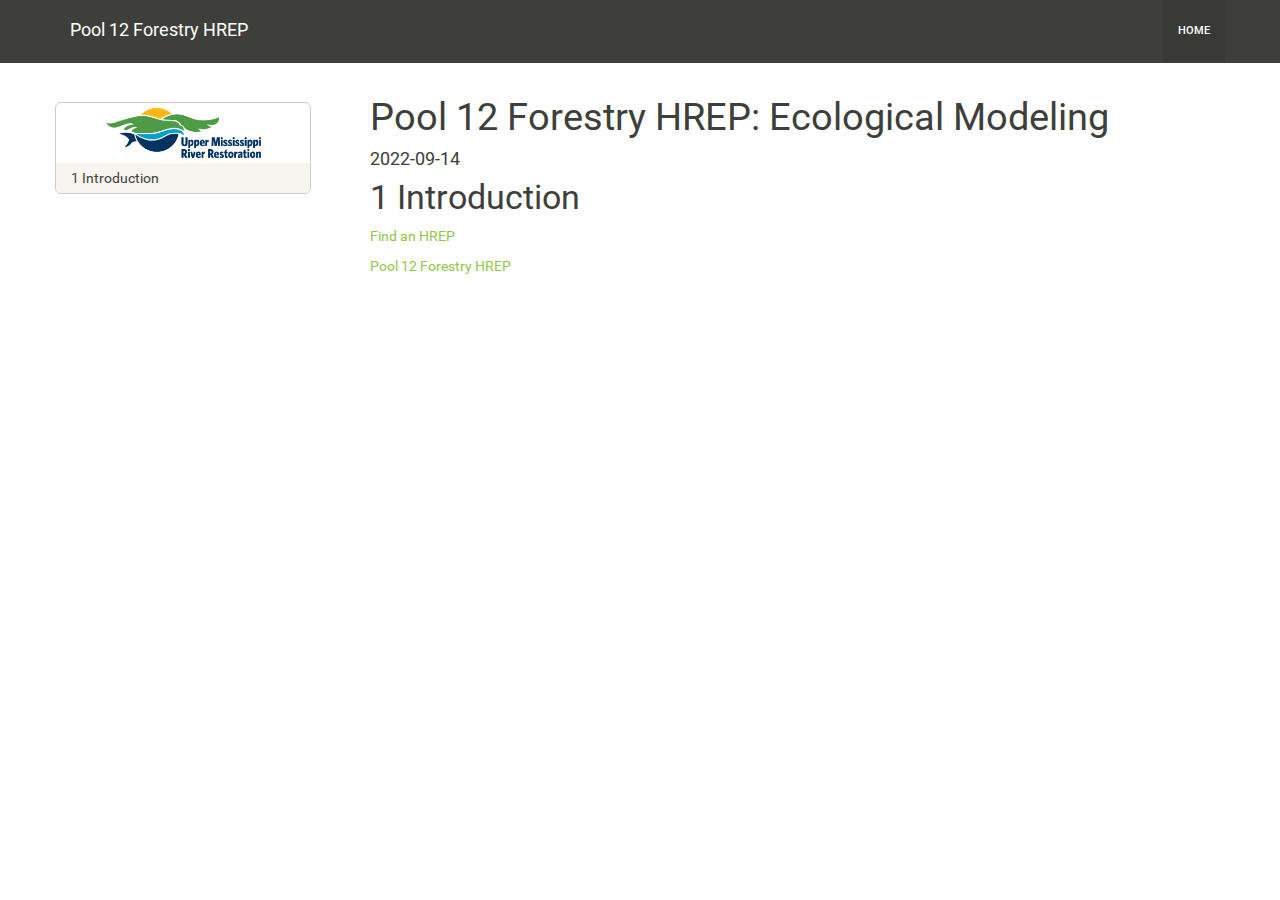
==== docs/index.html @ bda50df1 "configured website" ====
<!DOCTYPE html>

<html>

<head>

<meta charset="utf-8" />
<meta name="generator" content="pandoc" />
<meta http-equiv="X-UA-Compatible" content="IE=EDGE" />



<meta name="date" content="2022-09-14" />

<title>Pool 12 Forestry HREP: Ecological Modeling</title>

<script src="site_libs/header-attrs-2.16/header-attrs.js"></script>
<script src="site_libs/jquery-3.6.0/jquery-3.6.0.min.js"></script>
<meta name="viewport" content="width=device-width, initial-scale=1" />
<link href="site_libs/bootstrap-3.3.5/css/sandstone.min.css" rel="stylesheet" />
<script src="site_libs/bootstrap-3.3.5/js/bootstrap.min.js"></script>
<script src="site_libs/bootstrap-3.3.5/shim/html5shiv.min.js"></script>
<script src="site_libs/bootstrap-3.3.5/shim/respond.min.js"></script>
<style>h1 {font-size: 34px;}
       h1.title {font-size: 38px;}
       h2 {font-size: 30px;}
       h3 {font-size: 24px;}
       h4 {font-size: 18px;}
       h5 {font-size: 16px;}
       h6 {font-size: 12px;}
       code {color: inherit; background-color: rgba(0, 0, 0, 0.04);}
       pre:not([class]) { background-color: white }</style>
<script src="site_libs/jqueryui-1.11.4/jquery-ui.min.js"></script>
<link href="site_libs/tocify-1.9.1/jquery.tocify.css" rel="stylesheet" />
<script src="site_libs/tocify-1.9.1/jquery.tocify.js"></script>
<script src="site_libs/navigation-1.1/tabsets.js"></script>
<link href="site_libs/highlightjs-9.12.0/default.css" rel="stylesheet" />
<script src="site_libs/highlightjs-9.12.0/highlight.js"></script>

<style type="text/css">
  code{white-space: pre-wrap;}
  span.smallcaps{font-variant: small-caps;}
  span.underline{text-decoration: underline;}
  div.column{display: inline-block; vertical-align: top; width: 50%;}
  div.hanging-indent{margin-left: 1.5em; text-indent: -1.5em;}
  ul.task-list{list-style: none;}
    </style>

<style type="text/css">code{white-space: pre;}</style>
<script type="text/javascript">
if (window.hljs) {
  hljs.configure({languages: []});
  hljs.initHighlightingOnLoad();
  if (document.readyState && document.readyState === "complete") {
    window.setTimeout(function() { hljs.initHighlighting(); }, 0);
  }
}
</script>






<link rel="stylesheet" href="style.css" type="text/css" />



<style type = "text/css">
.main-container {
  max-width: 940px;
  margin-left: auto;
  margin-right: auto;
}
img {
  max-width:100%;
}
.tabbed-pane {
  padding-top: 12px;
}
.html-widget {
  margin-bottom: 20px;
}
button.code-folding-btn:focus {
  outline: none;
}
summary {
  display: list-item;
}
details > summary > p:only-child {
  display: inline;
}
pre code {
  padding: 0;
}
</style>


<style type="text/css">
.dropdown-submenu {
  position: relative;
}
.dropdown-submenu>.dropdown-menu {
  top: 0;
  left: 100%;
  margin-top: -6px;
  margin-left: -1px;
  border-radius: 0 6px 6px 6px;
}
.dropdown-submenu:hover>.dropdown-menu {
  display: block;
}
.dropdown-submenu>a:after {
  display: block;
  content: " ";
  float: right;
  width: 0;
  height: 0;
  border-color: transparent;
  border-style: solid;
  border-width: 5px 0 5px 5px;
  border-left-color: #cccccc;
  margin-top: 5px;
  margin-right: -10px;
}
.dropdown-submenu:hover>a:after {
  border-left-color: #adb5bd;
}
.dropdown-submenu.pull-left {
  float: none;
}
.dropdown-submenu.pull-left>.dropdown-menu {
  left: -100%;
  margin-left: 10px;
  border-radius: 6px 0 6px 6px;
}
</style>

<script type="text/javascript">
// manage active state of menu based on current page
$(document).ready(function () {
  // active menu anchor
  href = window.location.pathname
  href = href.substr(href.lastIndexOf('/') + 1)
  if (href === "")
    href = "index.html";
  var menuAnchor = $('a[href="' + href + '"]');

  // mark the anchor link active (and if it's in a dropdown, also mark that active)
  var dropdown = menuAnchor.closest('li.dropdown');
  if (window.bootstrap) { // Bootstrap 4+
    menuAnchor.addClass('active');
    dropdown.find('> .dropdown-toggle').addClass('active');
  } else { // Bootstrap 3
    menuAnchor.parent().addClass('active');
    dropdown.addClass('active');
  }

  // Navbar adjustments
  var navHeight = $(".navbar").first().height() + 15;
  var style = document.createElement('style');
  var pt = "padding-top: " + navHeight + "px; ";
  var mt = "margin-top: -" + navHeight + "px; ";
  var css = "";
  // offset scroll position for anchor links (for fixed navbar)
  for (var i = 1; i <= 6; i++) {
    css += ".section h" + i + "{ " + pt + mt + "}\n";
  }
  style.innerHTML = "body {" + pt + "padding-bottom: 40px; }\n" + css;
  document.head.appendChild(style);
});
</script>

<!-- tabsets -->

<style type="text/css">
.tabset-dropdown > .nav-tabs {
  display: inline-table;
  max-height: 500px;
  min-height: 44px;
  overflow-y: auto;
  border: 1px solid #ddd;
  border-radius: 4px;
}

.tabset-dropdown > .nav-tabs > li.active:before {
  content: "";
  font-family: 'Glyphicons Halflings';
  display: inline-block;
  padding: 10px;
  border-right: 1px solid #ddd;
}

.tabset-dropdown > .nav-tabs.nav-tabs-open > li.active:before {
  content: "&#xe258;";
  border: none;
}

.tabset-dropdown > .nav-tabs.nav-tabs-open:before {
  content: "";
  font-family: 'Glyphicons Halflings';
  display: inline-block;
  padding: 10px;
  border-right: 1px solid #ddd;
}

.tabset-dropdown > .nav-tabs > li.active {
  display: block;
}

.tabset-dropdown > .nav-tabs > li > a,
.tabset-dropdown > .nav-tabs > li > a:focus,
.tabset-dropdown > .nav-tabs > li > a:hover {
  border: none;
  display: inline-block;
  border-radius: 4px;
  background-color: transparent;
}

.tabset-dropdown > .nav-tabs.nav-tabs-open > li {
  display: block;
  float: none;
}

.tabset-dropdown > .nav-tabs > li {
  display: none;
}
</style>

<!-- code folding -->



<style type="text/css">

#TOC {
  margin: 25px 0px 20px 0px;
}
@media (max-width: 768px) {
#TOC {
  position: relative;
  width: 100%;
}
}

@media print {
.toc-content {
  /* see https://github.com/w3c/csswg-drafts/issues/4434 */
  float: right;
}
}

.toc-content {
  padding-left: 30px;
  padding-right: 40px;
}

div.main-container {
  max-width: 1200px;
}

div.tocify {
  width: 20%;
  max-width: 260px;
  max-height: 85%;
}

@media (min-width: 768px) and (max-width: 991px) {
  div.tocify {
    width: 25%;
  }
}

@media (max-width: 767px) {
  div.tocify {
    width: 100%;
    max-width: none;
  }
}

.tocify ul, .tocify li {
  line-height: 20px;
}

.tocify-subheader .tocify-item {
  font-size: 0.90em;
}

.tocify .list-group-item {
  border-radius: 0px;
}


</style>



</head>

<body>


<div class="container-fluid main-container">


<!-- setup 3col/9col grid for toc_float and main content  -->
<div class="row">
<div class="col-xs-12 col-sm-4 col-md-3">
<div id="TOC" class="tocify">
</div>
</div>

<div class="toc-content col-xs-12 col-sm-8 col-md-9">




<div class="navbar navbar-default  navbar-fixed-top" role="navigation">
  <div class="container">
    <div class="navbar-header">
      <button type="button" class="navbar-toggle collapsed" data-toggle="collapse" data-bs-toggle="collapse" data-target="#navbar" data-bs-target="#navbar">
        <span class="icon-bar"></span>
        <span class="icon-bar"></span>
        <span class="icon-bar"></span>
      </button>
      <a class="navbar-brand" href="index.html">Pool 12 Forestry HREP</a>
    </div>
    <div id="navbar" class="navbar-collapse collapse">
      <ul class="nav navbar-nav">
        
      </ul>
      <ul class="nav navbar-nav navbar-right">
        <li>
  <a href="index.html">Home</a>
</li>
      </ul>
    </div><!--/.nav-collapse -->
  </div><!--/.container -->
</div><!--/.navbar -->

<div id="header">



<h1 class="title toc-ignore">Pool 12 Forestry HREP: Ecological
Modeling</h1>
<h4 class="date">2022-09-14</h4>

</div>


<div id="introduction" class="section level1" number="1">
<h1><span class="header-section-number">1</span> Introduction</h1>
<p><a
href="https://www.mvr.usace.army.mil/Missions/Environmental-Stewardship/Upper-Mississippi-River-Restoration/Habitat-Restoration/Find-an-HREP-Project/">Find
an HREP</a></p>
<p><a
href="https://www.mvr.usace.army.mil/Missions/Environmental-Stewardship/Upper-Mississippi-River-Restoration/Habitat-Restoration/Rock-Island-District/Pool-12-Forestry/">Pool
12 Forestry HREP</a></p>
</div>



</div>
</div>

</div>

<script>

// add bootstrap table styles to pandoc tables
function bootstrapStylePandocTables() {
  $('tr.odd').parent('tbody').parent('table').addClass('table table-condensed');
}
$(document).ready(function () {
  bootstrapStylePandocTables();
});


</script>

<!-- tabsets -->

<script>
$(document).ready(function () {
  window.buildTabsets("TOC");
});

$(document).ready(function () {
  $('.tabset-dropdown > .nav-tabs > li').click(function () {
    $(this).parent().toggleClass('nav-tabs-open');
  });
});
</script>

<!-- code folding -->

<script>
$(document).ready(function ()  {

    // temporarily add toc-ignore selector to headers for the consistency with Pandoc
    $('.unlisted.unnumbered').addClass('toc-ignore')

    // move toc-ignore selectors from section div to header
    $('div.section.toc-ignore')
        .removeClass('toc-ignore')
        .children('h1,h2,h3,h4,h5').addClass('toc-ignore');

    // establish options
    var options = {
      selectors: "h1,h2,h3,h4",
      theme: "bootstrap3",
      context: '.toc-content',
      hashGenerator: function (text) {
        return text.replace(/[.\\/?&!#<>]/g, '').replace(/\s/g, '_');
      },
      ignoreSelector: ".toc-ignore",
      scrollTo: 0
    };
    options.showAndHide = true;
    options.smoothScroll = true;

    // tocify
    var toc = $("#TOC").tocify(options).data("toc-tocify");
});
</script>

<!-- dynamically load mathjax for compatibility with self-contained -->
<script>
  (function () {
    var script = document.createElement("script");
    script.type = "text/javascript";
    script.src  = "https://mathjax.rstudio.com/latest/MathJax.js?config=TeX-AMS-MML_HTMLorMML";
    document.getElementsByTagName("head")[0].appendChild(script);
  })();
</script>

</body>
</html>
---- docs/site_libs/bootstrap-3.3.5/css/sandstone.min.css ----
@font-face {
  font-family: 'Roboto';
  font-style: normal;
  font-weight: 400;
  src: url(fonts/Roboto.ttf) format('truetype');
}
@font-face {
  font-family: 'Roboto';
  font-style: normal;
  font-weight: 500;
  src: url(fonts/RobotoMedium.ttf) format('truetype');
}

/*!
 * bootswatch v3.3.6
 * Homepage: http://bootswatch.com
 * Copyright 2012-2015 Thomas Park
 * Licensed under MIT
 * Based on Bootstrap
*//*!
 * Bootstrap v3.3.6 (http://getbootstrap.com)
 * Copyright 2011-2015 Twitter, Inc.
 * Licensed under MIT (https://github.com/twbs/bootstrap/blob/master/LICENSE)
 *//*! normalize.css v3.0.3 | MIT License | github.com/necolas/normalize.css */html{font-family:sans-serif;-ms-text-size-adjust:100%;-webkit-text-size-adjust:100%}body{margin:0}article,aside,details,figcaption,figure,footer,header,hgroup,main,menu,nav,section,summary{display:block}audio,canvas,progress,video{display:inline-block;vertical-align:baseline}audio:not([controls]){display:none;height:0}[hidden],template{display:none}a{background-color:transparent}a:active,a:hover{outline:0}abbr[title]{border-bottom:1px dotted}b,strong{font-weight:bold}dfn{font-style:italic}h1{font-size:2em;margin:0.67em 0}mark{background:#ff0;color:#000}small{font-size:80%}sub,sup{font-size:75%;line-height:0;position:relative;vertical-align:baseline}sup{top:-0.5em}sub{bottom:-0.25em}img{border:0}svg:not(:root){overflow:hidden}figure{margin:1em 40px}hr{-webkit-box-sizing:content-box;-moz-box-sizing:content-box;box-sizing:content-box;height:0}pre{overflow:auto}code,kbd,pre,samp{font-family:monospace, monospace;font-size:1em}button,input,optgroup,select,textarea{color:inherit;font:inherit;margin:0}button{overflow:visible}button,select{text-transform:none}button,html input[type="button"],input[type="reset"],input[type="submit"]{-webkit-appearance:button;cursor:pointer}button[disabled],html input[disabled]{cursor:default}button::-moz-focus-inner,input::-moz-focus-inner{border:0;padding:0}input{line-height:normal}input[type="checkbox"],input[type="radio"]{-webkit-box-sizing:border-box;-moz-box-sizing:border-box;box-sizing:border-box;padding:0}input[type="number"]::-webkit-inner-spin-button,input[type="number"]::-webkit-outer-spin-button{height:auto}input[type="search"]{-webkit-appearance:textfield;-webkit-box-sizing:content-box;-moz-box-sizing:content-box;box-sizing:content-box}input[type="search"]::-webkit-search-cancel-button,input[type="search"]::-webkit-search-decoration{-webkit-appearance:none}fieldset{border:1px solid #c0c0c0;margin:0 2px;padding:0.35em 0.625em 0.75em}legend{border:0;padding:0}textarea{overflow:auto}optgroup{font-weight:bold}table{border-collapse:collapse;border-spacing:0}td,th{padding:0}/*! Source: https://github.com/h5bp/html5-boilerplate/blob/master/src/css/main.css */@media print{*,*:before,*:after{background:transparent !important;color:#000 !important;-webkit-box-shadow:none !important;box-shadow:none !important;text-shadow:none !important}a,a:visited{text-decoration:underline}a[href]:after{content:" (" attr(href) ")"}abbr[title]:after{content:" (" attr(title) ")"}a[href^="#"]:after,a[href^="javascript:"]:after{content:""}pre,blockquote{border:1px solid #999;page-break-inside:avoid}thead{display:table-header-group}tr,img{page-break-inside:avoid}img{max-width:100% !important}p,h2,h3{orphans:3;widows:3}h2,h3{page-break-after:avoid}.navbar{display:none}.btn>.caret,.dropup>.btn>.caret{border-top-color:#000 !important}.label{border:1px solid #000}.table{border-collapse:collapse !important}.table td,.table th{background-color:#fff !important}.table-bordered th,.table-bordered td{border:1px solid #ddd !important}}@font-face{font-family:'Glyphicons Halflings';src:url('../fonts/glyphicons-halflings-regular.eot');src:url('../fonts/glyphicons-halflings-regular.eot?#iefix') format('embedded-opentype'),url('../fonts/glyphicons-halflings-regular.woff') format('woff'),url('../fonts/glyphicons-halflings-regular.ttf') format('truetype'),url('../fonts/glyphicons-halflings-regular.svg#glyphicons_halflingsregular') format('svg')}.glyphicon{position:relative;top:1px;display:inline-block;font-family:'Glyphicons Halflings';font-style:normal;font-weight:normal;line-height:1;-webkit-font-smoothing:antialiased;-moz-osx-font-smoothing:grayscale}.glyphicon-asterisk:before{content:"\002a"}.glyphicon-plus:before{content:"\002b"}.glyphicon-euro:before,.glyphicon-eur:before{content:"\20ac"}.glyphicon-minus:before{content:"\2212"}.glyphicon-cloud:before{content:"\2601"}.glyphicon-envelope:before{content:"\2709"}.glyphicon-pencil:before{content:"\270f"}.glyphicon-glass:before{content:"\e001"}.glyphicon-music:before{content:"\e002"}.glyphicon-search:before{content:"\e003"}.glyphicon-heart:before{content:"\e005"}.glyphicon-star:before{content:"\e006"}.glyphicon-star-empty:before{content:"\e007"}.glyphicon-user:before{content:"\e008"}.glyphicon-film:before{content:"\e009"}.glyphicon-th-large:before{content:"\e010"}.glyphicon-th:before{content:"\e011"}.glyphicon-th-list:before{content:"\e012"}.glyphicon-ok:before{content:"\e013"}.glyphicon-remove:before{content:"\e014"}.glyphicon-zoom-in:before{content:"\e015"}.glyphicon-zoom-out:before{content:"\e016"}.glyphicon-off:before{content:"\e017"}.glyphicon-signal:before{content:"\e018"}.glyphicon-cog:before{content:"\e019"}.glyphicon-trash:before{content:"\e020"}.glyphicon-home:before{content:"\e021"}.glyphicon-file:before{content:"\e022"}.glyphicon-time:before{content:"\e023"}.glyphicon-road:before{content:"\e024"}.glyphicon-download-alt:before{content:"\e025"}.glyphicon-download:before{content:"\e026"}.glyphicon-upload:before{content:"\e027"}.glyphicon-inbox:before{content:"\e028"}.glyphicon-play-circle:before{content:"\e029"}.glyphicon-repeat:before{content:"\e030"}.glyphicon-refresh:before{content:"\e031"}.glyphicon-list-alt:before{content:"\e032"}.glyphicon-lock:before{content:"\e033"}.glyphicon-flag:before{content:"\e034"}.glyphicon-headphones:before{content:"\e035"}.glyphicon-volume-off:before{content:"\e036"}.glyphicon-volume-down:before{content:"\e037"}.glyphicon-volume-up:before{content:"\e038"}.glyphicon-qrcode:before{content:"\e039"}.glyphicon-barcode:before{content:"\e040"}.glyphicon-tag:before{content:"\e041"}.glyphicon-tags:before{content:"\e042"}.glyphicon-book:before{content:"\e043"}.glyphicon-bookmark:before{content:"\e044"}.glyphicon-print:before{content:"\e045"}.glyphicon-camera:before{content:"\e046"}.glyphicon-font:before{content:"\e047"}.glyphicon-bold:before{content:"\e048"}.glyphicon-italic:before{content:"\e049"}.glyphicon-text-height:before{content:"\e050"}.glyphicon-text-width:before{content:"\e051"}.glyphicon-align-left:before{content:"\e052"}.glyphicon-align-center:before{content:"\e053"}.glyphicon-align-right:before{content:"\e054"}.glyphicon-align-justify:before{content:"\e055"}.glyphicon-list:before{content:"\e056"}.glyphicon-indent-left:before{content:"\e057"}.glyphicon-indent-right:before{content:"\e058"}.glyphicon-facetime-video:before{content:"\e059"}.glyphicon-picture:before{content:"\e060"}.glyphicon-map-marker:before{content:"\e062"}.glyphicon-adjust:before{content:"\e063"}.glyphicon-tint:before{content:"\e064"}.glyphicon-edit:before{content:"\e065"}.glyphicon-share:before{content:"\e066"}.glyphicon-check:before{content:"\e067"}.glyphicon-move:before{content:"\e068"}.glyphicon-step-backward:before{content:"\e069"}.glyphicon-fast-backward:before{content:"\e070"}.glyphicon-backward:before{content:"\e071"}.glyphicon-play:before{content:"\e072"}.glyphicon-pause:before{content:"\e073"}.glyphicon-stop:before{content:"\e074"}.glyphicon-forward:before{content:"\e075"}.glyphicon-fast-forward:before{content:"\e076"}.glyphicon-step-forward:before{content:"\e077"}.glyphicon-eject:before{content:"\e078"}.glyphicon-chevron-left:before{content:"\e079"}.glyphicon-chevron-right:before{content:"\e080"}.glyphicon-plus-sign:before{content:"\e081"}.glyphicon-minus-sign:before{content:"\e082"}.glyphicon-remove-sign:before{content:"\e083"}.glyphicon-ok-sign:before{content:"\e084"}.glyphicon-question-sign:before{content:"\e085"}.glyphicon-info-sign:before{content:"\e086"}.glyphicon-screenshot:before{content:"\e087"}.glyphicon-remove-circle:before{content:"\e088"}.glyphicon-ok-circle:before{content:"\e089"}.glyphicon-ban-circle:before{content:"\e090"}.glyphicon-arrow-left:before{content:"\e091"}.glyphicon-arrow-right:before{content:"\e092"}.glyphicon-arrow-up:before{content:"\e093"}.glyphicon-arrow-down:before{content:"\e094"}.glyphicon-share-alt:before{content:"\e095"}.glyphicon-resize-full:before{content:"\e096"}.glyphicon-resize-small:before{content:"\e097"}.glyphicon-exclamation-sign:before{content:"\e101"}.glyphicon-gift:before{content:"\e102"}.glyphicon-leaf:before{content:"\e103"}.glyphicon-fire:before{content:"\e104"}.glyphicon-eye-open:before{content:"\e105"}.glyphicon-eye-close:before{content:"\e106"}.glyphicon-warning-sign:before{content:"\e107"}.glyphicon-plane:before{content:"\e108"}.glyphicon-calendar:before{content:"\e109"}.glyphicon-random:before{content:"\e110"}.glyphicon-comment:before{content:"\e111"}.glyphicon-magnet:before{content:"\e112"}.glyphicon-chevron-up:before{content:"\e113"}.glyphicon-chevron-down:before{content:"\e114"}.glyphicon-retweet:before{content:"\e115"}.glyphicon-shopping-cart:before{content:"\e116"}.glyphicon-folder-close:before{content:"\e117"}.glyphicon-folder-open:before{content:"\e118"}.glyphicon-resize-vertical:before{content:"\e119"}.glyphicon-resize-horizontal:before{content:"\e120"}.glyphicon-hdd:before{content:"\e121"}.glyphicon-bullhorn:before{content:"\e122"}.glyphicon-bell:before{content:"\e123"}.glyphicon-certificate:before{content:"\e124"}.glyphicon-thumbs-up:before{content:"\e125"}.glyphicon-thumbs-down:before{content:"\e126"}.glyphicon-hand-right:before{content:"\e127"}.glyphicon-hand-left:before{content:"\e128"}.glyphicon-hand-up:before{content:"\e129"}.glyphicon-hand-down:before{content:"\e130"}.glyphicon-circle-arrow-right:before{content:"\e131"}.glyphicon-circle-arrow-left:before{content:"\e132"}.glyphicon-circle-arrow-up:before{content:"\e133"}.glyphicon-circle-arrow-down:before{content:"\e134"}.glyphicon-globe:before{content:"\e135"}.glyphicon-wrench:before{content:"\e136"}.glyphicon-tasks:before{content:"\e137"}.glyphicon-filter:before{content:"\e138"}.glyphicon-briefcase:before{content:"\e139"}.glyphicon-fullscreen:before{content:"\e140"}.glyphicon-dashboard:before{content:"\e141"}.glyphicon-paperclip:before{content:"\e142"}.glyphicon-heart-empty:before{content:"\e143"}.glyphicon-link:before{content:"\e144"}.glyphicon-phone:before{content:"\e145"}.glyphicon-pushpin:before{content:"\e146"}.glyphicon-usd:before{content:"\e148"}.glyphicon-gbp:before{content:"\e149"}.glyphicon-sort:before{content:"\e150"}.glyphicon-sort-by-alphabet:before{content:"\e151"}.glyphicon-sort-by-alphabet-alt:before{content:"\e152"}.glyphicon-sort-by-order:before{content:"\e153"}.glyphicon-sort-by-order-alt:before{content:"\e154"}.glyphicon-sort-by-attributes:before{content:"\e155"}.glyphicon-sort-by-attributes-alt:before{content:"\e156"}.glyphicon-unchecked:before{content:"\e157"}.glyphicon-expand:before{content:"\e158"}.glyphicon-collapse-down:before{content:"\e159"}.glyphicon-collapse-up:before{content:"\e160"}.glyphicon-log-in:before{content:"\e161"}.glyphicon-flash:before{content:"\e162"}.glyphicon-log-out:before{content:"\e163"}.glyphicon-new-window:before{content:"\e164"}.glyphicon-record:before{content:"\e165"}.glyphicon-save:before{content:"\e166"}.glyphicon-open:before{content:"\e167"}.glyphicon-saved:before{content:"\e168"}.glyphicon-import:before{content:"\e169"}.glyphicon-export:before{content:"\e170"}.glyphicon-send:before{content:"\e171"}.glyphicon-floppy-disk:before{content:"\e172"}.glyphicon-floppy-saved:before{content:"\e173"}.glyphicon-floppy-remove:before{content:"\e174"}.glyphicon-floppy-save:before{content:"\e175"}.glyphicon-floppy-open:before{content:"\e176"}.glyphicon-credit-card:before{content:"\e177"}.glyphicon-transfer:before{content:"\e178"}.glyphicon-cutlery:before{content:"\e179"}.glyphicon-header:before{content:"\e180"}.glyphicon-compressed:before{content:"\e181"}.glyphicon-earphone:before{content:"\e182"}.glyphicon-phone-alt:before{content:"\e183"}.glyphicon-tower:before{content:"\e184"}.glyphicon-stats:before{content:"\e185"}.glyphicon-sd-video:before{content:"\e186"}.glyphicon-hd-video:before{content:"\e187"}.glyphicon-subtitles:before{content:"\e188"}.glyphicon-sound-stereo:before{content:"\e189"}.glyphicon-sound-dolby:before{content:"\e190"}.glyphicon-sound-5-1:before{content:"\e191"}.glyphicon-sound-6-1:before{content:"\e192"}.glyphicon-sound-7-1:before{content:"\e193"}.glyphicon-copyright-mark:before{content:"\e194"}.glyphicon-registration-mark:before{content:"\e195"}.glyphicon-cloud-download:before{content:"\e197"}.glyphicon-cloud-upload:before{content:"\e198"}.glyphicon-tree-conifer:before{content:"\e199"}.glyphicon-tree-deciduous:before{content:"\e200"}.glyphicon-cd:before{content:"\e201"}.glyphicon-save-file:before{content:"\e202"}.glyphicon-open-file:before{content:"\e203"}.glyphicon-level-up:before{content:"\e204"}.glyphicon-copy:before{content:"\e205"}.glyphicon-paste:before{content:"\e206"}.glyphicon-alert:before{content:"\e209"}.glyphicon-equalizer:before{content:"\e210"}.glyphicon-king:before{content:"\e211"}.glyphicon-queen:before{content:"\e212"}.glyphicon-pawn:before{content:"\e213"}.glyphicon-bishop:before{content:"\e214"}.glyphicon-knight:before{content:"\e215"}.glyphicon-baby-formula:before{content:"\e216"}.glyphicon-tent:before{content:"\26fa"}.glyphicon-blackboard:before{content:"\e218"}.glyphicon-bed:before{content:"\e219"}.glyphicon-apple:before{content:"\f8ff"}.glyphicon-erase:before{content:"\e221"}.glyphicon-hourglass:before{content:"\231b"}.glyphicon-lamp:before{content:"\e223"}.glyphicon-duplicate:before{content:"\e224"}.glyphicon-piggy-bank:before{content:"\e225"}.glyphicon-scissors:before{content:"\e226"}.glyphicon-bitcoin:before{content:"\e227"}.glyphicon-btc:before{content:"\e227"}.glyphicon-xbt:before{content:"\e227"}.glyphicon-yen:before{content:"\00a5"}.glyphicon-jpy:before{content:"\00a5"}.glyphicon-ruble:before{content:"\20bd"}.glyphicon-rub:before{content:"\20bd"}.glyphicon-scale:before{content:"\e230"}.glyphicon-ice-lolly:before{content:"\e231"}.glyphicon-ice-lolly-tasted:before{content:"\e232"}.glyphicon-education:before{content:"\e233"}.glyphicon-option-horizontal:before{content:"\e234"}.glyphicon-option-vertical:before{content:"\e235"}.glyphicon-menu-hamburger:before{content:"\e236"}.glyphicon-modal-window:before{content:"\e237"}.glyphicon-oil:before{content:"\e238"}.glyphicon-grain:before{content:"\e239"}.glyphicon-sunglasses:before{content:"\e240"}.glyphicon-text-size:before{content:"\e241"}.glyphicon-text-color:before{content:"\e242"}.glyphicon-text-background:before{content:"\e243"}.glyphicon-object-align-top:before{content:"\e244"}.glyphicon-object-align-bottom:before{content:"\e245"}.glyphicon-object-align-horizontal:before{content:"\e246"}.glyphicon-object-align-left:before{content:"\e247"}.glyphicon-object-align-vertical:before{content:"\e248"}.glyphicon-object-align-right:before{content:"\e249"}.glyphicon-triangle-right:before{content:"\e250"}.glyphicon-triangle-left:before{content:"\e251"}.glyphicon-triangle-bottom:before{content:"\e252"}.glyphicon-triangle-top:before{content:"\e253"}.glyphicon-console:before{content:"\e254"}.glyphicon-superscript:before{content:"\e255"}.glyphicon-subscript:before{content:"\e256"}.glyphicon-menu-left:before{content:"\e257"}.glyphicon-menu-right:before{content:"\e258"}.glyphicon-menu-down:before{content:"\e259"}.glyphicon-menu-up:before{content:"\e260"}*{-webkit-box-sizing:border-box;-moz-box-sizing:border-box;box-sizing:border-box}*:before,*:after{-webkit-box-sizing:border-box;-moz-box-sizing:border-box;box-sizing:border-box}html{font-size:10px;-webkit-tap-highlight-color:rgba(0,0,0,0)}body{font-family:"Roboto","Helvetica Neue",Helvetica,Arial,sans-serif;font-size:14px;line-height:1.42857143;color:#3e3f3a;background-color:#ffffff}input,button,select,textarea{font-family:inherit;font-size:inherit;line-height:inherit}a{color:#93c54b;text-decoration:none}a:hover,a:focus{color:#79a736;text-decoration:underline}a:focus{outline:thin dotted;outline:5px auto -webkit-focus-ring-color;outline-offset:-2px}figure{margin:0}img{vertical-align:middle}.img-responsive,.thumbnail>img,.thumbnail a>img,.carousel-inner>.item>img,.carousel-inner>.item>a>img{display:block;max-width:100%;height:auto}.img-rounded{border-radius:6px}.img-thumbnail{padding:4px;line-height:1.42857143;background-color:#f8f5f0;border:1px solid #dfd7ca;border-radius:4px;-webkit-transition:all .2s ease-in-out;-o-transition:all .2s ease-in-out;transition:all .2s ease-in-out;display:inline-block;max-width:100%;height:auto}.img-circle{border-radius:50%}hr{margin-top:20px;margin-bottom:20px;border:0;border-top:1px solid #f8f5f0}.sr-only{position:absolute;width:1px;height:1px;margin:-1px;padding:0;overflow:hidden;clip:rect(0, 0, 0, 0);border:0}.sr-only-focusable:active,.sr-only-focusable:focus{position:static;width:auto;height:auto;margin:0;overflow:visible;clip:auto}[role="button"]{cursor:pointer}h1,h2,h3,h4,h5,h6,.h1,.h2,.h3,.h4,.h5,.h6{font-family:inherit;font-weight:400;line-height:1.1;color:inherit}h1 small,h2 small,h3 small,h4 small,h5 small,h6 small,.h1 small,.h2 small,.h3 small,.h4 small,.h5 small,.h6 small,h1 .small,h2 .small,h3 .small,h4 .small,h5 .small,h6 .small,.h1 .small,.h2 .small,.h3 .small,.h4 .small,.h5 .small,.h6 .small{font-weight:normal;line-height:1;color:#98978b}h1,.h1,h2,.h2,h3,.h3{margin-top:20px;margin-bottom:10px}h1 small,.h1 small,h2 small,.h2 small,h3 small,.h3 small,h1 .small,.h1 .small,h2 .small,.h2 .small,h3 .small,.h3 .small{font-size:65%}h4,.h4,h5,.h5,h6,.h6{margin-top:10px;margin-bottom:10px}h4 small,.h4 small,h5 small,.h5 small,h6 small,.h6 small,h4 .small,.h4 .small,h5 .small,.h5 .small,h6 .small,.h6 .small{font-size:75%}h1,.h1{font-size:36px}h2,.h2{font-size:30px}h3,.h3{font-size:24px}h4,.h4{font-size:18px}h5,.h5{font-size:14px}h6,.h6{font-size:12px}p{margin:0 0 10px}.lead{margin-bottom:20px;font-size:16px;font-weight:300;line-height:1.4}@media (min-width:768px){.lead{font-size:21px}}small,.small{font-size:85%}mark,.mark{background-color:#fcf8e3;padding:.2em}.text-left{text-align:left}.text-right{text-align:right}.text-center{text-align:center}.text-justify{text-align:justify}.text-nowrap{white-space:nowrap}.text-lowercase{text-transform:lowercase}.text-uppercase{text-transform:uppercase}.text-capitalize{text-transform:capitalize}.text-muted{color:#98978b}.text-primary{color:#325d88}a.text-primary:hover,a.text-primary:focus{color:#244363}.text-success{color:#93c54b}a.text-success:hover,a.text-success:focus{color:#79a736}.text-info{color:#29abe0}a.text-info:hover,a.text-info:focus{color:#1b8dbb}.text-warning{color:#f47c3c}a.text-warning:hover,a.text-warning:focus{color:#ef5c0e}.text-danger{color:#d9534f}a.text-danger:hover,a.text-danger:focus{color:#c9302c}.bg-primary{color:#fff;background-color:#325d88}a.bg-primary:hover,a.bg-primary:focus{background-color:#244363}.bg-success{background-color:#dff0d8}a.bg-success:hover,a.bg-success:focus{background-color:#c1e2b3}.bg-info{background-color:#d9edf7}a.bg-info:hover,a.bg-info:focus{background-color:#afd9ee}.bg-warning{background-color:#fcf8e3}a.bg-warning:hover,a.bg-warning:focus{background-color:#f7ecb5}.bg-danger{background-color:#f2dede}a.bg-danger:hover,a.bg-danger:focus{background-color:#e4b9b9}.page-header{padding-bottom:9px;margin:40px 0 20px;border-bottom:1px solid #f8f5f0}ul,ol{margin-top:0;margin-bottom:10px}ul ul,ol ul,ul ol,ol ol{margin-bottom:0}.list-unstyled{padding-left:0;list-style:none}.list-inline{padding-left:0;list-style:none;margin-left:-5px}.list-inline>li{display:inline-block;padding-left:5px;padding-right:5px}dl{margin-top:0;margin-bottom:20px}dt,dd{line-height:1.42857143}dt{font-weight:bold}dd{margin-left:0}@media (min-width:768px){.dl-horizontal dt{float:left;width:160px;clear:left;text-align:right;overflow:hidden;text-overflow:ellipsis;white-space:nowrap}.dl-horizontal dd{margin-left:180px}}abbr[title],abbr[data-original-title]{cursor:help;border-bottom:1px dotted #98978b}.initialism{font-size:90%;text-transform:uppercase}blockquote{padding:10px 20px;margin:0 0 20px;font-size:17.5px;border-left:5px solid #dfd7ca}blockquote p:last-child,blockquote ul:last-child,blockquote ol:last-child{margin-bottom:0}blockquote footer,blockquote small,blockquote .small{display:block;font-size:80%;line-height:1.42857143;color:#3e3f3a}blockquote footer:before,blockquote small:before,blockquote .small:before{content:'\2014 \00A0'}.blockquote-reverse,blockquote.pull-right{padding-right:15px;padding-left:0;border-right:5px solid #dfd7ca;border-left:0;text-align:right}.blockquote-reverse footer:before,blockquote.pull-right footer:before,.blockquote-reverse small:before,blockquote.pull-right small:before,.blockquote-reverse .small:before,blockquote.pull-right .small:before{content:''}.blockquote-reverse footer:after,blockquote.pull-right footer:after,.blockquote-reverse small:after,blockquote.pull-right small:after,.blockquote-reverse .small:after,blockquote.pull-right .small:after{content:'\00A0 \2014'}address{margin-bottom:20px;font-style:normal;line-height:1.42857143}code,kbd,pre,samp{font-family:monospace}code{padding:2px 4px;font-size:90%;color:#c7254e;background-color:#f9f2f4;border-radius:4px}kbd{padding:2px 4px;font-size:90%;color:#ffffff;background-color:#333333;border-radius:3px;-webkit-box-shadow:inset 0 -1px 0 rgba(0,0,0,0.25);box-shadow:inset 0 -1px 0 rgba(0,0,0,0.25)}kbd kbd{padding:0;font-size:100%;font-weight:bold;-webkit-box-shadow:none;box-shadow:none}pre{display:block;padding:9.5px;margin:0 0 10px;font-size:13px;line-height:1.42857143;word-break:break-all;word-wrap:break-word;color:#8e8c84;background-color:#f5f5f5;border:1px solid #cccccc;border-radius:4px}pre code{padding:0;font-size:inherit;color:inherit;white-space:pre-wrap;background-color:transparent;border-radius:0}.pre-scrollable{max-height:340px;overflow-y:scroll}.container{margin-right:auto;margin-left:auto;padding-left:15px;padding-right:15px}@media (min-width:768px){.container{width:750px}}@media (min-width:992px){.container{width:970px}}@media (min-width:1200px){.container{width:1170px}}.container-fluid{margin-right:auto;margin-left:auto;padding-left:15px;padding-right:15px}.row{margin-left:-15px;margin-right:-15px}.col-xs-1,.col-sm-1,.col-md-1,.col-lg-1,.col-xs-2,.col-sm-2,.col-md-2,.col-lg-2,.col-xs-3,.col-sm-3,.col-md-3,.col-lg-3,.col-xs-4,.col-sm-4,.col-md-4,.col-lg-4,.col-xs-5,.col-sm-5,.col-md-5,.col-lg-5,.col-xs-6,.col-sm-6,.col-md-6,.col-lg-6,.col-xs-7,.col-sm-7,.col-md-7,.col-lg-7,.col-xs-8,.col-sm-8,.col-md-8,.col-lg-8,.col-xs-9,.col-sm-9,.col-md-9,.col-lg-9,.col-xs-10,.col-sm-10,.col-md-10,.col-lg-10,.col-xs-11,.col-sm-11,.col-md-11,.col-lg-11,.col-xs-12,.col-sm-12,.col-md-12,.col-lg-12{position:relative;min-height:1px;padding-left:15px;padding-right:15px}.col-xs-1,.col-xs-2,.col-xs-3,.col-xs-4,.col-xs-5,.col-xs-6,.col-xs-7,.col-xs-8,.col-xs-9,.col-xs-10,.col-xs-11,.col-xs-12{float:left}.col-xs-12{width:100%}.col-xs-11{width:91.66666667%}.col-xs-10{width:83.33333333%}.col-xs-9{width:75%}.col-xs-8{width:66.66666667%}.col-xs-7{width:58.33333333%}.col-xs-6{width:50%}.col-xs-5{width:41.66666667%}.col-xs-4{width:33.33333333%}.col-xs-3{width:25%}.col-xs-2{width:16.66666667%}.col-xs-1{width:8.33333333%}.col-xs-pull-12{right:100%}.col-xs-pull-11{right:91.66666667%}.col-xs-pull-10{right:83.33333333%}.col-xs-pull-9{right:75%}.col-xs-pull-8{right:66.66666667%}.col-xs-pull-7{right:58.33333333%}.col-xs-pull-6{right:50%}.col-xs-pull-5{right:41.66666667%}.col-xs-pull-4{right:33.33333333%}.col-xs-pull-3{right:25%}.col-xs-pull-2{right:16.66666667%}.col-xs-pull-1{right:8.33333333%}.col-xs-pull-0{right:auto}.col-xs-push-12{left:100%}.col-xs-push-11{left:91.66666667%}.col-xs-push-10{left:83.33333333%}.col-xs-push-9{left:75%}.col-xs-push-8{left:66.66666667%}.col-xs-push-7{left:58.33333333%}.col-xs-push-6{left:50%}.col-xs-push-5{left:41.66666667%}.col-xs-push-4{left:33.33333333%}.col-xs-push-3{left:25%}.col-xs-push-2{left:16.66666667%}.col-xs-push-1{left:8.33333333%}.col-xs-push-0{left:auto}.col-xs-offset-12{margin-left:100%}.col-xs-offset-11{margin-left:91.66666667%}.col-xs-offset-10{margin-left:83.33333333%}.col-xs-offset-9{margin-left:75%}.col-xs-offset-8{margin-left:66.66666667%}.col-xs-offset-7{margin-left:58.33333333%}.col-xs-offset-6{margin-left:50%}.col-xs-offset-5{margin-left:41.66666667%}.col-xs-offset-4{margin-left:33.33333333%}.col-xs-offset-3{margin-left:25%}.col-xs-offset-2{margin-left:16.66666667%}.col-xs-offset-1{margin-left:8.33333333%}.col-xs-offset-0{margin-left:0%}@media (min-width:768px){.col-sm-1,.col-sm-2,.col-sm-3,.col-sm-4,.col-sm-5,.col-sm-6,.col-sm-7,.col-sm-8,.col-sm-9,.col-sm-10,.col-sm-11,.col-sm-12{float:left}.col-sm-12{width:100%}.col-sm-11{width:91.66666667%}.col-sm-10{width:83.33333333%}.col-sm-9{width:75%}.col-sm-8{width:66.66666667%}.col-sm-7{width:58.33333333%}.col-sm-6{width:50%}.col-sm-5{width:41.66666667%}.col-sm-4{width:33.33333333%}.col-sm-3{width:25%}.col-sm-2{width:16.66666667%}.col-sm-1{width:8.33333333%}.col-sm-pull-12{right:100%}.col-sm-pull-11{right:91.66666667%}.col-sm-pull-10{right:83.33333333%}.col-sm-pull-9{right:75%}.col-sm-pull-8{right:66.66666667%}.col-sm-pull-7{right:58.33333333%}.col-sm-pull-6{right:50%}.col-sm-pull-5{right:41.66666667%}.col-sm-pull-4{right:33.33333333%}.col-sm-pull-3{right:25%}.col-sm-pull-2{right:16.66666667%}.col-sm-pull-1{right:8.33333333%}.col-sm-pull-0{right:auto}.col-sm-push-12{left:100%}.col-sm-push-11{left:91.66666667%}.col-sm-push-10{left:83.33333333%}.col-sm-push-9{left:75%}.col-sm-push-8{left:66.66666667%}.col-sm-push-7{left:58.33333333%}.col-sm-push-6{left:50%}.col-sm-push-5{left:41.66666667%}.col-sm-push-4{left:33.33333333%}.col-sm-push-3{left:25%}.col-sm-push-2{left:16.66666667%}.col-sm-push-1{left:8.33333333%}.col-sm-push-0{left:auto}.col-sm-offset-12{margin-left:100%}.col-sm-offset-11{margin-left:91.66666667%}.col-sm-offset-10{margin-left:83.33333333%}.col-sm-offset-9{margin-left:75%}.col-sm-offset-8{margin-left:66.66666667%}.col-sm-offset-7{margin-left:58.33333333%}.col-sm-offset-6{margin-left:50%}.col-sm-offset-5{margin-left:41.66666667%}.col-sm-offset-4{margin-left:33.33333333%}.col-sm-offset-3{margin-left:25%}.col-sm-offset-2{margin-left:16.66666667%}.col-sm-offset-1{margin-left:8.33333333%}.col-sm-offset-0{margin-left:0%}}@media (min-width:992px){.col-md-1,.col-md-2,.col-md-3,.col-md-4,.col-md-5,.col-md-6,.col-md-7,.col-md-8,.col-md-9,.col-md-10,.col-md-11,.col-md-12{float:left}.col-md-12{width:100%}.col-md-11{width:91.66666667%}.col-md-10{width:83.33333333%}.col-md-9{width:75%}.col-md-8{width:66.66666667%}.col-md-7{width:58.33333333%}.col-md-6{width:50%}.col-md-5{width:41.66666667%}.col-md-4{width:33.33333333%}.col-md-3{width:25%}.col-md-2{width:16.66666667%}.col-md-1{width:8.33333333%}.col-md-pull-12{right:100%}.col-md-pull-11{right:91.66666667%}.col-md-pull-10{right:83.33333333%}.col-md-pull-9{right:75%}.col-md-pull-8{right:66.66666667%}.col-md-pull-7{right:58.33333333%}.col-md-pull-6{right:50%}.col-md-pull-5{right:41.66666667%}.col-md-pull-4{right:33.33333333%}.col-md-pull-3{right:25%}.col-md-pull-2{right:16.66666667%}.col-md-pull-1{right:8.33333333%}.col-md-pull-0{right:auto}.col-md-push-12{left:100%}.col-md-push-11{left:91.66666667%}.col-md-push-10{left:83.33333333%}.col-md-push-9{left:75%}.col-md-push-8{left:66.66666667%}.col-md-push-7{left:58.33333333%}.col-md-push-6{left:50%}.col-md-push-5{left:41.66666667%}.col-md-push-4{left:33.33333333%}.col-md-push-3{left:25%}.col-md-push-2{left:16.66666667%}.col-md-push-1{left:8.33333333%}.col-md-push-0{left:auto}.col-md-offset-12{margin-left:100%}.col-md-offset-11{margin-left:91.66666667%}.col-md-offset-10{margin-left:83.33333333%}.col-md-offset-9{margin-left:75%}.col-md-offset-8{margin-left:66.66666667%}.col-md-offset-7{margin-left:58.33333333%}.col-md-offset-6{margin-left:50%}.col-md-offset-5{margin-left:41.66666667%}.col-md-offset-4{margin-left:33.33333333%}.col-md-offset-3{margin-left:25%}.col-md-offset-2{margin-left:16.66666667%}.col-md-offset-1{margin-left:8.33333333%}.col-md-offset-0{margin-left:0%}}@media (min-width:1200px){.col-lg-1,.col-lg-2,.col-lg-3,.col-lg-4,.col-lg-5,.col-lg-6,.col-lg-7,.col-lg-8,.col-lg-9,.col-lg-10,.col-lg-11,.col-lg-12{float:left}.col-lg-12{width:100%}.col-lg-11{width:91.66666667%}.col-lg-10{width:83.33333333%}.col-lg-9{width:75%}.col-lg-8{width:66.66666667%}.col-lg-7{width:58.33333333%}.col-lg-6{width:50%}.col-lg-5{width:41.66666667%}.col-lg-4{width:33.33333333%}.col-lg-3{width:25%}.col-lg-2{width:16.66666667%}.col-lg-1{width:8.33333333%}.col-lg-pull-12{right:100%}.col-lg-pull-11{right:91.66666667%}.col-lg-pull-10{right:83.33333333%}.col-lg-pull-9{right:75%}.col-lg-pull-8{right:66.66666667%}.col-lg-pull-7{right:58.33333333%}.col-lg-pull-6{right:50%}.col-lg-pull-5{right:41.66666667%}.col-lg-pull-4{right:33.33333333%}.col-lg-pull-3{right:25%}.col-lg-pull-2{right:16.66666667%}.col-lg-pull-1{right:8.33333333%}.col-lg-pull-0{right:auto}.col-lg-push-12{left:100%}.col-lg-push-11{left:91.66666667%}.col-lg-push-10{left:83.33333333%}.col-lg-push-9{left:75%}.col-lg-push-8{left:66.66666667%}.col-lg-push-7{left:58.33333333%}.col-lg-push-6{left:50%}.col-lg-push-5{left:41.66666667%}.col-lg-push-4{left:33.33333333%}.col-lg-push-3{left:25%}.col-lg-push-2{left:16.66666667%}.col-lg-push-1{left:8.33333333%}.col-lg-push-0{left:auto}.col-lg-offset-12{margin-left:100%}.col-lg-offset-11{margin-left:91.66666667%}.col-lg-offset-10{margin-left:83.33333333%}.col-lg-offset-9{margin-left:75%}.col-lg-offset-8{margin-left:66.66666667%}.col-lg-offset-7{margin-left:58.33333333%}.col-lg-offset-6{margin-left:50%}.col-lg-offset-5{margin-left:41.66666667%}.col-lg-offset-4{margin-left:33.33333333%}.col-lg-offset-3{margin-left:25%}.col-lg-offset-2{margin-left:16.66666667%}.col-lg-offset-1{margin-left:8.33333333%}.col-lg-offset-0{margin-left:0%}}table{background-color:transparent}caption{padding-top:8px;padding-bottom:8px;color:#98978b;text-align:left}th{}.table{width:100%;max-width:100%;margin-bottom:20px}.table>thead>tr>th,.table>tbody>tr>th,.table>tfoot>tr>th,.table>thead>tr>td,.table>tbody>tr>td,.table>tfoot>tr>td{padding:8px;line-height:1.42857143;vertical-align:top;border-top:1px solid #dfd7ca}.table>thead>tr>th{vertical-align:bottom;border-bottom:2px solid #dfd7ca}.table>caption+thead>tr:first-child>th,.table>colgroup+thead>tr:first-child>th,.table>thead:first-child>tr:first-child>th,.table>caption+thead>tr:first-child>td,.table>colgroup+thead>tr:first-child>td,.table>thead:first-child>tr:first-child>td{border-top:0}.table>tbody+tbody{border-top:2px solid #dfd7ca}.table .table{background-color:#ffffff}.table-condensed>thead>tr>th,.table-condensed>tbody>tr>th,.table-condensed>tfoot>tr>th,.table-condensed>thead>tr>td,.table-condensed>tbody>tr>td,.table-condensed>tfoot>tr>td{padding:5px}.table-bordered{border:1px solid #dfd7ca}.table-bordered>thead>tr>th,.table-bordered>tbody>tr>th,.table-bordered>tfoot>tr>th,.table-bordered>thead>tr>td,.table-bordered>tbody>tr>td,.table-bordered>tfoot>tr>td{border:1px solid #dfd7ca}.table-bordered>thead>tr>th,.table-bordered>thead>tr>td{border-bottom-width:2px}.table-striped>tbody>tr:nth-of-type(odd){background-color:#f8f5f0}.table-hover>tbody>tr:hover{background-color:#f8f5f0}table col[class*="col-"]{position:static;float:none;display:table-column}table td[class*="col-"],table th[class*="col-"]{position:static;float:none;display:table-cell}.table>thead>tr>td.active,.table>tbody>tr>td.active,.table>tfoot>tr>td.active,.table>thead>tr>th.active,.table>tbody>tr>th.active,.table>tfoot>tr>th.active,.table>thead>tr.active>td,.table>tbody>tr.active>td,.table>tfoot>tr.active>td,.table>thead>tr.active>th,.table>tbody>tr.active>th,.table>tfoot>tr.active>th{background-color:#f8f5f0}.table-hover>tbody>tr>td.active:hover,.table-hover>tbody>tr>th.active:hover,.table-hover>tbody>tr.active:hover>td,.table-hover>tbody>tr:hover>.active,.table-hover>tbody>tr.active:hover>th{background-color:#f0e9df}.table>thead>tr>td.success,.table>tbody>tr>td.success,.table>tfoot>tr>td.success,.table>thead>tr>th.success,.table>tbody>tr>th.success,.table>tfoot>tr>th.success,.table>thead>tr.success>td,.table>tbody>tr.success>td,.table>tfoot>tr.success>td,.table>thead>tr.success>th,.table>tbody>tr.success>th,.table>tfoot>tr.success>th{background-color:#dff0d8}.table-hover>tbody>tr>td.success:hover,.table-hover>tbody>tr>th.success:hover,.table-hover>tbody>tr.success:hover>td,.table-hover>tbody>tr:hover>.success,.table-hover>tbody>tr.success:hover>th{background-color:#d0e9c6}.table>thead>tr>td.info,.table>tbody>tr>td.info,.table>tfoot>tr>td.info,.table>thead>tr>th.info,.table>tbody>tr>th.info,.table>tfoot>tr>th.info,.table>thead>tr.info>td,.table>tbody>tr.info>td,.table>tfoot>tr.info>td,.table>thead>tr.info>th,.table>tbody>tr.info>th,.table>tfoot>tr.info>th{background-color:#d9edf7}.table-hover>tbody>tr>td.info:hover,.table-hover>tbody>tr>th.info:hover,.table-hover>tbody>tr.info:hover>td,.table-hover>tbody>tr:hover>.info,.table-hover>tbody>tr.info:hover>th{background-color:#c4e3f3}.table>thead>tr>td.warning,.table>tbody>tr>td.warning,.table>tfoot>tr>td.warning,.table>thead>tr>th.warning,.table>tbody>tr>th.warning,.table>tfoot>tr>th.warning,.table>thead>tr.warning>td,.table>tbody>tr.warning>td,.table>tfoot>tr.warning>td,.table>thead>tr.warning>th,.table>tbody>tr.warning>th,.table>tfoot>tr.warning>th{background-color:#fcf8e3}.table-hover>tbody>tr>td.warning:hover,.table-hover>tbody>tr>th.warning:hover,.table-hover>tbody>tr.warning:hover>td,.table-hover>tbody>tr:hover>.warning,.table-hover>tbody>tr.warning:hover>th{background-color:#faf2cc}.table>thead>tr>td.danger,.table>tbody>tr>td.danger,.table>tfoot>tr>td.danger,.table>thead>tr>th.danger,.table>tbody>tr>th.danger,.table>tfoot>tr>th.danger,.table>thead>tr.danger>td,.table>tbody>tr.danger>td,.table>tfoot>tr.danger>td,.table>thead>tr.danger>th,.table>tbody>tr.danger>th,.table>tfoot>tr.danger>th{background-color:#f2dede}.table-hover>tbody>tr>td.danger:hover,.table-hover>tbody>tr>th.danger:hover,.table-hover>tbody>tr.danger:hover>td,.table-hover>tbody>tr:hover>.danger,.table-hover>tbody>tr.danger:hover>th{background-color:#ebcccc}.table-responsive{overflow-x:auto;min-height:0.01%}@media screen and (max-width:767px){.table-responsive{width:100%;margin-bottom:15px;overflow-y:hidden;-ms-overflow-style:-ms-autohiding-scrollbar;border:1px solid #dfd7ca}.table-responsive>.table{margin-bottom:0}.table-responsive>.table>thead>tr>th,.table-responsive>.table>tbody>tr>th,.table-responsive>.table>tfoot>tr>th,.table-responsive>.table>thead>tr>td,.table-responsive>.table>tbody>tr>td,.table-responsive>.table>tfoot>tr>td{white-space:nowrap}.table-responsive>.table-bordered{border:0}.table-responsive>.table-bordered>thead>tr>th:first-child,.table-responsive>.table-bordered>tbody>tr>th:first-child,.table-responsive>.table-bordered>tfoot>tr>th:first-child,.table-responsive>.table-bordered>thead>tr>td:first-child,.table-responsive>.table-bordered>tbody>tr>td:first-child,.table-responsive>.table-bordered>tfoot>tr>td:first-child{border-left:0}.table-responsive>.table-bordered>thead>tr>th:last-child,.table-responsive>.table-bordered>tbody>tr>th:last-child,.table-responsive>.table-bordered>tfoot>tr>th:last-child,.table-responsive>.table-bordered>thead>tr>td:last-child,.table-responsive>.table-bordered>tbody>tr>td:last-child,.table-responsive>.table-bordered>tfoot>tr>td:last-child{border-right:0}.table-responsive>.table-bordered>tbody>tr:last-child>th,.table-responsive>.table-bordered>tfoot>tr:last-child>th,.table-responsive>.table-bordered>tbody>tr:last-child>td,.table-responsive>.table-bordered>tfoot>tr:last-child>td{border-bottom:0}}fieldset{padding:0;margin:0;border:0;min-width:0}legend{display:block;width:100%;padding:0;margin-bottom:20px;font-size:21px;line-height:inherit;color:inherit;border:0;border-bottom:1px solid transparent}label{display:inline-block;max-width:100%;margin-bottom:5px;font-weight:bold}input[type="search"]{-webkit-box-sizing:border-box;-moz-box-sizing:border-box;box-sizing:border-box}input[type="radio"],input[type="checkbox"]{margin:4px 0 0;margin-top:1px \9;line-height:normal}input[type="file"]{display:block}input[type="range"]{display:block;width:100%}select[multiple],select[size]{height:auto}input[type="file"]:focus,input[type="radio"]:focus,input[type="checkbox"]:focus{outline:thin dotted;outline:5px auto -webkit-focus-ring-color;outline-offset:-2px}output{display:block;padding-top:13px;font-size:14px;line-height:1.42857143;color:#3e3f3a}.form-control{display:block;width:100%;height:46px;padding:12px 16px;font-size:14px;line-height:1.42857143;color:#3e3f3a;background-color:#ffffff;background-image:none;border:1px solid #dfd7ca;border-radius:4px;-webkit-box-shadow:inset 0 1px 1px rgba(0,0,0,0.075);box-shadow:inset 0 1px 1px rgba(0,0,0,0.075);-webkit-transition:border-color ease-in-out .15s,-webkit-box-shadow ease-in-out .15s;-o-transition:border-color ease-in-out .15s,box-shadow ease-in-out .15s;transition:border-color ease-in-out .15s,box-shadow ease-in-out .15s}.form-control:focus{border-color:transparent;outline:0;-webkit-box-shadow:inset 0 1px 1px rgba(0,0,0,0.075),0 0 8px rgba(0,0,0,0.6);box-shadow:inset 0 1px 1px rgba(0,0,0,0.075),0 0 8px rgba(0,0,0,0.6)}.form-control::-moz-placeholder{color:#dfd7ca;opacity:1}.form-control:-ms-input-placeholder{color:#dfd7ca}.form-control::-webkit-input-placeholder{color:#dfd7ca}.form-control::-ms-expand{border:0;background-color:transparent}.form-control[disabled],.form-control[readonly],fieldset[disabled] .form-control{background-color:#f8f5f0;opacity:1}.form-control[disabled],fieldset[disabled] .form-control{cursor:not-allowed}textarea.form-control{height:auto}input[type="search"]{-webkit-appearance:none}@media screen and (-webkit-min-device-pixel-ratio:0){input[type="date"].form-control,input[type="time"].form-control,input[type="datetime-local"].form-control,input[type="month"].form-control{line-height:46px}input[type="date"].input-sm,input[type="time"].input-sm,input[type="datetime-local"].input-sm,input[type="month"].input-sm,.input-group-sm input[type="date"],.input-group-sm input[type="time"],.input-group-sm input[type="datetime-local"],.input-group-sm input[type="month"]{line-height:30px}input[type="date"].input-lg,input[type="time"].input-lg,input[type="datetime-local"].input-lg,input[type="month"].input-lg,.input-group-lg input[type="date"],.input-group-lg input[type="time"],.input-group-lg input[type="datetime-local"],.input-group-lg input[type="month"]{line-height:66px}}.form-group{margin-bottom:15px}.radio,.checkbox{position:relative;display:block;margin-top:10px;margin-bottom:10px}.radio label,.checkbox label{min-height:20px;padding-left:20px;margin-bottom:0;font-weight:normal;cursor:pointer}.radio input[type="radio"],.radio-inline input[type="radio"],.checkbox input[type="checkbox"],.checkbox-inline input[type="checkbox"]{position:absolute;margin-left:-20px;margin-top:4px \9}.radio+.radio,.checkbox+.checkbox{margin-top:-5px}.radio-inline,.checkbox-inline{position:relative;display:inline-block;padding-left:20px;margin-bottom:0;vertical-align:middle;font-weight:normal;cursor:pointer}.radio-inline+.radio-inline,.checkbox-inline+.checkbox-inline{margin-top:0;margin-left:10px}input[type="radio"][disabled],input[type="checkbox"][disabled],input[type="radio"].disabled,input[type="checkbox"].disabled,fieldset[disabled] input[type="radio"],fieldset[disabled] input[type="checkbox"]{cursor:not-allowed}.radio-inline.disabled,.checkbox-inline.disabled,fieldset[disabled] .radio-inline,fieldset[disabled] .checkbox-inline{cursor:not-allowed}.radio.disabled label,.checkbox.disabled label,fieldset[disabled] .radio label,fieldset[disabled] .checkbox label{cursor:not-allowed}.form-control-static{padding-top:13px;padding-bottom:13px;margin-bottom:0;min-height:34px}.form-control-static.input-lg,.form-control-static.input-sm{padding-left:0;padding-right:0}.input-sm{height:30px;padding:5px 10px;font-size:12px;line-height:1.5;border-radius:3px}select.input-sm{height:30px;line-height:30px}textarea.input-sm,select[multiple].input-sm{height:auto}.form-group-sm .form-control{height:30px;padding:5px 10px;font-size:12px;line-height:1.5;border-radius:3px}.form-group-sm select.form-control{height:30px;line-height:30px}.form-group-sm textarea.form-control,.form-group-sm select[multiple].form-control{height:auto}.form-group-sm .form-control-static{height:30px;min-height:32px;padding:6px 10px;font-size:12px;line-height:1.5}.input-lg{height:66px;padding:20px 30px;font-size:18px;line-height:1.3333333;border-radius:6px}select.input-lg{height:66px;line-height:66px}textarea.input-lg,select[multiple].input-lg{height:auto}.form-group-lg .form-control{height:66px;padding:20px 30px;font-size:18px;line-height:1.3333333;border-radius:6px}.form-group-lg select.form-control{height:66px;line-height:66px}.form-group-lg textarea.form-control,.form-group-lg select[multiple].form-control{height:auto}.form-group-lg .form-control-static{height:66px;min-height:38px;padding:21px 30px;font-size:18px;line-height:1.3333333}.has-feedback{position:relative}.has-feedback .form-control{padding-right:57.5px}.form-control-feedback{position:absolute;top:0;right:0;z-index:2;display:block;width:46px;height:46px;line-height:46px;text-align:center;pointer-events:none}.input-lg+.form-control-feedback,.input-group-lg+.form-control-feedback,.form-group-lg .form-control+.form-control-feedback{width:66px;height:66px;line-height:66px}.input-sm+.form-control-feedback,.input-group-sm+.form-control-feedback,.form-group-sm .form-control+.form-control-feedback{width:30px;height:30px;line-height:30px}.has-success .help-block,.has-success .control-label,.has-success .radio,.has-success .checkbox,.has-success .radio-inline,.has-success .checkbox-inline,.has-success.radio label,.has-success.checkbox label,.has-success.radio-inline label,.has-success.checkbox-inline label{color:#93c54b}.has-success .form-control{border-color:#93c54b;-webkit-box-shadow:inset 0 1px 1px rgba(0,0,0,0.075);box-shadow:inset 0 1px 1px rgba(0,0,0,0.075)}.has-success .form-control:focus{border-color:#79a736;-webkit-box-shadow:inset 0 1px 1px rgba(0,0,0,0.075),0 0 6px #c1de98;box-shadow:inset 0 1px 1px rgba(0,0,0,0.075),0 0 6px #c1de98}.has-success .input-group-addon{color:#93c54b;border-color:#93c54b;background-color:#dff0d8}.has-success .form-control-feedback{color:#93c54b}.has-warning .help-block,.has-warning .control-label,.has-warning .radio,.has-warning .checkbox,.has-warning .radio-inline,.has-warning .checkbox-inline,.has-warning.radio label,.has-warning.checkbox label,.has-warning.radio-inline label,.has-warning.checkbox-inline label{color:#f47c3c}.has-warning .form-control{border-color:#f47c3c;-webkit-box-shadow:inset 0 1px 1px rgba(0,0,0,0.075);box-shadow:inset 0 1px 1px rgba(0,0,0,0.075)}.has-warning .form-control:focus{border-color:#ef5c0e;-webkit-box-shadow:inset 0 1px 1px rgba(0,0,0,0.075),0 0 6px #f9bd9d;box-shadow:inset 0 1px 1px rgba(0,0,0,0.075),0 0 6px #f9bd9d}.has-warning .input-group-addon{color:#f47c3c;border-color:#f47c3c;background-color:#fcf8e3}.has-warning .form-control-feedback{color:#f47c3c}.has-error .help-block,.has-error .control-label,.has-error .radio,.has-error .checkbox,.has-error .radio-inline,.has-error .checkbox-inline,.has-error.radio label,.has-error.checkbox label,.has-error.radio-inline label,.has-error.checkbox-inline label{color:#d9534f}.has-error .form-control{border-color:#d9534f;-webkit-box-shadow:inset 0 1px 1px rgba(0,0,0,0.075);box-shadow:inset 0 1px 1px rgba(0,0,0,0.075)}.has-error .form-control:focus{border-color:#c9302c;-webkit-box-shadow:inset 0 1px 1px rgba(0,0,0,0.075),0 0 6px #eba5a3;box-shadow:inset 0 1px 1px rgba(0,0,0,0.075),0 0 6px #eba5a3}.has-error .input-group-addon{color:#d9534f;border-color:#d9534f;background-color:#f2dede}.has-error .form-control-feedback{color:#d9534f}.has-feedback label~.form-control-feedback{top:25px}.has-feedback label.sr-only~.form-control-feedback{top:0}.help-block{display:block;margin-top:5px;margin-bottom:10px;color:#7f8177}@media (min-width:768px){.form-inline .form-group{display:inline-block;margin-bottom:0;vertical-align:middle}.form-inline .form-control{display:inline-block;width:auto;vertical-align:middle}.form-inline .form-control-static{display:inline-block}.form-inline .input-group{display:inline-table;vertical-align:middle}.form-inline .input-group .input-group-addon,.form-inline .input-group .input-group-btn,.form-inline .input-group .form-control{width:auto}.form-inline .input-group>.form-control{width:100%}.form-inline .control-label{margin-bottom:0;vertical-align:middle}.form-inline .radio,.form-inline .checkbox{display:inline-block;margin-top:0;margin-bottom:0;vertical-align:middle}.form-inline .radio label,.form-inline .checkbox label{padding-left:0}.form-inline .radio input[type="radio"],.form-inline .checkbox input[type="checkbox"]{position:relative;margin-left:0}.form-inline .has-feedback .form-control-feedback{top:0}}.form-horizontal .radio,.form-horizontal .checkbox,.form-horizontal .radio-inline,.form-horizontal .checkbox-inline{margin-top:0;margin-bottom:0;padding-top:13px}.form-horizontal .radio,.form-horizontal .checkbox{min-height:33px}.form-horizontal .form-group{margin-left:-15px;margin-right:-15px}@media (min-width:768px){.form-horizontal .control-label{text-align:right;margin-bottom:0;padding-top:13px}}.form-horizontal .has-feedback .form-control-feedback{right:15px}@media (min-width:768px){.form-horizontal .form-group-lg .control-label{padding-top:21px;font-size:18px}}@media (min-width:768px){.form-horizontal .form-group-sm .control-label{padding-top:6px;font-size:12px}}.btn{display:inline-block;margin-bottom:0;font-weight:normal;text-align:center;vertical-align:middle;-ms-touch-action:manipulation;touch-action:manipulation;cursor:pointer;background-image:none;border:1px solid transparent;white-space:nowrap;padding:12px 16px;font-size:14px;line-height:1.42857143;border-radius:4px;-webkit-user-select:none;-moz-user-select:none;-ms-user-select:none;user-select:none}.btn:focus,.btn:active:focus,.btn.active:focus,.btn.focus,.btn:active.focus,.btn.active.focus{outline:thin dotted;outline:5px auto -webkit-focus-ring-color;outline-offset:-2px}.btn:hover,.btn:focus,.btn.focus{color:#ffffff;text-decoration:none}.btn:active,.btn.active{outline:0;background-image:none;-webkit-box-shadow:inset 0 3px 5px rgba(0,0,0,0.125);box-shadow:inset 0 3px 5px rgba(0,0,0,0.125)}.btn.disabled,.btn[disabled],fieldset[disabled] .btn{cursor:not-allowed;opacity:0.65;filter:alpha(opacity=65);-webkit-box-shadow:none;box-shadow:none}a.btn.disabled,fieldset[disabled] a.btn{pointer-events:none}.btn-default{color:#ffffff;background-color:#3e3f3a;border-color:transparent}.btn-default:focus,.btn-default.focus{color:#ffffff;background-color:#242422;border-color:rgba(0,0,0,0)}.btn-default:hover{color:#ffffff;background-color:#242422;border-color:rgba(0,0,0,0)}.btn-default:active,.btn-default.active,.open>.dropdown-toggle.btn-default{color:#ffffff;background-color:#242422;border-color:rgba(0,0,0,0)}.btn-default:active:hover,.btn-default.active:hover,.open>.dropdown-toggle.btn-default:hover,.btn-default:active:focus,.btn-default.active:focus,.open>.dropdown-toggle.btn-default:focus,.btn-default:active.focus,.btn-default.active.focus,.open>.dropdown-toggle.btn-default.focus{color:#ffffff;background-color:#121210;border-color:rgba(0,0,0,0)}.btn-default:active,.btn-default.active,.open>.dropdown-toggle.btn-default{background-image:none}.btn-default.disabled:hover,.btn-default[disabled]:hover,fieldset[disabled] .btn-default:hover,.btn-default.disabled:focus,.btn-default[disabled]:focus,fieldset[disabled] .btn-default:focus,.btn-default.disabled.focus,.btn-default[disabled].focus,fieldset[disabled] .btn-default.focus{background-color:#3e3f3a;border-color:transparent}.btn-default .badge{color:#3e3f3a;background-color:#ffffff}.btn-primary{color:#ffffff;background-color:#325d88;border-color:transparent}.btn-primary:focus,.btn-primary.focus{color:#ffffff;background-color:#244363;border-color:rgba(0,0,0,0)}.btn-primary:hover{color:#ffffff;background-color:#244363;border-color:rgba(0,0,0,0)}.btn-primary:active,.btn-primary.active,.open>.dropdown-toggle.btn-primary{color:#ffffff;background-color:#244363;border-color:rgba(0,0,0,0)}.btn-primary:active:hover,.btn-primary.active:hover,.open>.dropdown-toggle.btn-primary:hover,.btn-primary:active:focus,.btn-primary.active:focus,.open>.dropdown-toggle.btn-primary:focus,.btn-primary:active.focus,.btn-primary.active.focus,.open>.dropdown-toggle.btn-primary.focus{color:#ffffff;background-color:#1b3249;border-color:rgba(0,0,0,0)}.btn-primary:active,.btn-primary.active,.open>.dropdown-toggle.btn-primary{background-image:none}.btn-primary.disabled:hover,.btn-primary[disabled]:hover,fieldset[disabled] .btn-primary:hover,.btn-primary.disabled:focus,.btn-primary[disabled]:focus,fieldset[disabled] .btn-primary:focus,.btn-primary.disabled.focus,.btn-primary[disabled].focus,fieldset[disabled] .btn-primary.focus{background-color:#325d88;border-color:transparent}.btn-primary .badge{color:#325d88;background-color:#ffffff}.btn-success{color:#ffffff;background-color:#93c54b;border-color:transparent}.btn-success:focus,.btn-success.focus{color:#ffffff;background-color:#79a736;border-color:rgba(0,0,0,0)}.btn-success:hover{color:#ffffff;background-color:#79a736;border-color:rgba(0,0,0,0)}.btn-success:active,.btn-success.active,.open>.dropdown-toggle.btn-success{color:#ffffff;background-color:#79a736;border-color:rgba(0,0,0,0)}.btn-success:active:hover,.btn-success.active:hover,.open>.dropdown-toggle.btn-success:hover,.btn-success:active:focus,.btn-success.active:focus,.open>.dropdown-toggle.btn-success:focus,.btn-success:active.focus,.btn-success.active.focus,.open>.dropdown-toggle.btn-success.focus{color:#ffffff;background-color:#658c2d;border-color:rgba(0,0,0,0)}.btn-success:active,.btn-success.active,.open>.dropdown-toggle.btn-success{background-image:none}.btn-success.disabled:hover,.btn-success[disabled]:hover,fieldset[disabled] .btn-success:hover,.btn-success.disabled:focus,.btn-success[disabled]:focus,fieldset[disabled] .btn-success:focus,.btn-success.disabled.focus,.btn-success[disabled].focus,fieldset[disabled] .btn-success.focus{background-color:#93c54b;border-color:transparent}.btn-success .badge{color:#93c54b;background-color:#ffffff}.btn-info{color:#ffffff;background-color:#29abe0;border-color:transparent}.btn-info:focus,.btn-info.focus{color:#ffffff;background-color:#1b8dbb;border-color:rgba(0,0,0,0)}.btn-info:hover{color:#ffffff;background-color:#1b8dbb;border-color:rgba(0,0,0,0)}.btn-info:active,.btn-info.active,.open>.dropdown-toggle.btn-info{color:#ffffff;background-color:#1b8dbb;border-color:rgba(0,0,0,0)}.btn-info:active:hover,.btn-info.active:hover,.open>.dropdown-toggle.btn-info:hover,.btn-info:active:focus,.btn-info.active:focus,.open>.dropdown-toggle.btn-info:focus,.btn-info:active.focus,.btn-info.active.focus,.open>.dropdown-toggle.btn-info.focus{color:#ffffff;background-color:#17759c;border-color:rgba(0,0,0,0)}.btn-info:active,.btn-info.active,.open>.dropdown-toggle.btn-info{background-image:none}.btn-info.disabled:hover,.btn-info[disabled]:hover,fieldset[disabled] .btn-info:hover,.btn-info.disabled:focus,.btn-info[disabled]:focus,fieldset[disabled] .btn-info:focus,.btn-info.disabled.focus,.btn-info[disabled].focus,fieldset[disabled] .btn-info.focus{background-color:#29abe0;border-color:transparent}.btn-info .badge{color:#29abe0;background-color:#ffffff}.btn-warning{color:#ffffff;background-color:#f47c3c;border-color:transparent}.btn-warning:focus,.btn-warning.focus{color:#ffffff;background-color:#ef5c0e;border-color:rgba(0,0,0,0)}.btn-warning:hover{color:#ffffff;background-color:#ef5c0e;border-color:rgba(0,0,0,0)}.btn-warning:active,.btn-warning.active,.open>.dropdown-toggle.btn-warning{color:#ffffff;background-color:#ef5c0e;border-color:rgba(0,0,0,0)}.btn-warning:active:hover,.btn-warning.active:hover,.open>.dropdown-toggle.btn-warning:hover,.btn-warning:active:focus,.btn-warning.active:focus,.open>.dropdown-toggle.btn-warning:focus,.btn-warning:active.focus,.btn-warning.active.focus,.open>.dropdown-toggle.btn-warning.focus{color:#ffffff;background-color:#ce4f0c;border-color:rgba(0,0,0,0)}.btn-warning:active,.btn-warning.active,.open>.dropdown-toggle.btn-warning{background-image:none}.btn-warning.disabled:hover,.btn-warning[disabled]:hover,fieldset[disabled] .btn-warning:hover,.btn-warning.disabled:focus,.btn-warning[disabled]:focus,fieldset[disabled] .btn-warning:focus,.btn-warning.disabled.focus,.btn-warning[disabled].focus,fieldset[disabled] .btn-warning.focus{background-color:#f47c3c;border-color:transparent}.btn-warning .badge{color:#f47c3c;background-color:#ffffff}.btn-danger{color:#ffffff;background-color:#d9534f;border-color:transparent}.btn-danger:focus,.btn-danger.focus{color:#ffffff;background-color:#c9302c;border-color:rgba(0,0,0,0)}.btn-danger:hover{color:#ffffff;background-color:#c9302c;border-color:rgba(0,0,0,0)}.btn-danger:active,.btn-danger.active,.open>.dropdown-toggle.btn-danger{color:#ffffff;background-color:#c9302c;border-color:rgba(0,0,0,0)}.btn-danger:active:hover,.btn-danger.active:hover,.open>.dropdown-toggle.btn-danger:hover,.btn-danger:active:focus,.btn-danger.active:focus,.open>.dropdown-toggle.btn-danger:focus,.btn-danger:active.focus,.btn-danger.active.focus,.open>.dropdown-toggle.btn-danger.focus{color:#ffffff;background-color:#ac2925;border-color:rgba(0,0,0,0)}.btn-danger:active,.btn-danger.active,.open>.dropdown-toggle.btn-danger{background-image:none}.btn-danger.disabled:hover,.btn-danger[disabled]:hover,fieldset[disabled] .btn-danger:hover,.btn-danger.disabled:focus,.btn-danger[disabled]:focus,fieldset[disabled] .btn-danger:focus,.btn-danger.disabled.focus,.btn-danger[disabled].focus,fieldset[disabled] .btn-danger.focus{background-color:#d9534f;border-color:transparent}.btn-danger .badge{color:#d9534f;background-color:#ffffff}.btn-link{color:#93c54b;font-weight:normal;border-radius:0}.btn-link,.btn-link:active,.btn-link.active,.btn-link[disabled],fieldset[disabled] .btn-link{background-color:transparent;-webkit-box-shadow:none;box-shadow:none}.btn-link,.btn-link:hover,.btn-link:focus,.btn-link:active{border-color:transparent}.btn-link:hover,.btn-link:focus{color:#79a736;text-decoration:underline;background-color:transparent}.btn-link[disabled]:hover,fieldset[disabled] .btn-link:hover,.btn-link[disabled]:focus,fieldset[disabled] .btn-link:focus{color:#dfd7ca;text-decoration:none}.btn-lg,.btn-group-lg>.btn{padding:20px 30px;font-size:18px;line-height:1.3333333;border-radius:6px}.btn-sm,.btn-group-sm>.btn{padding:5px 10px;font-size:12px;line-height:1.5;border-radius:3px}.btn-xs,.btn-group-xs>.btn{padding:1px 5px;font-size:12px;line-height:1.5;border-radius:3px}.btn-block{display:block;width:100%}.btn-block+.btn-block{margin-top:5px}input[type="submit"].btn-block,input[type="reset"].btn-block,input[type="button"].btn-block{width:100%}.fade{opacity:0;-webkit-transition:opacity 0.15s linear;-o-transition:opacity 0.15s linear;transition:opacity 0.15s linear}.fade.in{opacity:1}.collapse{display:none}.collapse.in{display:block}tr.collapse.in{display:table-row}tbody.collapse.in{display:table-row-group}.collapsing{position:relative;height:0;overflow:hidden;-webkit-transition-property:height, visibility;-o-transition-property:height, visibility;transition-property:height, visibility;-webkit-transition-duration:0.35s;-o-transition-duration:0.35s;transition-duration:0.35s;-webkit-transition-timing-function:ease;-o-transition-timing-function:ease;transition-timing-function:ease}.caret{display:inline-block;width:0;height:0;margin-left:2px;vertical-align:middle;border-top:4px dashed;border-top:4px solid \9;border-right:4px solid transparent;border-left:4px solid transparent}.dropup,.dropdown{position:relative}.dropdown-toggle:focus{outline:0}.dropdown-menu{position:absolute;top:100%;left:0;z-index:1000;display:none;float:left;min-width:160px;padding:5px 0;margin:2px 0 0;list-style:none;font-size:14px;text-align:left;background-color:#ffffff;border:1px solid #dfd7ca;border-radius:4px;-webkit-box-shadow:0 6px 12px rgba(0,0,0,0.175);box-shadow:0 6px 12px rgba(0,0,0,0.175);-webkit-background-clip:padding-box;background-clip:padding-box}.dropdown-menu.pull-right{right:0;left:auto}.dropdown-menu .divider{height:1px;margin:9px 0;overflow:hidden;background-color:#f8f5f0}.dropdown-menu>li>a{display:block;padding:3px 20px;clear:both;font-weight:normal;line-height:1.42857143;color:#98978b;white-space:nowrap}.dropdown-menu>li>a:hover,.dropdown-menu>li>a:focus{text-decoration:none;color:#98978b;background-color:#f8f5f0}.dropdown-menu>.active>a,.dropdown-menu>.active>a:hover,.dropdown-menu>.active>a:focus{color:#98978b;text-decoration:none;outline:0;background-color:#f8f5f0}.dropdown-menu>.disabled>a,.dropdown-menu>.disabled>a:hover,.dropdown-menu>.disabled>a:focus{color:#dfd7ca}.dropdown-menu>.disabled>a:hover,.dropdown-menu>.disabled>a:focus{text-decoration:none;background-color:transparent;background-image:none;filter:progid:DXImageTransform.Microsoft.gradient(enabled=false);cursor:not-allowed}.open>.dropdown-menu{display:block}.open>a{outline:0}.dropdown-menu-right{left:auto;right:0}.dropdown-menu-left{left:0;right:auto}.dropdown-header{display:block;padding:3px 20px;font-size:12px;line-height:1.42857143;color:#dfd7ca;white-space:nowrap}.dropdown-backdrop{position:fixed;left:0;right:0;bottom:0;top:0;z-index:990}.pull-right>.dropdown-menu{right:0;left:auto}.dropup .caret,.navbar-fixed-bottom .dropdown .caret{border-top:0;border-bottom:4px dashed;border-bottom:4px solid \9;content:""}.dropup .dropdown-menu,.navbar-fixed-bottom .dropdown .dropdown-menu{top:auto;bottom:100%;margin-bottom:2px}@media (min-width:768px){.navbar-right .dropdown-menu{left:auto;right:0}.navbar-right .dropdown-menu-left{left:0;right:auto}}.btn-group,.btn-group-vertical{position:relative;display:inline-block;vertical-align:middle}.btn-group>.btn,.btn-group-vertical>.btn{position:relative;float:left}.btn-group>.btn:hover,.btn-group-vertical>.btn:hover,.btn-group>.btn:focus,.btn-group-vertical>.btn:focus,.btn-group>.btn:active,.btn-group-vertical>.btn:active,.btn-group>.btn.active,.btn-group-vertical>.btn.active{z-index:2}.btn-group .btn+.btn,.btn-group .btn+.btn-group,.btn-group .btn-group+.btn,.btn-group .btn-group+.btn-group{margin-left:-1px}.btn-toolbar{margin-left:-5px}.btn-toolbar .btn,.btn-toolbar .btn-group,.btn-toolbar .input-group{float:left}.btn-toolbar>.btn,.btn-toolbar>.btn-group,.btn-toolbar>.input-group{margin-left:5px}.btn-group>.btn:not(:first-child):not(:last-child):not(.dropdown-toggle){border-radius:0}.btn-group>.btn:first-child{margin-left:0}.btn-group>.btn:first-child:not(:last-child):not(.dropdown-toggle){border-bottom-right-radius:0;border-top-right-radius:0}.btn-group>.btn:last-child:not(:first-child),.btn-group>.dropdown-toggle:not(:first-child){border-bottom-left-radius:0;border-top-left-radius:0}.btn-group>.btn-group{float:left}.btn-group>.btn-group:not(:first-child):not(:last-child)>.btn{border-radius:0}.btn-group>.btn-group:first-child:not(:last-child)>.btn:last-child,.btn-group>.btn-group:first-child:not(:last-child)>.dropdown-toggle{border-bottom-right-radius:0;border-top-right-radius:0}.btn-group>.btn-group:last-child:not(:first-child)>.btn:first-child{border-bottom-left-radius:0;border-top-left-radius:0}.btn-group .dropdown-toggle:active,.btn-group.open .dropdown-toggle{outline:0}.btn-group>.btn+.dropdown-toggle{padding-left:8px;padding-right:8px}.btn-group>.btn-lg+.dropdown-toggle{padding-left:12px;padding-right:12px}.btn-group.open .dropdown-toggle{-webkit-box-shadow:inset 0 3px 5px rgba(0,0,0,0.125);box-shadow:inset 0 3px 5px rgba(0,0,0,0.125)}.btn-group.open .dropdown-toggle.btn-link{-webkit-box-shadow:none;box-shadow:none}.btn .caret{margin-left:0}.btn-lg .caret{border-width:5px 5px 0;border-bottom-width:0}.dropup .btn-lg .caret{border-width:0 5px 5px}.btn-group-vertical>.btn,.btn-group-vertical>.btn-group,.btn-group-vertical>.btn-group>.btn{display:block;float:none;width:100%;max-width:100%}.btn-group-vertical>.btn-group>.btn{float:none}.btn-group-vertical>.btn+.btn,.btn-group-vertical>.btn+.btn-group,.btn-group-vertical>.btn-group+.btn,.btn-group-vertical>.btn-group+.btn-group{margin-top:-1px;margin-left:0}.btn-group-vertical>.btn:not(:first-child):not(:last-child){border-radius:0}.btn-group-vertical>.btn:first-child:not(:last-child){border-top-right-radius:4px;border-top-left-radius:4px;border-bottom-right-radius:0;border-bottom-left-radius:0}.btn-group-vertical>.btn:last-child:not(:first-child){border-top-right-radius:0;border-top-left-radius:0;border-bottom-right-radius:4px;border-bottom-left-radius:4px}.btn-group-vertical>.btn-group:not(:first-child):not(:last-child)>.btn{border-radius:0}.btn-group-vertical>.btn-group:first-child:not(:last-child)>.btn:last-child,.btn-group-vertical>.btn-group:first-child:not(:last-child)>.dropdown-toggle{border-bottom-right-radius:0;border-bottom-left-radius:0}.btn-group-vertical>.btn-group:last-child:not(:first-child)>.btn:first-child{border-top-right-radius:0;border-top-left-radius:0}.btn-group-justified{display:table;width:100%;table-layout:fixed;border-collapse:separate}.btn-group-justified>.btn,.btn-group-justified>.btn-group{float:none;display:table-cell;width:1%}.btn-group-justified>.btn-group .btn{width:100%}.btn-group-justified>.btn-group .dropdown-menu{left:auto}[data-toggle="buttons"]>.btn input[type="radio"],[data-toggle="buttons"]>.btn-group>.btn input[type="radio"],[data-toggle="buttons"]>.btn input[type="checkbox"],[data-toggle="buttons"]>.btn-group>.btn input[type="checkbox"]{position:absolute;clip:rect(0, 0, 0, 0);pointer-events:none}.input-group{position:relative;display:table;border-collapse:separate}.input-group[class*="col-"]{float:none;padding-left:0;padding-right:0}.input-group .form-control{position:relative;z-index:2;float:left;width:100%;margin-bottom:0}.input-group .form-control:focus{z-index:3}.input-group-lg>.form-control,.input-group-lg>.input-group-addon,.input-group-lg>.input-group-btn>.btn{height:66px;padding:20px 30px;font-size:18px;line-height:1.3333333;border-radius:6px}select.input-group-lg>.form-control,select.input-group-lg>.input-group-addon,select.input-group-lg>.input-group-btn>.btn{height:66px;line-height:66px}textarea.input-group-lg>.form-control,textarea.input-group-lg>.input-group-addon,textarea.input-group-lg>.input-group-btn>.btn,select[multiple].input-group-lg>.form-control,select[multiple].input-group-lg>.input-group-addon,select[multiple].input-group-lg>.input-group-btn>.btn{height:auto}.input-group-sm>.form-control,.input-group-sm>.input-group-addon,.input-group-sm>.input-group-btn>.btn{height:30px;padding:5px 10px;font-size:12px;line-height:1.5;border-radius:3px}select.input-group-sm>.form-control,select.input-group-sm>.input-group-addon,select.input-group-sm>.input-group-btn>.btn{height:30px;line-height:30px}textarea.input-group-sm>.form-control,textarea.input-group-sm>.input-group-addon,textarea.input-group-sm>.input-group-btn>.btn,select[multiple].input-group-sm>.form-control,select[multiple].input-group-sm>.input-group-addon,select[multiple].input-group-sm>.input-group-btn>.btn{height:auto}.input-group-addon,.input-group-btn,.input-group .form-control{display:table-cell}.input-group-addon:not(:first-child):not(:last-child),.input-group-btn:not(:first-child):not(:last-child),.input-group .form-control:not(:first-child):not(:last-child){border-radius:0}.input-group-addon,.input-group-btn{width:1%;white-space:nowrap;vertical-align:middle}.input-group-addon{padding:12px 16px;font-size:14px;font-weight:normal;line-height:1;color:#3e3f3a;text-align:center;background-color:#f8f5f0;border:1px solid #dfd7ca;border-radius:4px}.input-group-addon.input-sm{padding:5px 10px;font-size:12px;border-radius:3px}.input-group-addon.input-lg{padding:20px 30px;font-size:18px;border-radius:6px}.input-group-addon input[type="radio"],.input-group-addon input[type="checkbox"]{margin-top:0}.input-group .form-control:first-child,.input-group-addon:first-child,.input-group-btn:first-child>.btn,.input-group-btn:first-child>.btn-group>.btn,.input-group-btn:first-child>.dropdown-toggle,.input-group-btn:last-child>.btn:not(:last-child):not(.dropdown-toggle),.input-group-btn:last-child>.btn-group:not(:last-child)>.btn{border-bottom-right-radius:0;border-top-right-radius:0}.input-group-addon:first-child{border-right:0}.input-group .form-control:last-child,.input-group-addon:last-child,.input-group-btn:last-child>.btn,.input-group-btn:last-child>.btn-group>.btn,.input-group-btn:last-child>.dropdown-toggle,.input-group-btn:first-child>.btn:not(:first-child),.input-group-btn:first-child>.btn-group:not(:first-child)>.btn{border-bottom-left-radius:0;border-top-left-radius:0}.input-group-addon:last-child{border-left:0}.input-group-btn{position:relative;font-size:0;white-space:nowrap}.input-group-btn>.btn{position:relative}.input-group-btn>.btn+.btn{margin-left:-1px}.input-group-btn>.btn:hover,.input-group-btn>.btn:focus,.input-group-btn>.btn:active{z-index:2}.input-group-btn:first-child>.btn,.input-group-btn:first-child>.btn-group{margin-right:-1px}.input-group-btn:last-child>.btn,.input-group-btn:last-child>.btn-group{z-index:2;margin-left:-1px}.nav{margin-bottom:0;padding-left:0;list-style:none}.nav>li{position:relative;display:block}.nav>li>a{position:relative;display:block;padding:10px 15px}.nav>li>a:hover,.nav>li>a:focus{text-decoration:none;background-color:#f8f5f0}.nav>li.disabled>a{color:#dfd7ca}.nav>li.disabled>a:hover,.nav>li.disabled>a:focus{color:#dfd7ca;text-decoration:none;background-color:transparent;cursor:not-allowed}.nav .open>a,.nav .open>a:hover,.nav .open>a:focus{background-color:#f8f5f0;border-color:#93c54b}.nav .nav-divider{height:1px;margin:9px 0;overflow:hidden;background-color:#e5e5e5}.nav>li>a>img{max-width:none}.nav-tabs{border-bottom:1px solid #dfd7ca}.nav-tabs>li{float:left;margin-bottom:-1px}.nav-tabs>li>a{margin-right:2px;line-height:1.42857143;border:1px solid transparent;border-radius:4px 4px 0 0}.nav-tabs>li>a:hover{border-color:#dfd7ca #dfd7ca #dfd7ca}.nav-tabs>li.active>a,.nav-tabs>li.active>a:hover,.nav-tabs>li.active>a:focus{color:#98978b;background-color:#ffffff;border:1px solid #dfd7ca;border-bottom-color:transparent;cursor:default}.nav-tabs.nav-justified{width:100%;border-bottom:0}.nav-tabs.nav-justified>li{float:none}.nav-tabs.nav-justified>li>a{text-align:center;margin-bottom:5px}.nav-tabs.nav-justified>.dropdown .dropdown-menu{top:auto;left:auto}@media (min-width:768px){.nav-tabs.nav-justified>li{display:table-cell;width:1%}.nav-tabs.nav-justified>li>a{margin-bottom:0}}.nav-tabs.nav-justified>li>a{margin-right:0;border-radius:4px}.nav-tabs.nav-justified>.active>a,.nav-tabs.nav-justified>.active>a:hover,.nav-tabs.nav-justified>.active>a:focus{border:1px solid #dfd7ca}@media (min-width:768px){.nav-tabs.nav-justified>li>a{border-bottom:1px solid #dfd7ca;border-radius:4px 4px 0 0}.nav-tabs.nav-justified>.active>a,.nav-tabs.nav-justified>.active>a:hover,.nav-tabs.nav-justified>.active>a:focus{border-bottom-color:#ffffff}}.nav-pills>li{float:left}.nav-pills>li>a{border-radius:4px}.nav-pills>li+li{margin-left:2px}.nav-pills>li.active>a,.nav-pills>li.active>a:hover,.nav-pills>li.active>a:focus{color:#98978b;background-color:#f8f5f0}.nav-stacked>li{float:none}.nav-stacked>li+li{margin-top:2px;margin-left:0}.nav-justified{width:100%}.nav-justified>li{float:none}.nav-justified>li>a{text-align:center;margin-bottom:5px}.nav-justified>.dropdown .dropdown-menu{top:auto;left:auto}@media (min-width:768px){.nav-justified>li{display:table-cell;width:1%}.nav-justified>li>a{margin-bottom:0}}.nav-tabs-justified{border-bottom:0}.nav-tabs-justified>li>a{margin-right:0;border-radius:4px}.nav-tabs-justified>.active>a,.nav-tabs-justified>.active>a:hover,.nav-tabs-justified>.active>a:focus{border:1px solid #dfd7ca}@media (min-width:768px){.nav-tabs-justified>li>a{border-bottom:1px solid #dfd7ca;border-radius:4px 4px 0 0}.nav-tabs-justified>.active>a,.nav-tabs-justified>.active>a:hover,.nav-tabs-justified>.active>a:focus{border-bottom-color:#ffffff}}.tab-content>.tab-pane{display:none}.tab-content>.active{display:block}.nav-tabs .dropdown-menu{margin-top:-1px;border-top-right-radius:0;border-top-left-radius:0}.navbar{position:relative;min-height:60px;margin-bottom:20px;border:1px solid transparent}@media (min-width:768px){.navbar{border-radius:4px}}@media (min-width:768px){.navbar-header{float:left}}.navbar-collapse{overflow-x:visible;padding-right:15px;padding-left:15px;border-top:1px solid transparent;-webkit-box-shadow:inset 0 1px 0 rgba(255,255,255,0.1);box-shadow:inset 0 1px 0 rgba(255,255,255,0.1);-webkit-overflow-scrolling:touch}.navbar-collapse.in{overflow-y:auto}@media (min-width:768px){.navbar-collapse{width:auto;border-top:0;-webkit-box-shadow:none;box-shadow:none}.navbar-collapse.collapse{display:block !important;height:auto !important;padding-bottom:0;overflow:visible !important}.navbar-collapse.in{overflow-y:visible}.navbar-fixed-top .navbar-collapse,.navbar-static-top .navbar-collapse,.navbar-fixed-bottom .navbar-collapse{padding-left:0;padding-right:0}}.navbar-fixed-top .navbar-collapse,.navbar-fixed-bottom .navbar-collapse{max-height:340px}@media (max-device-width:480px) and (orientation:landscape){.navbar-fixed-top .navbar-collapse,.navbar-fixed-bottom .navbar-collapse{max-height:200px}}.container>.navbar-header,.container-fluid>.navbar-header,.container>.navbar-collapse,.container-fluid>.navbar-collapse{margin-right:-15px;margin-left:-15px}@media (min-width:768px){.container>.navbar-header,.container-fluid>.navbar-header,.container>.navbar-collapse,.container-fluid>.navbar-collapse{margin-right:0;margin-left:0}}.navbar-static-top{z-index:1000;border-width:0 0 1px}@media (min-width:768px){.navbar-static-top{border-radius:0}}.navbar-fixed-top,.navbar-fixed-bottom{position:fixed;right:0;left:0;z-index:1030}@media (min-width:768px){.navbar-fixed-top,.navbar-fixed-bottom{border-radius:0}}.navbar-fixed-top{top:0;border-width:0 0 1px}.navbar-fixed-bottom{bottom:0;margin-bottom:0;border-width:1px 0 0}.navbar-brand{float:left;padding:20px 15px;font-size:18px;line-height:20px;height:60px}.navbar-brand:hover,.navbar-brand:focus{text-decoration:none}.navbar-brand>img{display:block}@media (min-width:768px){.navbar>.container .navbar-brand,.navbar>.container-fluid .navbar-brand{margin-left:-15px}}.navbar-toggle{position:relative;float:right;margin-right:15px;padding:9px 10px;margin-top:13px;margin-bottom:13px;background-color:transparent;background-image:none;border:1px solid transparent;border-radius:4px}.navbar-toggle:focus{outline:0}.navbar-toggle .icon-bar{display:block;width:22px;height:2px;border-radius:1px}.navbar-toggle .icon-bar+.icon-bar{margin-top:4px}@media (min-width:768px){.navbar-toggle{display:none}}.navbar-nav{margin:10px -15px}.navbar-nav>li>a{padding-top:10px;padding-bottom:10px;line-height:20px}@media (max-width:767px){.navbar-nav .open .dropdown-menu{position:static;float:none;width:auto;margin-top:0;background-color:transparent;border:0;-webkit-box-shadow:none;box-shadow:none}.navbar-nav .open .dropdown-menu>li>a,.navbar-nav .open .dropdown-menu .dropdown-header{padding:5px 15px 5px 25px}.navbar-nav .open .dropdown-menu>li>a{line-height:20px}.navbar-nav .open .dropdown-menu>li>a:hover,.navbar-nav .open .dropdown-menu>li>a:focus{background-image:none}}@media (min-width:768px){.navbar-nav{float:left;margin:0}.navbar-nav>li{float:left}.navbar-nav>li>a{padding-top:20px;padding-bottom:20px}}.navbar-form{margin-left:-15px;margin-right:-15px;padding:10px 15px;border-top:1px solid transparent;border-bottom:1px solid transparent;-webkit-box-shadow:inset 0 1px 0 rgba(255,255,255,0.1),0 1px 0 rgba(255,255,255,0.1);box-shadow:inset 0 1px 0 rgba(255,255,255,0.1),0 1px 0 rgba(255,255,255,0.1);margin-top:7px;margin-bottom:7px}@media (min-width:768px){.navbar-form .form-group{display:inline-block;margin-bottom:0;vertical-align:middle}.navbar-form .form-control{display:inline-block;width:auto;vertical-align:middle}.navbar-form .form-control-static{display:inline-block}.navbar-form .input-group{display:inline-table;vertical-align:middle}.navbar-form .input-group .input-group-addon,.navbar-form .input-group .input-group-btn,.navbar-form .input-group .form-control{width:auto}.navbar-form .input-group>.form-control{width:100%}.navbar-form .control-label{margin-bottom:0;vertical-align:middle}.navbar-form .radio,.navbar-form .checkbox{display:inline-block;margin-top:0;margin-bottom:0;vertical-align:middle}.navbar-form .radio label,.navbar-form .checkbox label{padding-left:0}.navbar-form .radio input[type="radio"],.navbar-form .checkbox input[type="checkbox"]{position:relative;margin-left:0}.navbar-form .has-feedback .form-control-feedback{top:0}}@media (max-width:767px){.navbar-form .form-group{margin-bottom:5px}.navbar-form .form-group:last-child{margin-bottom:0}}@media (min-width:768px){.navbar-form{width:auto;border:0;margin-left:0;margin-right:0;padding-top:0;padding-bottom:0;-webkit-box-shadow:none;box-shadow:none}}.navbar-nav>li>.dropdown-menu{margin-top:0;border-top-right-radius:0;border-top-left-radius:0}.navbar-fixed-bottom .navbar-nav>li>.dropdown-menu{margin-bottom:0;border-top-right-radius:4px;border-top-left-radius:4px;border-bottom-right-radius:0;border-bottom-left-radius:0}.navbar-btn{margin-top:7px;margin-bottom:7px}.navbar-btn.btn-sm{margin-top:15px;margin-bottom:15px}.navbar-btn.btn-xs{margin-top:19px;margin-bottom:19px}.navbar-text{margin-top:20px;margin-bottom:20px}@media (min-width:768px){.navbar-text{float:left;margin-left:15px;margin-right:15px}}@media (min-width:768px){.navbar-left{float:left !important}.navbar-right{float:right !important;margin-right:-15px}.navbar-right~.navbar-right{margin-right:0}}.navbar-default{background-color:#3e3f3a;border-color:#3e3f3a}.navbar-default .navbar-brand{color:#ffffff}.navbar-default .navbar-brand:hover,.navbar-default .navbar-brand:focus{color:#ffffff;background-color:transparent}.navbar-default .navbar-text{color:#8e8c84}.navbar-default .navbar-nav>li>a{color:#98978b}.navbar-default .navbar-nav>li>a:hover,.navbar-default .navbar-nav>li>a:focus{color:#ffffff;background-color:transparent}.navbar-default .navbar-nav>.active>a,.navbar-default .navbar-nav>.active>a:hover,.navbar-default .navbar-nav>.active>a:focus{color:#ffffff;background-color:#393a35}.navbar-default .navbar-nav>.disabled>a,.navbar-default .navbar-nav>.disabled>a:hover,.navbar-default .navbar-nav>.disabled>a:focus{color:#cccccc;background-color:transparent}.navbar-default .navbar-toggle{border-color:transparent}.navbar-default .navbar-toggle:hover,.navbar-default .navbar-toggle:focus{background-color:#393a35}.navbar-default .navbar-toggle .icon-bar{background-color:#98978b}.navbar-default .navbar-collapse,.navbar-default .navbar-form{border-color:#3e3f3a}.navbar-default .navbar-nav>.open>a,.navbar-default .navbar-nav>.open>a:hover,.navbar-default .navbar-nav>.open>a:focus{background-color:#393a35;color:#ffffff}@media (max-width:767px){.navbar-default .navbar-nav .open .dropdown-menu>li>a{color:#98978b}.navbar-default .navbar-nav .open .dropdown-menu>li>a:hover,.navbar-default .navbar-nav .open .dropdown-menu>li>a:focus{color:#ffffff;background-color:transparent}.navbar-default .navbar-nav .open .dropdown-menu>.active>a,.navbar-default .navbar-nav .open .dropdown-menu>.active>a:hover,.navbar-default .navbar-nav .open .dropdown-menu>.active>a:focus{color:#ffffff;background-color:#393a35}.navbar-default .navbar-nav .open .dropdown-menu>.disabled>a,.navbar-default .navbar-nav .open .dropdown-menu>.disabled>a:hover,.navbar-default .navbar-nav .open .dropdown-menu>.disabled>a:focus{color:#cccccc;background-color:transparent}}.navbar-default .navbar-link{color:#98978b}.navbar-default .navbar-link:hover{color:#ffffff}.navbar-default .btn-link{color:#98978b}.navbar-default .btn-link:hover,.navbar-default .btn-link:focus{color:#ffffff}.navbar-default .btn-link[disabled]:hover,fieldset[disabled] .navbar-default .btn-link:hover,.navbar-default .btn-link[disabled]:focus,fieldset[disabled] .navbar-default .btn-link:focus{color:#cccccc}.navbar-inverse{background-color:#93c54b;border-color:#93c54b}.navbar-inverse .navbar-brand{color:#ffffff}.navbar-inverse .navbar-brand:hover,.navbar-inverse .navbar-brand:focus{color:#ffffff;background-color:transparent}.navbar-inverse .navbar-text{color:#dfd7ca}.navbar-inverse .navbar-nav>li>a{color:#6b9430}.navbar-inverse .navbar-nav>li>a:hover,.navbar-inverse .navbar-nav>li>a:focus{color:#ffffff;background-color:transparent}.navbar-inverse .navbar-nav>.active>a,.navbar-inverse .navbar-nav>.active>a:hover,.navbar-inverse .navbar-nav>.active>a:focus{color:#ffffff;background-color:#89be3d}.navbar-inverse .navbar-nav>.disabled>a,.navbar-inverse .navbar-nav>.disabled>a:hover,.navbar-inverse .navbar-nav>.disabled>a:focus{color:#444444;background-color:transparent}.navbar-inverse .navbar-toggle{border-color:transparent}.navbar-inverse .navbar-toggle:hover,.navbar-inverse .navbar-toggle:focus{background-color:#89be3d}.navbar-inverse .navbar-toggle .icon-bar{background-color:#6b9430}.navbar-inverse .navbar-collapse,.navbar-inverse .navbar-form{border-color:#81b33a}.navbar-inverse .navbar-nav>.open>a,.navbar-inverse .navbar-nav>.open>a:hover,.navbar-inverse .navbar-nav>.open>a:focus{background-color:#89be3d;color:#ffffff}@media (max-width:767px){.navbar-inverse .navbar-nav .open .dropdown-menu>.dropdown-header{border-color:#93c54b}.navbar-inverse .navbar-nav .open .dropdown-menu .divider{background-color:#93c54b}.navbar-inverse .navbar-nav .open .dropdown-menu>li>a{color:#6b9430}.navbar-inverse .navbar-nav .open .dropdown-menu>li>a:hover,.navbar-inverse .navbar-nav .open .dropdown-menu>li>a:focus{color:#ffffff;background-color:transparent}.navbar-inverse .navbar-nav .open .dropdown-menu>.active>a,.navbar-inverse .navbar-nav .open .dropdown-menu>.active>a:hover,.navbar-inverse .navbar-nav .open .dropdown-menu>.active>a:focus{color:#ffffff;background-color:#89be3d}.navbar-inverse .navbar-nav .open .dropdown-menu>.disabled>a,.navbar-inverse .navbar-nav .open .dropdown-menu>.disabled>a:hover,.navbar-inverse .navbar-nav .open .dropdown-menu>.disabled>a:focus{color:#444444;background-color:transparent}}.navbar-inverse .navbar-link{color:#6b9430}.navbar-inverse .navbar-link:hover{color:#ffffff}.navbar-inverse .btn-link{color:#6b9430}.navbar-inverse .btn-link:hover,.navbar-inverse .btn-link:focus{color:#ffffff}.navbar-inverse .btn-link[disabled]:hover,fieldset[disabled] .navbar-inverse .btn-link:hover,.navbar-inverse .btn-link[disabled]:focus,fieldset[disabled] .navbar-inverse .btn-link:focus{color:#444444}.breadcrumb{padding:8px 15px;margin-bottom:20px;list-style:none;background-color:#f8f5f0;border-radius:4px}.breadcrumb>li{display:inline-block}.breadcrumb>li+li:before{content:"/\00a0";padding:0 5px;color:#dfd7ca}.breadcrumb>.active{color:#98978b}.pagination{display:inline-block;padding-left:0;margin:20px 0;border-radius:4px}.pagination>li{display:inline}.pagination>li>a,.pagination>li>span{position:relative;float:left;padding:12px 16px;line-height:1.42857143;text-decoration:none;color:#98978b;background-color:#f8f5f0;border:1px solid #dfd7ca;margin-left:-1px}.pagination>li:first-child>a,.pagination>li:first-child>span{margin-left:0;border-bottom-left-radius:4px;border-top-left-radius:4px}.pagination>li:last-child>a,.pagination>li:last-child>span{border-bottom-right-radius:4px;border-top-right-radius:4px}.pagination>li>a:hover,.pagination>li>span:hover,.pagination>li>a:focus,.pagination>li>span:focus{z-index:2;color:#8e8c84;background-color:#dfd7ca;border-color:#dfd7ca}.pagination>.active>a,.pagination>.active>span,.pagination>.active>a:hover,.pagination>.active>span:hover,.pagination>.active>a:focus,.pagination>.active>span:focus{z-index:3;color:#8e8c84;background-color:#dfd7ca;border-color:#dfd7ca;cursor:default}.pagination>.disabled>span,.pagination>.disabled>span:hover,.pagination>.disabled>span:focus,.pagination>.disabled>a,.pagination>.disabled>a:hover,.pagination>.disabled>a:focus{color:#dfd7ca;background-color:#f8f5f0;border-color:#dfd7ca;cursor:not-allowed}.pagination-lg>li>a,.pagination-lg>li>span{padding:20px 30px;font-size:18px;line-height:1.3333333}.pagination-lg>li:first-child>a,.pagination-lg>li:first-child>span{border-bottom-left-radius:6px;border-top-left-radius:6px}.pagination-lg>li:last-child>a,.pagination-lg>li:last-child>span{border-bottom-right-radius:6px;border-top-right-radius:6px}.pagination-sm>li>a,.pagination-sm>li>span{padding:5px 10px;font-size:12px;line-height:1.5}.pagination-sm>li:first-child>a,.pagination-sm>li:first-child>span{border-bottom-left-radius:3px;border-top-left-radius:3px}.pagination-sm>li:last-child>a,.pagination-sm>li:last-child>span{border-bottom-right-radius:3px;border-top-right-radius:3px}.pager{padding-left:0;margin:20px 0;list-style:none;text-align:center}.pager li{display:inline}.pager li>a,.pager li>span{display:inline-block;padding:5px 14px;background-color:#f8f5f0;border:1px solid #dfd7ca;border-radius:15px}.pager li>a:hover,.pager li>a:focus{text-decoration:none;background-color:#dfd7ca}.pager .next>a,.pager .next>span{float:right}.pager .previous>a,.pager .previous>span{float:left}.pager .disabled>a,.pager .disabled>a:hover,.pager .disabled>a:focus,.pager .disabled>span{color:#dfd7ca;background-color:#f8f5f0;cursor:not-allowed}.label{display:inline;padding:.2em .6em .3em;font-size:75%;font-weight:bold;line-height:1;color:#ffffff;text-align:center;white-space:nowrap;vertical-align:baseline;border-radius:.25em}a.label:hover,a.label:focus{color:#ffffff;text-decoration:none;cursor:pointer}.label:empty{display:none}.btn .label{position:relative;top:-1px}.label-default{background-color:#3e3f3a}.label-default[href]:hover,.label-default[href]:focus{background-color:#242422}.label-primary{background-color:#325d88}.label-primary[href]:hover,.label-primary[href]:focus{background-color:#244363}.label-success{background-color:#93c54b}.label-success[href]:hover,.label-success[href]:focus{background-color:#79a736}.label-info{background-color:#29abe0}.label-info[href]:hover,.label-info[href]:focus{background-color:#1b8dbb}.label-warning{background-color:#f47c3c}.label-warning[href]:hover,.label-warning[href]:focus{background-color:#ef5c0e}.label-danger{background-color:#d9534f}.label-danger[href]:hover,.label-danger[href]:focus{background-color:#c9302c}.badge{display:inline-block;min-width:10px;padding:3px 7px;font-size:12px;font-weight:normal;color:#ffffff;line-height:1;vertical-align:middle;white-space:nowrap;text-align:center;background-color:#93c54b;border-radius:10px}.badge:empty{display:none}.btn .badge{position:relative;top:-1px}.btn-xs .badge,.btn-group-xs>.btn .badge{top:0;padding:1px 5px}a.badge:hover,a.badge:focus{color:#ffffff;text-decoration:none;cursor:pointer}.list-group-item.active>.badge,.nav-pills>.active>a>.badge{color:#ffffff;background-color:#93c54b}.list-group-item>.badge{float:right}.list-group-item>.badge+.badge{margin-right:5px}.nav-pills>li>a>.badge{margin-left:3px}.jumbotron{padding-top:30px;padding-bottom:30px;margin-bottom:30px;color:inherit;background-color:#f8f5f0}.jumbotron h1,.jumbotron .h1{color:inherit}.jumbotron p{margin-bottom:15px;font-size:21px;font-weight:200}.jumbotron>hr{border-top-color:#e8decd}.container .jumbotron,.container-fluid .jumbotron{border-radius:6px;padding-left:15px;padding-right:15px}.jumbotron .container{max-width:100%}@media screen and (min-width:768px){.jumbotron{padding-top:48px;padding-bottom:48px}.container .jumbotron,.container-fluid .jumbotron{padding-left:60px;padding-right:60px}.jumbotron h1,.jumbotron .h1{font-size:63px}}.thumbnail{display:block;padding:4px;margin-bottom:20px;line-height:1.42857143;background-color:#f8f5f0;border:1px solid #dfd7ca;border-radius:4px;-webkit-transition:border .2s ease-in-out;-o-transition:border .2s ease-in-out;transition:border .2s ease-in-out}.thumbnail>img,.thumbnail a>img{margin-left:auto;margin-right:auto}a.thumbnail:hover,a.thumbnail:focus,a.thumbnail.active{border-color:#93c54b}.thumbnail .caption{padding:9px;color:#3e3f3a}.alert{padding:15px;margin-bottom:20px;border:1px solid transparent;border-radius:4px}.alert h4{margin-top:0;color:inherit}.alert .alert-link{font-weight:bold}.alert>p,.alert>ul{margin-bottom:0}.alert>p+p{margin-top:5px}.alert-dismissable,.alert-dismissible{padding-right:35px}.alert-dismissable .close,.alert-dismissible .close{position:relative;top:-2px;right:-21px;color:inherit}.alert-success{background-color:#93c54b;border-color:transparent;color:#ffffff}.alert-success hr{border-top-color:rgba(0,0,0,0)}.alert-success .alert-link{color:#e6e6e6}.alert-info{background-color:#29abe0;border-color:transparent;color:#ffffff}.alert-info hr{border-top-color:rgba(0,0,0,0)}.alert-info .alert-link{color:#e6e6e6}.alert-warning{background-color:#f47c3c;border-color:transparent;color:#ffffff}.alert-warning hr{border-top-color:rgba(0,0,0,0)}.alert-warning .alert-link{color:#e6e6e6}.alert-danger{background-color:#d9534f;border-color:transparent;color:#ffffff}.alert-danger hr{border-top-color:rgba(0,0,0,0)}.alert-danger .alert-link{color:#e6e6e6}@-webkit-keyframes progress-bar-stripes{from{background-position:40px 0}to{background-position:0 0}}@-o-keyframes progress-bar-stripes{from{background-position:40px 0}to{background-position:0 0}}@keyframes progress-bar-stripes{from{background-position:40px 0}to{background-position:0 0}}.progress{overflow:hidden;height:20px;margin-bottom:20px;background-color:#f5f5f5;border-radius:4px;-webkit-box-shadow:inset 0 1px 2px rgba(0,0,0,0.1);box-shadow:inset 0 1px 2px rgba(0,0,0,0.1)}.progress-bar{float:left;width:0%;height:100%;font-size:12px;line-height:20px;color:#ffffff;text-align:center;background-color:#325d88;-webkit-box-shadow:inset 0 -1px 0 rgba(0,0,0,0.15);box-shadow:inset 0 -1px 0 rgba(0,0,0,0.15);-webkit-transition:width 0.6s ease;-o-transition:width 0.6s ease;transition:width 0.6s ease}.progress-striped .progress-bar,.progress-bar-striped{background-image:-webkit-linear-gradient(45deg, rgba(255,255,255,0.15) 25%, transparent 25%, transparent 50%, rgba(255,255,255,0.15) 50%, rgba(255,255,255,0.15) 75%, transparent 75%, transparent);background-image:-o-linear-gradient(45deg, rgba(255,255,255,0.15) 25%, transparent 25%, transparent 50%, rgba(255,255,255,0.15) 50%, rgba(255,255,255,0.15) 75%, transparent 75%, transparent);background-image:linear-gradient(45deg, rgba(255,255,255,0.15) 25%, transparent 25%, transparent 50%, rgba(255,255,255,0.15) 50%, rgba(255,255,255,0.15) 75%, transparent 75%, transparent);-webkit-background-size:40px 40px;background-size:40px 40px}.progress.active .progress-bar,.progress-bar.active{-webkit-animation:progress-bar-stripes 2s linear infinite;-o-animation:progress-bar-stripes 2s linear infinite;animation:progress-bar-stripes 2s linear infinite}.progress-bar-success{background-color:#93c54b}.progress-striped .progress-bar-success{background-image:-webkit-linear-gradient(45deg, rgba(255,255,255,0.15) 25%, transparent 25%, transparent 50%, rgba(255,255,255,0.15) 50%, rgba(255,255,255,0.15) 75%, transparent 75%, transparent);background-image:-o-linear-gradient(45deg, rgba(255,255,255,0.15) 25%, transparent 25%, transparent 50%, rgba(255,255,255,0.15) 50%, rgba(255,255,255,0.15) 75%, transparent 75%, transparent);background-image:linear-gradient(45deg, rgba(255,255,255,0.15) 25%, transparent 25%, transparent 50%, rgba(255,255,255,0.15) 50%, rgba(255,255,255,0.15) 75%, transparent 75%, transparent)}.progress-bar-info{background-color:#29abe0}.progress-striped .progress-bar-info{background-image:-webkit-linear-gradient(45deg, rgba(255,255,255,0.15) 25%, transparent 25%, transparent 50%, rgba(255,255,255,0.15) 50%, rgba(255,255,255,0.15) 75%, transparent 75%, transparent);background-image:-o-linear-gradient(45deg, rgba(255,255,255,0.15) 25%, transparent 25%, transparent 50%, rgba(255,255,255,0.15) 50%, rgba(255,255,255,0.15) 75%, transparent 75%, transparent);background-image:linear-gradient(45deg, rgba(255,255,255,0.15) 25%, transparent 25%, transparent 50%, rgba(255,255,255,0.15) 50%, rgba(255,255,255,0.15) 75%, transparent 75%, transparent)}.progress-bar-warning{background-color:#f47c3c}.progress-striped .progress-bar-warning{background-image:-webkit-linear-gradient(45deg, rgba(255,255,255,0.15) 25%, transparent 25%, transparent 50%, rgba(255,255,255,0.15) 50%, rgba(255,255,255,0.15) 75%, transparent 75%, transparent);background-image:-o-linear-gradient(45deg, rgba(255,255,255,0.15) 25%, transparent 25%, transparent 50%, rgba(255,255,255,0.15) 50%, rgba(255,255,255,0.15) 75%, transparent 75%, transparent);background-image:linear-gradient(45deg, rgba(255,255,255,0.15) 25%, transparent 25%, transparent 50%, rgba(255,255,255,0.15) 50%, rgba(255,255,255,0.15) 75%, transparent 75%, transparent)}.progress-bar-danger{background-color:#d9534f}.progress-striped .progress-bar-danger{background-image:-webkit-linear-gradient(45deg, rgba(255,255,255,0.15) 25%, transparent 25%, transparent 50%, rgba(255,255,255,0.15) 50%, rgba(255,255,255,0.15) 75%, transparent 75%, transparent);background-image:-o-linear-gradient(45deg, rgba(255,255,255,0.15) 25%, transparent 25%, transparent 50%, rgba(255,255,255,0.15) 50%, rgba(255,255,255,0.15) 75%, transparent 75%, transparent);background-image:linear-gradient(45deg, rgba(255,255,255,0.15) 25%, transparent 25%, transparent 50%, rgba(255,255,255,0.15) 50%, rgba(255,255,255,0.15) 75%, transparent 75%, transparent)}.media{margin-top:15px}.media:first-child{margin-top:0}.media,.media-body{zoom:1;overflow:hidden}.media-body{width:10000px}.media-object{display:block}.media-object.img-thumbnail{max-width:none}.media-right,.media>.pull-right{padding-left:10px}.media-left,.media>.pull-left{padding-right:10px}.media-left,.media-right,.media-body{display:table-cell;vertical-align:top}.media-middle{vertical-align:middle}.media-bottom{vertical-align:bottom}.media-heading{margin-top:0;margin-bottom:5px}.media-list{padding-left:0;list-style:none}.list-group{margin-bottom:20px;padding-left:0}.list-group-item{position:relative;display:block;padding:10px 15px;margin-bottom:-1px;background-color:#ffffff;border:1px solid #dfd7ca}.list-group-item:first-child{border-top-right-radius:4px;border-top-left-radius:4px}.list-group-item:last-child{margin-bottom:0;border-bottom-right-radius:4px;border-bottom-left-radius:4px}a.list-group-item,button.list-group-item{color:#3e3f3a}a.list-group-item .list-group-item-heading,button.list-group-item .list-group-item-heading{color:inherit}a.list-group-item:hover,button.list-group-item:hover,a.list-group-item:focus,button.list-group-item:focus{text-decoration:none;color:#3e3f3a;background-color:#f8f5f0}button.list-group-item{width:100%;text-align:left}.list-group-item.disabled,.list-group-item.disabled:hover,.list-group-item.disabled:focus{background-color:#f8f5f0;color:#dfd7ca;cursor:not-allowed}.list-group-item.disabled .list-group-item-heading,.list-group-item.disabled:hover .list-group-item-heading,.list-group-item.disabled:focus .list-group-item-heading{color:inherit}.list-group-item.disabled .list-group-item-text,.list-group-item.disabled:hover .list-group-item-text,.list-group-item.disabled:focus .list-group-item-text{color:#dfd7ca}.list-group-item.active,.list-group-item.active:hover,.list-group-item.active:focus{z-index:2;color:#3e3f3a;background-color:#f8f5f0;border-color:#dfd7ca}.list-group-item.active .list-group-item-heading,.list-group-item.active:hover .list-group-item-heading,.list-group-item.active:focus .list-group-item-heading,.list-group-item.active .list-group-item-heading>small,.list-group-item.active:hover .list-group-item-heading>small,.list-group-item.active:focus .list-group-item-heading>small,.list-group-item.active .list-group-item-heading>.small,.list-group-item.active:hover .list-group-item-heading>.small,.list-group-item.active:focus .list-group-item-heading>.small{color:inherit}.list-group-item.active .list-group-item-text,.list-group-item.active:hover .list-group-item-text,.list-group-item.active:focus .list-group-item-text{color:#3e3f3a}.list-group-item-success{color:#93c54b;background-color:#dff0d8}a.list-group-item-success,button.list-group-item-success{color:#93c54b}a.list-group-item-success .list-group-item-heading,button.list-group-item-success .list-group-item-heading{color:inherit}a.list-group-item-success:hover,button.list-group-item-success:hover,a.list-group-item-success:focus,button.list-group-item-success:focus{color:#93c54b;background-color:#d0e9c6}a.list-group-item-success.active,button.list-group-item-success.active,a.list-group-item-success.active:hover,button.list-group-item-success.active:hover,a.list-group-item-success.active:focus,button.list-group-item-success.active:focus{color:#fff;background-color:#93c54b;border-color:#93c54b}.list-group-item-info{color:#29abe0;background-color:#d9edf7}a.list-group-item-info,button.list-group-item-info{color:#29abe0}a.list-group-item-info .list-group-item-heading,button.list-group-item-info .list-group-item-heading{color:inherit}a.list-group-item-info:hover,button.list-group-item-info:hover,a.list-group-item-info:focus,button.list-group-item-info:focus{color:#29abe0;background-color:#c4e3f3}a.list-group-item-info.active,button.list-group-item-info.active,a.list-group-item-info.active:hover,button.list-group-item-info.active:hover,a.list-group-item-info.active:focus,button.list-group-item-info.active:focus{color:#fff;background-color:#29abe0;border-color:#29abe0}.list-group-item-warning{color:#f47c3c;background-color:#fcf8e3}a.list-group-item-warning,button.list-group-item-warning{color:#f47c3c}a.list-group-item-warning .list-group-item-heading,button.list-group-item-warning .list-group-item-heading{color:inherit}a.list-group-item-warning:hover,button.list-group-item-warning:hover,a.list-group-item-warning:focus,button.list-group-item-warning:focus{color:#f47c3c;background-color:#faf2cc}a.list-group-item-warning.active,button.list-group-item-warning.active,a.list-group-item-warning.active:hover,button.list-group-item-warning.active:hover,a.list-group-item-warning.active:focus,button.list-group-item-warning.active:focus{color:#fff;background-color:#f47c3c;border-color:#f47c3c}.list-group-item-danger{color:#d9534f;background-color:#f2dede}a.list-group-item-danger,button.list-group-item-danger{color:#d9534f}a.list-group-item-danger .list-group-item-heading,button.list-group-item-danger .list-group-item-heading{color:inherit}a.list-group-item-danger:hover,button.list-group-item-danger:hover,a.list-group-item-danger:focus,button.list-group-item-danger:focus{color:#d9534f;background-color:#ebcccc}a.list-group-item-danger.active,button.list-group-item-danger.active,a.list-group-item-danger.active:hover,button.list-group-item-danger.active:hover,a.list-group-item-danger.active:focus,button.list-group-item-danger.active:focus{color:#fff;background-color:#d9534f;border-color:#d9534f}.list-group-item-heading{margin-top:0;margin-bottom:5px}.list-group-item-text{margin-bottom:0;line-height:1.3}.panel{margin-bottom:20px;background-color:#ffffff;border:1px solid transparent;border-radius:4px;-webkit-box-shadow:0 1px 1px rgba(0,0,0,0.05);box-shadow:0 1px 1px rgba(0,0,0,0.05)}.panel-body{padding:15px}.panel-heading{padding:10px 15px;border-bottom:1px solid transparent;border-top-right-radius:3px;border-top-left-radius:3px}.panel-heading>.dropdown .dropdown-toggle{color:inherit}.panel-title{margin-top:0;margin-bottom:0;font-size:16px;color:inherit}.panel-title>a,.panel-title>small,.panel-title>.small,.panel-title>small>a,.panel-title>.small>a{color:inherit}.panel-footer{padding:10px 15px;background-color:#f8f5f0;border-top:1px solid #dfd7ca;border-bottom-right-radius:3px;border-bottom-left-radius:3px}.panel>.list-group,.panel>.panel-collapse>.list-group{margin-bottom:0}.panel>.list-group .list-group-item,.panel>.panel-collapse>.list-group .list-group-item{border-width:1px 0;border-radius:0}.panel>.list-group:first-child .list-group-item:first-child,.panel>.panel-collapse>.list-group:first-child .list-group-item:first-child{border-top:0;border-top-right-radius:3px;border-top-left-radius:3px}.panel>.list-group:last-child .list-group-item:last-child,.panel>.panel-collapse>.list-group:last-child .list-group-item:last-child{border-bottom:0;border-bottom-right-radius:3px;border-bottom-left-radius:3px}.panel>.panel-heading+.panel-collapse>.list-group .list-group-item:first-child{border-top-right-radius:0;border-top-left-radius:0}.panel-heading+.list-group .list-group-item:first-child{border-top-width:0}.list-group+.panel-footer{border-top-width:0}.panel>.table,.panel>.table-responsive>.table,.panel>.panel-collapse>.table{margin-bottom:0}.panel>.table caption,.panel>.table-responsive>.table caption,.panel>.panel-collapse>.table caption{padding-left:15px;padding-right:15px}.panel>.table:first-child,.panel>.table-responsive:first-child>.table:first-child{border-top-right-radius:3px;border-top-left-radius:3px}.panel>.table:first-child>thead:first-child>tr:first-child,.panel>.table-responsive:first-child>.table:first-child>thead:first-child>tr:first-child,.panel>.table:first-child>tbody:first-child>tr:first-child,.panel>.table-responsive:first-child>.table:first-child>tbody:first-child>tr:first-child{border-top-left-radius:3px;border-top-right-radius:3px}.panel>.table:first-child>thead:first-child>tr:first-child td:first-child,.panel>.table-responsive:first-child>.table:first-child>thead:first-child>tr:first-child td:first-child,.panel>.table:first-child>tbody:first-child>tr:first-child td:first-child,.panel>.table-responsive:first-child>.table:first-child>tbody:first-child>tr:first-child td:first-child,.panel>.table:first-child>thead:first-child>tr:first-child th:first-child,.panel>.table-responsive:first-child>.table:first-child>thead:first-child>tr:first-child th:first-child,.panel>.table:first-child>tbody:first-child>tr:first-child th:first-child,.panel>.table-responsive:first-child>.table:first-child>tbody:first-child>tr:first-child th:first-child{border-top-left-radius:3px}.panel>.table:first-child>thead:first-child>tr:first-child td:last-child,.panel>.table-responsive:first-child>.table:first-child>thead:first-child>tr:first-child td:last-child,.panel>.table:first-child>tbody:first-child>tr:first-child td:last-child,.panel>.table-responsive:first-child>.table:first-child>tbody:first-child>tr:first-child td:last-child,.panel>.table:first-child>thead:first-child>tr:first-child th:last-child,.panel>.table-responsive:first-child>.table:first-child>thead:first-child>tr:first-child th:last-child,.panel>.table:first-child>tbody:first-child>tr:first-child th:last-child,.panel>.table-responsive:first-child>.table:first-child>tbody:first-child>tr:first-child th:last-child{border-top-right-radius:3px}.panel>.table:last-child,.panel>.table-responsive:last-child>.table:last-child{border-bottom-right-radius:3px;border-bottom-left-radius:3px}.panel>.table:last-child>tbody:last-child>tr:last-child,.panel>.table-responsive:last-child>.table:last-child>tbody:last-child>tr:last-child,.panel>.table:last-child>tfoot:last-child>tr:last-child,.panel>.table-responsive:last-child>.table:last-child>tfoot:last-child>tr:last-child{border-bottom-left-radius:3px;border-bottom-right-radius:3px}.panel>.table:last-child>tbody:last-child>tr:last-child td:first-child,.panel>.table-responsive:last-child>.table:last-child>tbody:last-child>tr:last-child td:first-child,.panel>.table:last-child>tfoot:last-child>tr:last-child td:first-child,.panel>.table-responsive:last-child>.table:last-child>tfoot:last-child>tr:last-child td:first-child,.panel>.table:last-child>tbody:last-child>tr:last-child th:first-child,.panel>.table-responsive:last-child>.table:last-child>tbody:last-child>tr:last-child th:first-child,.panel>.table:last-child>tfoot:last-child>tr:last-child th:first-child,.panel>.table-responsive:last-child>.table:last-child>tfoot:last-child>tr:last-child th:first-child{border-bottom-left-radius:3px}.panel>.table:last-child>tbody:last-child>tr:last-child td:last-child,.panel>.table-responsive:last-child>.table:last-child>tbody:last-child>tr:last-child td:last-child,.panel>.table:last-child>tfoot:last-child>tr:last-child td:last-child,.panel>.table-responsive:last-child>.table:last-child>tfoot:last-child>tr:last-child td:last-child,.panel>.table:last-child>tbody:last-child>tr:last-child th:last-child,.panel>.table-responsive:last-child>.table:last-child>tbody:last-child>tr:last-child th:last-child,.panel>.table:last-child>tfoot:last-child>tr:last-child th:last-child,.panel>.table-responsive:last-child>.table:last-child>tfoot:last-child>tr:last-child th:last-child{border-bottom-right-radius:3px}.panel>.panel-body+.table,.panel>.panel-body+.table-responsive,.panel>.table+.panel-body,.panel>.table-responsive+.panel-body{border-top:1px solid #dfd7ca}.panel>.table>tbody:first-child>tr:first-child th,.panel>.table>tbody:first-child>tr:first-child td{border-top:0}.panel>.table-bordered,.panel>.table-responsive>.table-bordered{border:0}.panel>.table-bordered>thead>tr>th:first-child,.panel>.table-responsive>.table-bordered>thead>tr>th:first-child,.panel>.table-bordered>tbody>tr>th:first-child,.panel>.table-responsive>.table-bordered>tbody>tr>th:first-child,.panel>.table-bordered>tfoot>tr>th:first-child,.panel>.table-responsive>.table-bordered>tfoot>tr>th:first-child,.panel>.table-bordered>thead>tr>td:first-child,.panel>.table-responsive>.table-bordered>thead>tr>td:first-child,.panel>.table-bordered>tbody>tr>td:first-child,.panel>.table-responsive>.table-bordered>tbody>tr>td:first-child,.panel>.table-bordered>tfoot>tr>td:first-child,.panel>.table-responsive>.table-bordered>tfoot>tr>td:first-child{border-left:0}.panel>.table-bordered>thead>tr>th:last-child,.panel>.table-responsive>.table-bordered>thead>tr>th:last-child,.panel>.table-bordered>tbody>tr>th:last-child,.panel>.table-responsive>.table-bordered>tbody>tr>th:last-child,.panel>.table-bordered>tfoot>tr>th:last-child,.panel>.table-responsive>.table-bordered>tfoot>tr>th:last-child,.panel>.table-bordered>thead>tr>td:last-child,.panel>.table-responsive>.table-bordered>thead>tr>td:last-child,.panel>.table-bordered>tbody>tr>td:last-child,.panel>.table-responsive>.table-bordered>tbody>tr>td:last-child,.panel>.table-bordered>tfoot>tr>td:last-child,.panel>.table-responsive>.table-bordered>tfoot>tr>td:last-child{border-right:0}.panel>.table-bordered>thead>tr:first-child>td,.panel>.table-responsive>.table-bordered>thead>tr:first-child>td,.panel>.table-bordered>tbody>tr:first-child>td,.panel>.table-responsive>.table-bordered>tbody>tr:first-child>td,.panel>.table-bordered>thead>tr:first-child>th,.panel>.table-responsive>.table-bordered>thead>tr:first-child>th,.panel>.table-bordered>tbody>tr:first-child>th,.panel>.table-responsive>.table-bordered>tbody>tr:first-child>th{border-bottom:0}.panel>.table-bordered>tbody>tr:last-child>td,.panel>.table-responsive>.table-bordered>tbody>tr:last-child>td,.panel>.table-bordered>tfoot>tr:last-child>td,.panel>.table-responsive>.table-bordered>tfoot>tr:last-child>td,.panel>.table-bordered>tbody>tr:last-child>th,.panel>.table-responsive>.table-bordered>tbody>tr:last-child>th,.panel>.table-bordered>tfoot>tr:last-child>th,.panel>.table-responsive>.table-bordered>tfoot>tr:last-child>th{border-bottom:0}.panel>.table-responsive{border:0;margin-bottom:0}.panel-group{margin-bottom:20px}.panel-group .panel{margin-bottom:0;border-radius:4px}.panel-group .panel+.panel{margin-top:5px}.panel-group .panel-heading{border-bottom:0}.panel-group .panel-heading+.panel-collapse>.panel-body,.panel-group .panel-heading+.panel-collapse>.list-group{border-top:1px solid #dfd7ca}.panel-group .panel-footer{border-top:0}.panel-group .panel-footer+.panel-collapse .panel-body{border-bottom:1px solid #dfd7ca}.panel-default{border-color:#dfd7ca}.panel-default>.panel-heading{color:#3e3f3a;background-color:#f8f5f0;border-color:#dfd7ca}.panel-default>.panel-heading+.panel-collapse>.panel-body{border-top-color:#dfd7ca}.panel-default>.panel-heading .badge{color:#f8f5f0;background-color:#3e3f3a}.panel-default>.panel-footer+.panel-collapse>.panel-body{border-bottom-color:#dfd7ca}.panel-primary{border-color:#325d88}.panel-primary>.panel-heading{color:#ffffff;background-color:#325d88;border-color:#325d88}.panel-primary>.panel-heading+.panel-collapse>.panel-body{border-top-color:#325d88}.panel-primary>.panel-heading .badge{color:#325d88;background-color:#ffffff}.panel-primary>.panel-footer+.panel-collapse>.panel-body{border-bottom-color:#325d88}.panel-success{border-color:#d6e9c6}.panel-success>.panel-heading{color:#93c54b;background-color:#93c54b;border-color:#d6e9c6}.panel-success>.panel-heading+.panel-collapse>.panel-body{border-top-color:#d6e9c6}.panel-success>.panel-heading .badge{color:#93c54b;background-color:#93c54b}.panel-success>.panel-footer+.panel-collapse>.panel-body{border-bottom-color:#d6e9c6}.panel-info{border-color:#bce8f1}.panel-info>.panel-heading{color:#29abe0;background-color:#29abe0;border-color:#bce8f1}.panel-info>.panel-heading+.panel-collapse>.panel-body{border-top-color:#bce8f1}.panel-info>.panel-heading .badge{color:#29abe0;background-color:#29abe0}.panel-info>.panel-footer+.panel-collapse>.panel-body{border-bottom-color:#bce8f1}.panel-warning{border-color:#faebcc}.panel-warning>.panel-heading{color:#f47c3c;background-color:#f47c3c;border-color:#faebcc}.panel-warning>.panel-heading+.panel-collapse>.panel-body{border-top-color:#faebcc}.panel-warning>.panel-heading .badge{color:#f47c3c;background-color:#f47c3c}.panel-warning>.panel-footer+.panel-collapse>.panel-body{border-bottom-color:#faebcc}.panel-danger{border-color:#ebccd1}.panel-danger>.panel-heading{color:#d9534f;background-color:#d9534f;border-color:#ebccd1}.panel-danger>.panel-heading+.panel-collapse>.panel-body{border-top-color:#ebccd1}.panel-danger>.panel-heading .badge{color:#d9534f;background-color:#d9534f}.panel-danger>.panel-footer+.panel-collapse>.panel-body{border-bottom-color:#ebccd1}.embed-responsive{position:relative;display:block;height:0;padding:0;overflow:hidden}.embed-responsive .embed-responsive-item,.embed-responsive iframe,.embed-responsive embed,.embed-responsive object,.embed-responsive video{position:absolute;top:0;left:0;bottom:0;height:100%;width:100%;border:0}.embed-responsive-16by9{padding-bottom:56.25%}.embed-responsive-4by3{padding-bottom:75%}.well{min-height:20px;padding:19px;margin-bottom:20px;background-color:#f8f5f0;border:1px solid transparent;border-radius:4px;-webkit-box-shadow:inset 0 1px 1px rgba(0,0,0,0.05);box-shadow:inset 0 1px 1px rgba(0,0,0,0.05)}.well blockquote{border-color:#ddd;border-color:rgba(0,0,0,0.15)}.well-lg{padding:24px;border-radius:6px}.well-sm{padding:9px;border-radius:3px}.close{float:right;font-size:21px;font-weight:bold;line-height:1;color:#000000;text-shadow:0 0 0 transparent;opacity:0.2;filter:alpha(opacity=20)}.close:hover,.close:focus{color:#000000;text-decoration:none;cursor:pointer;opacity:0.5;filter:alpha(opacity=50)}button.close{padding:0;cursor:pointer;background:transparent;border:0;-webkit-appearance:none}.modal-open{overflow:hidden}.modal{display:none;overflow:hidden;position:fixed;top:0;right:0;bottom:0;left:0;z-index:1050;-webkit-overflow-scrolling:touch;outline:0}.modal.fade .modal-dialog{-webkit-transform:translate(0, -25%);-ms-transform:translate(0, -25%);-o-transform:translate(0, -25%);transform:translate(0, -25%);-webkit-transition:-webkit-transform .3s ease-out;-o-transition:-o-transform .3s ease-out;transition:transform .3s ease-out}.modal.in .modal-dialog{-webkit-transform:translate(0, 0);-ms-transform:translate(0, 0);-o-transform:translate(0, 0);transform:translate(0, 0)}.modal-open .modal{overflow-x:hidden;overflow-y:auto}.modal-dialog{position:relative;width:auto;margin:10px}.modal-content{position:relative;background-color:#ffffff;border:1px solid #f8f5f0;border-radius:6px;-webkit-box-shadow:0 3px 9px rgba(0,0,0,0.5);box-shadow:0 3px 9px rgba(0,0,0,0.5);-webkit-background-clip:padding-box;background-clip:padding-box;outline:0}.modal-backdrop{position:fixed;top:0;right:0;bottom:0;left:0;z-index:1040;background-color:#000000}.modal-backdrop.fade{opacity:0;filter:alpha(opacity=0)}.modal-backdrop.in{opacity:0.5;filter:alpha(opacity=50)}.modal-header{padding:15px;border-bottom:1px solid #f8f5f0}.modal-header .close{margin-top:-2px}.modal-title{margin:0;line-height:1.42857143}.modal-body{position:relative;padding:15px}.modal-footer{padding:15px;text-align:right;border-top:1px solid #f8f5f0}.modal-footer .btn+.btn{margin-left:5px;margin-bottom:0}.modal-footer .btn-group .btn+.btn{margin-left:-1px}.modal-footer .btn-block+.btn-block{margin-left:0}.modal-scrollbar-measure{position:absolute;top:-9999px;width:50px;height:50px;overflow:scroll}@media (min-width:768px){.modal-dialog{width:600px;margin:30px auto}.modal-content{-webkit-box-shadow:0 5px 15px rgba(0,0,0,0.5);box-shadow:0 5px 15px rgba(0,0,0,0.5)}.modal-sm{width:300px}}@media (min-width:992px){.modal-lg{width:900px}}.tooltip{position:absolute;z-index:1070;display:block;font-family:"Roboto","Helvetica Neue",Helvetica,Arial,sans-serif;font-style:normal;font-weight:normal;letter-spacing:normal;line-break:auto;line-height:1.42857143;text-align:left;text-align:start;text-decoration:none;text-shadow:none;text-transform:none;white-space:normal;word-break:normal;word-spacing:normal;word-wrap:normal;font-size:12px;opacity:0;filter:alpha(opacity=0)}.tooltip.in{opacity:1;filter:alpha(opacity=100)}.tooltip.top{margin-top:-3px;padding:5px 0}.tooltip.right{margin-left:3px;padding:0 5px}.tooltip.bottom{margin-top:3px;padding:5px 0}.tooltip.left{margin-left:-3px;padding:0 5px}.tooltip-inner{max-width:200px;padding:3px 8px;color:#ffffff;text-align:center;background-color:#3e3f3a;border-radius:4px}.tooltip-arrow{position:absolute;width:0;height:0;border-color:transparent;border-style:solid}.tooltip.top .tooltip-arrow{bottom:0;left:50%;margin-left:-5px;border-width:5px 5px 0;border-top-color:#3e3f3a}.tooltip.top-left .tooltip-arrow{bottom:0;right:5px;margin-bottom:-5px;border-width:5px 5px 0;border-top-color:#3e3f3a}.tooltip.top-right .tooltip-arrow{bottom:0;left:5px;margin-bottom:-5px;border-width:5px 5px 0;border-top-color:#3e3f3a}.tooltip.right .tooltip-arrow{top:50%;left:0;margin-top:-5px;border-width:5px 5px 5px 0;border-right-color:#3e3f3a}.tooltip.left .tooltip-arrow{top:50%;right:0;margin-top:-5px;border-width:5px 0 5px 5px;border-left-color:#3e3f3a}.tooltip.bottom .tooltip-arrow{top:0;left:50%;margin-left:-5px;border-width:0 5px 5px;border-bottom-color:#3e3f3a}.tooltip.bottom-left .tooltip-arrow{top:0;right:5px;margin-top:-5px;border-width:0 5px 5px;border-bottom-color:#3e3f3a}.tooltip.bottom-right .tooltip-arrow{top:0;left:5px;margin-top:-5px;border-width:0 5px 5px;border-bottom-color:#3e3f3a}.popover{position:absolute;top:0;left:0;z-index:1060;display:none;max-width:276px;padding:1px;font-family:"Roboto","Helvetica Neue",Helvetica,Arial,sans-serif;font-style:normal;font-weight:normal;letter-spacing:normal;line-break:auto;line-height:1.42857143;text-align:left;text-align:start;text-decoration:none;text-shadow:none;text-transform:none;white-space:normal;word-break:normal;word-spacing:normal;word-wrap:normal;font-size:14px;background-color:#ffffff;-webkit-background-clip:padding-box;background-clip:padding-box;border:1px solid #dfd7ca;border-radius:6px;-webkit-box-shadow:0 5px 10px rgba(0,0,0,0.2);box-shadow:0 5px 10px rgba(0,0,0,0.2)}.popover.top{margin-top:-10px}.popover.right{margin-left:10px}.popover.bottom{margin-top:10px}.popover.left{margin-left:-10px}.popover-title{margin:0;padding:8px 14px;font-size:14px;background-color:#f8f5f0;border-bottom:1px solid #f0e9df;border-radius:5px 5px 0 0}.popover-content{padding:9px 14px}.popover>.arrow,.popover>.arrow:after{position:absolute;display:block;width:0;height:0;border-color:transparent;border-style:solid}.popover>.arrow{border-width:11px}.popover>.arrow:after{border-width:10px;content:""}.popover.top>.arrow{left:50%;margin-left:-11px;border-bottom-width:0;border-top-color:#b9a78a;border-top-color:#dfd7ca;bottom:-11px}.popover.top>.arrow:after{content:" ";bottom:1px;margin-left:-10px;border-bottom-width:0;border-top-color:#ffffff}.popover.right>.arrow{top:50%;left:-11px;margin-top:-11px;border-left-width:0;border-right-color:#b9a78a;border-right-color:#dfd7ca}.popover.right>.arrow:after{content:" ";left:1px;bottom:-10px;border-left-width:0;border-right-color:#ffffff}.popover.bottom>.arrow{left:50%;margin-left:-11px;border-top-width:0;border-bottom-color:#b9a78a;border-bottom-color:#dfd7ca;top:-11px}.popover.bottom>.arrow:after{content:" ";top:1px;margin-left:-10px;border-top-width:0;border-bottom-color:#ffffff}.popover.left>.arrow{top:50%;right:-11px;margin-top:-11px;border-right-width:0;border-left-color:#b9a78a;border-left-color:#dfd7ca}.popover.left>.arrow:after{content:" ";right:1px;border-right-width:0;border-left-color:#ffffff;bottom:-10px}.carousel{position:relative}.carousel-inner{position:relative;overflow:hidden;width:100%}.carousel-inner>.item{display:none;position:relative;-webkit-transition:.6s ease-in-out left;-o-transition:.6s ease-in-out left;transition:.6s ease-in-out left}.carousel-inner>.item>img,.carousel-inner>.item>a>img{line-height:1}@media all and (transform-3d),(-webkit-transform-3d){.carousel-inner>.item{-webkit-transition:-webkit-transform .6s ease-in-out;-o-transition:-o-transform .6s ease-in-out;transition:transform .6s ease-in-out;-webkit-backface-visibility:hidden;backface-visibility:hidden;-webkit-perspective:1000px;perspective:1000px}.carousel-inner>.item.next,.carousel-inner>.item.active.right{-webkit-transform:translate3d(100%, 0, 0);transform:translate3d(100%, 0, 0);left:0}.carousel-inner>.item.prev,.carousel-inner>.item.active.left{-webkit-transform:translate3d(-100%, 0, 0);transform:translate3d(-100%, 0, 0);left:0}.carousel-inner>.item.next.left,.carousel-inner>.item.prev.right,.carousel-inner>.item.active{-webkit-transform:translate3d(0, 0, 0);transform:translate3d(0, 0, 0);left:0}}.carousel-inner>.active,.carousel-inner>.next,.carousel-inner>.prev{display:block}.carousel-inner>.active{left:0}.carousel-inner>.next,.carousel-inner>.prev{position:absolute;top:0;width:100%}.carousel-inner>.next{left:100%}.carousel-inner>.prev{left:-100%}.carousel-inner>.next.left,.carousel-inner>.prev.right{left:0}.carousel-inner>.active.left{left:-100%}.carousel-inner>.active.right{left:100%}.carousel-control{position:absolute;top:0;left:0;bottom:0;width:15%;opacity:0.5;filter:alpha(opacity=50);font-size:20px;color:#ffffff;text-align:center;text-shadow:0 1px 2px rgba(0,0,0,0.6);background-color:rgba(0,0,0,0)}.carousel-control.left{background-image:-webkit-linear-gradient(left, rgba(0,0,0,0.5) 0, rgba(0,0,0,0.0001) 100%);background-image:-o-linear-gradient(left, rgba(0,0,0,0.5) 0, rgba(0,0,0,0.0001) 100%);background-image:-webkit-gradient(linear, left top, right top, from(rgba(0,0,0,0.5)), to(rgba(0,0,0,0.0001)));background-image:linear-gradient(to right, rgba(0,0,0,0.5) 0, rgba(0,0,0,0.0001) 100%);background-repeat:repeat-x;filter:progid:DXImageTransform.Microsoft.gradient(startColorstr='#80000000', endColorstr='#00000000', GradientType=1)}.carousel-control.right{left:auto;right:0;background-image:-webkit-linear-gradient(left, rgba(0,0,0,0.0001) 0, rgba(0,0,0,0.5) 100%);background-image:-o-linear-gradient(left, rgba(0,0,0,0.0001) 0, rgba(0,0,0,0.5) 100%);background-image:-webkit-gradient(linear, left top, right top, from(rgba(0,0,0,0.0001)), to(rgba(0,0,0,0.5)));background-image:linear-gradient(to right, rgba(0,0,0,0.0001) 0, rgba(0,0,0,0.5) 100%);background-repeat:repeat-x;filter:progid:DXImageTransform.Microsoft.gradient(startColorstr='#00000000', endColorstr='#80000000', GradientType=1)}.carousel-control:hover,.carousel-control:focus{outline:0;color:#ffffff;text-decoration:none;opacity:0.9;filter:alpha(opacity=90)}.carousel-control .icon-prev,.carousel-control .icon-next,.carousel-control .glyphicon-chevron-left,.carousel-control .glyphicon-chevron-right{position:absolute;top:50%;margin-top:-10px;z-index:5;display:inline-block}.carousel-control .icon-prev,.carousel-control .glyphicon-chevron-left{left:50%;margin-left:-10px}.carousel-control .icon-next,.carousel-control .glyphicon-chevron-right{right:50%;margin-right:-10px}.carousel-control .icon-prev,.carousel-control .icon-next{width:20px;height:20px;line-height:1;font-family:serif}.carousel-control .icon-prev:before{content:'\2039'}.carousel-control .icon-next:before{content:'\203a'}.carousel-indicators{position:absolute;bottom:10px;left:50%;z-index:15;width:60%;margin-left:-30%;padding-left:0;list-style:none;text-align:center}.carousel-indicators li{display:inline-block;width:10px;height:10px;margin:1px;text-indent:-999px;border:1px solid #ffffff;border-radius:10px;cursor:pointer;background-color:#000 \9;background-color:rgba(0,0,0,0)}.carousel-indicators .active{margin:0;width:12px;height:12px;background-color:#ffffff}.carousel-caption{position:absolute;left:15%;right:15%;bottom:20px;z-index:10;padding-top:20px;padding-bottom:20px;color:#ffffff;text-align:center;text-shadow:0 1px 2px rgba(0,0,0,0.6)}.carousel-caption .btn{text-shadow:none}@media screen and (min-width:768px){.carousel-control .glyphicon-chevron-left,.carousel-control .glyphicon-chevron-right,.carousel-control .icon-prev,.carousel-control .icon-next{width:30px;height:30px;margin-top:-10px;font-size:30px}.carousel-control .glyphicon-chevron-left,.carousel-control .icon-prev{margin-left:-10px}.carousel-control .glyphicon-chevron-right,.carousel-control .icon-next{margin-right:-10px}.carousel-caption{left:20%;right:20%;padding-bottom:30px}.carousel-indicators{bottom:20px}}.clearfix:before,.clearfix:after,.dl-horizontal dd:before,.dl-horizontal dd:after,.container:before,.container:after,.container-fluid:before,.container-fluid:after,.row:before,.row:after,.form-horizontal .form-group:before,.form-horizontal .form-group:after,.btn-toolbar:before,.btn-toolbar:after,.btn-group-vertical>.btn-group:before,.btn-group-vertical>.btn-group:after,.nav:before,.nav:after,.navbar:before,.navbar:after,.navbar-header:before,.navbar-header:after,.navbar-collapse:before,.navbar-collapse:after,.pager:before,.pager:after,.panel-body:before,.panel-body:after,.modal-header:before,.modal-header:after,.modal-footer:before,.modal-footer:after{content:" ";display:table}.clearfix:after,.dl-horizontal dd:after,.container:after,.container-fluid:after,.row:after,.form-horizontal .form-group:after,.btn-toolbar:after,.btn-group-vertical>.btn-group:after,.nav:after,.navbar:after,.navbar-header:after,.navbar-collapse:after,.pager:after,.panel-body:after,.modal-header:after,.modal-footer:after{clear:both}.center-block{display:block;margin-left:auto;margin-right:auto}.pull-right{float:right !important}.pull-left{float:left !important}.hide{display:none !important}.show{display:block !important}.invisible{visibility:hidden}.text-hide{font:0/0 a;color:transparent;text-shadow:none;background-color:transparent;border:0}.hidden{display:none !important}.affix{position:fixed}@-ms-viewport{width:device-width}.visible-xs,.visible-sm,.visible-md,.visible-lg{display:none !important}.visible-xs-block,.visible-xs-inline,.visible-xs-inline-block,.visible-sm-block,.visible-sm-inline,.visible-sm-inline-block,.visible-md-block,.visible-md-inline,.visible-md-inline-block,.visible-lg-block,.visible-lg-inline,.visible-lg-inline-block{display:none !important}@media (max-width:767px){.visible-xs{display:block !important}table.visible-xs{display:table !important}tr.visible-xs{display:table-row !important}th.visible-xs,td.visible-xs{display:table-cell !important}}@media (max-width:767px){.visible-xs-block{display:block !important}}@media (max-width:767px){.visible-xs-inline{display:inline !important}}@media (max-width:767px){.visible-xs-inline-block{display:inline-block !important}}@media (min-width:768px) and (max-width:991px){.visible-sm{display:block !important}table.visible-sm{display:table !important}tr.visible-sm{display:table-row !important}th.visible-sm,td.visible-sm{display:table-cell !important}}@media (min-width:768px) and (max-width:991px){.visible-sm-block{display:block !important}}@media (min-width:768px) and (max-width:991px){.visible-sm-inline{display:inline !important}}@media (min-width:768px) and (max-width:991px){.visible-sm-inline-block{display:inline-block !important}}@media (min-width:992px) and (max-width:1199px){.visible-md{display:block !important}table.visible-md{display:table !important}tr.visible-md{display:table-row !important}th.visible-md,td.visible-md{display:table-cell !important}}@media (min-width:992px) and (max-width:1199px){.visible-md-block{display:block !important}}@media (min-width:992px) and (max-width:1199px){.visible-md-inline{display:inline !important}}@media (min-width:992px) and (max-width:1199px){.visible-md-inline-block{display:inline-block !important}}@media (min-width:1200px){.visible-lg{display:block !important}table.visible-lg{display:table !important}tr.visible-lg{display:table-row !important}th.visible-lg,td.visible-lg{display:table-cell !important}}@media (min-width:1200px){.visible-lg-block{display:block !important}}@media (min-width:1200px){.visible-lg-inline{display:inline !important}}@media (min-width:1200px){.visible-lg-inline-block{display:inline-block !important}}@media (max-width:767px){.hidden-xs{display:none !important}}@media (min-width:768px) and (max-width:991px){.hidden-sm{display:none !important}}@media (min-width:992px) and (max-width:1199px){.hidden-md{display:none !important}}@media (min-width:1200px){.hidden-lg{display:none !important}}.visible-print{display:none !important}@media print{.visible-print{display:block !important}table.visible-print{display:table !important}tr.visible-print{display:table-row !important}th.visible-print,td.visible-print{display:table-cell !important}}.visible-print-block{display:none !important}@media print{.visible-print-block{display:block !important}}.visible-print-inline{display:none !important}@media print{.visible-print-inline{display:inline !important}}.visible-print-inline-block{display:none !important}@media print{.visible-print-inline-block{display:inline-block !important}}@media print{.hidden-print{display:none !important}}.sandstone{font-size:11px;line-height:22px;font-weight:500;text-transform:uppercase}.navbar .nav>li>a{font-size:11px;line-height:22px;font-weight:500;text-transform:uppercase}.navbar-form input,.navbar-form .form-control{border:none}.btn{border:none;font-size:11px;line-height:22px;font-weight:500;text-transform:uppercase}.btn:hover{border-color:transparent}.btn-lg{line-height:26px}.btn-default:hover{background-color:#393a35}input,.form-control{-webkit-box-shadow:none;box-shadow:none}input:focus,.form-control:focus{border-color:#dfd7ca;-webkit-box-shadow:none;box-shadow:none}.nav{font-size:11px;line-height:22px;font-weight:500;text-transform:uppercase}.nav .open>a,.nav .open>a:hover,.nav .open>a:focus{border-color:#dfd7ca}.nav-tabs>li>a{background-color:#f8f5f0;border-color:#dfd7ca;color:#98978b}.nav-tabs>li.disabled>a:hover{background-color:#f8f5f0}.nav-pills a{color:#98978b}.nav-pills li>a{border:1px solid transparent}.nav-pills li.active>a,.nav-pills li>a:hover{border-color:#dfd7ca}.nav-pills li.disabled>a{border-color:transparent}.breadcrumb{font-size:11px;line-height:22px;font-weight:500;text-transform:uppercase;border:1px solid #dfd7ca}.breadcrumb a{color:#98978b}.pagination{font-size:11px;line-height:22px;font-weight:500;text-transform:uppercase}.pager{font-size:11px;line-height:22px;font-weight:500;text-transform:uppercase}.pager li>a{color:#98978b}.dropdown-menu>li>a{font-size:11px;line-height:22px;font-weight:500;text-transform:uppercase}.alert a,.alert .alert-link{color:#fff}.tooltip{font-size:11px;line-height:22px;font-weight:500;text-transform:uppercase}.progress{border-radius:10px;background-color:#dfd7ca;-webkit-box-shadow:none;box-shadow:none}.progress-bar{-webkit-box-shadow:none;box-shadow:none}.list-group-item{padding:16px 24px}.well{-webkit-box-shadow:none;box-shadow:none}.panel{-webkit-box-shadow:none;box-shadow:none}.panel .panel-heading,.panel .panel-title{font-size:11px;line-height:22px;font-weight:500;text-transform:uppercase;color:#fff}.panel .panel-footer{font-size:11px;line-height:22px;font-weight:500;text-transform:uppercase}.panel-default .panel-heading,.panel-default .panel-title,.panel-default .panel-footer{color:#98978b}
---- docs/site_libs/highlightjs-9.12.0/default.css ----
.hljs-literal {
  color: #990073;
}

.hljs-number {
  color: #099;
}

.hljs-comment {
  color: #998;
  font-style: italic;
}

.hljs-keyword {
  color: #900;
  font-weight: bold;
}

.hljs-string {
  color: #d14;
}
---- docs/style.css ----
.toolbox {
  padding: 0.5em;
  background: Linen;
  color: Black;
  border: 2px solid CadetBlue;
  border-radius: 10px;
}

.toolbox p {
  display: inline;      /* remove newline after p */
}

/*----------LOGO above TOC---------*/

#TOC::before {
  content: "";
  display: block;
  height: 50px;
  margin: 5px 5px 5px 5px;
  background-image: url("figures/UMRRlogo_rgb_300px.png");
  background-size: contain;
  background-position: center center;
  background-repeat: no-repeat;
}
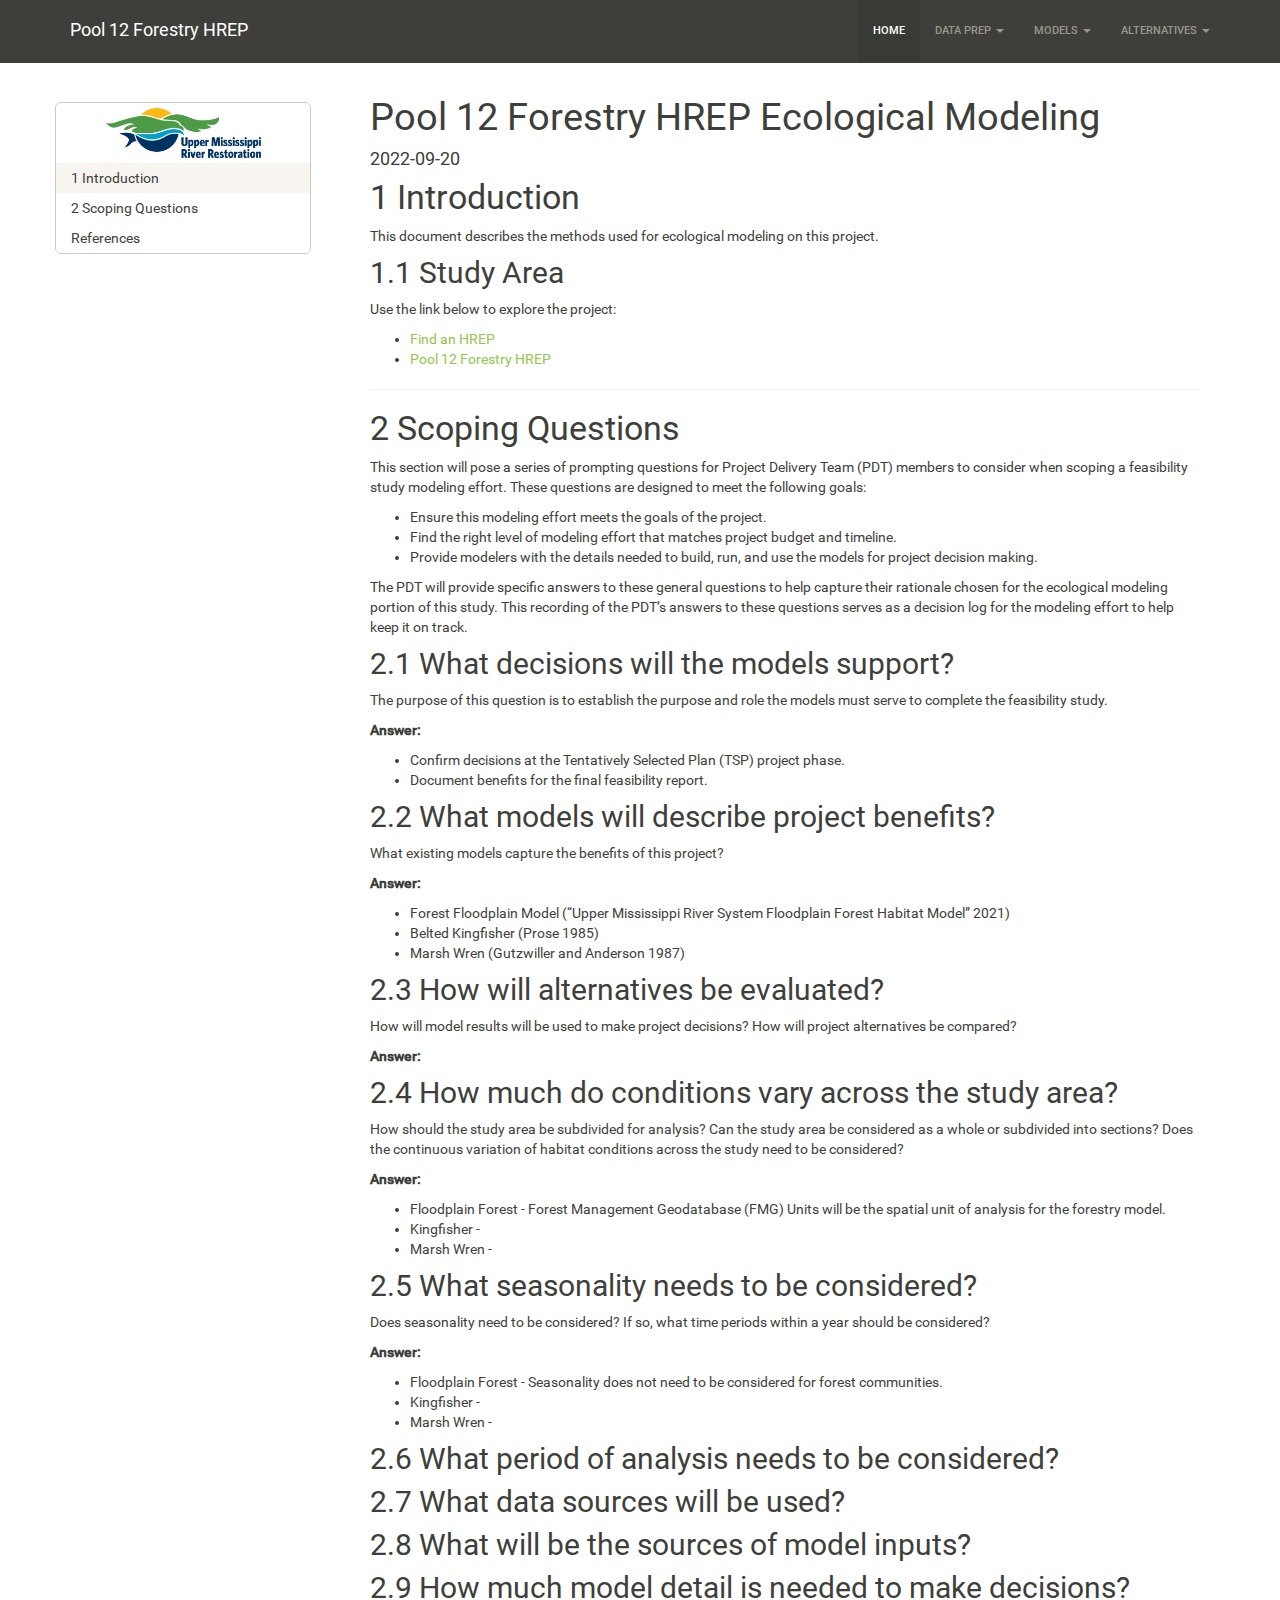
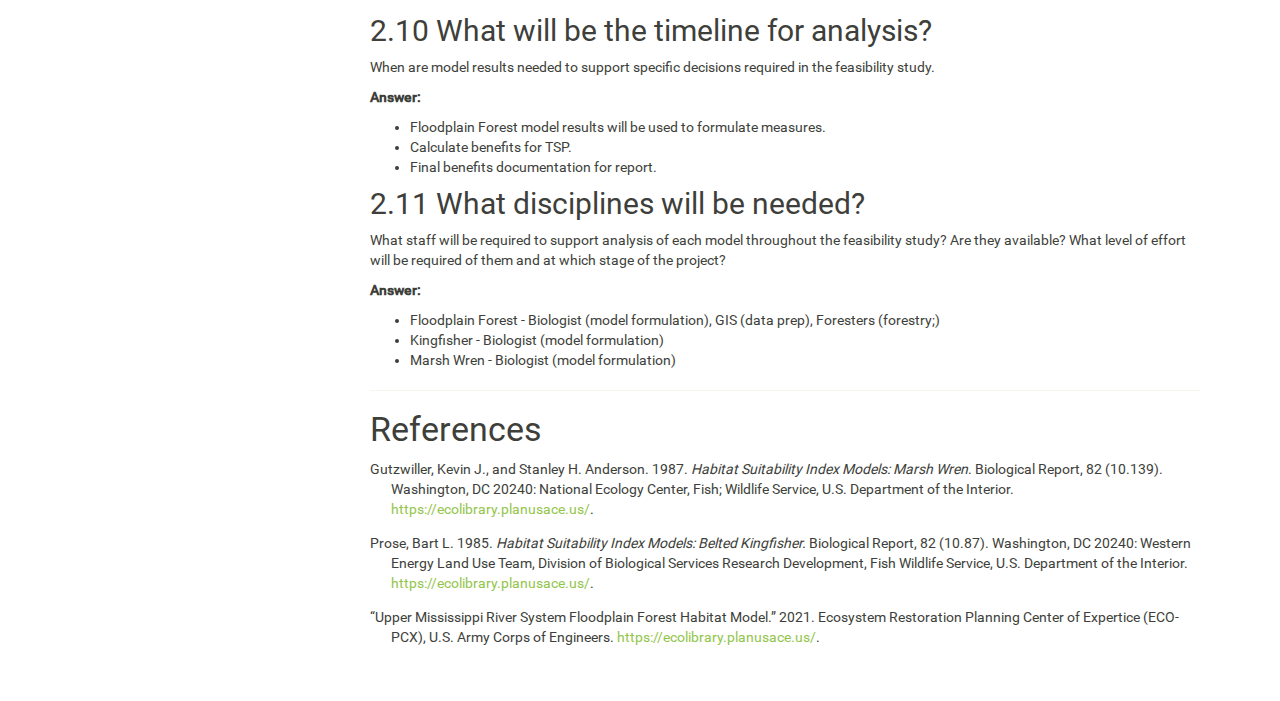
==== commit cd586e57: "added bib and updated questions" ====
--- a/docs/index.html
+++ b/docs/index.html
@@ -10,9 +10,9 @@
 
 
 
-<meta name="date" content="2022-09-14" />
-
-<title>Pool 12 Forestry HREP: Ecological Modeling</title>
+<meta name="date" content="2022-09-20" />
+
+<title>Pool 12 Forestry HREP Ecological Modeling</title>
 
 <script src="site_libs/header-attrs-2.16/header-attrs.js"></script>
 <script src="site_libs/jquery-3.6.0/jquery-3.6.0.min.js"></script>
@@ -61,6 +61,29 @@
 
 
 
+<style type="text/css">
+/* for pandoc --citeproc since 2.11 */
+div.csl-bib-body { }
+div.csl-entry {
+  clear: both;
+  margin-bottom: 1em;
+}
+.hanging div.csl-entry {
+  margin-left:2em;
+  text-indent:-2em;
+}
+div.csl-left-margin {
+  min-width:2em;
+  float:left;
+}
+div.csl-right-inline {
+  margin-left:2em;
+  padding-left:1em;
+}
+div.csl-indent {
+  margin-left: 2em;
+}
+</style>
 
 <link rel="stylesheet" href="style.css" type="text/css" />
 
@@ -333,6 +356,60 @@
         <li>
   <a href="index.html">Home</a>
 </li>
+<li class="dropdown">
+  <a href="#" class="dropdown-toggle" data-toggle="dropdown" role="button" data-bs-toggle="dropdown" aria-expanded="false">
+    Data Prep
+     
+    <span class="caret"></span>
+  </a>
+  <ul class="dropdown-menu" role="menu">
+    <li>
+      <a href="11-forest_data_prep.html">Floodplain Forest</a>
+    </li>
+    <li>
+      <a href="12-kingfisher_data_prep.html">Belted Kingfisher</a>
+    </li>
+    <li>
+      <a href="13-marsh_wren_data_prep.html">Marsh Wren</a>
+    </li>
+  </ul>
+</li>
+<li class="dropdown">
+  <a href="#" class="dropdown-toggle" data-toggle="dropdown" role="button" data-bs-toggle="dropdown" aria-expanded="false">
+    Models
+     
+    <span class="caret"></span>
+  </a>
+  <ul class="dropdown-menu" role="menu">
+    <li>
+      <a href="21-forest_model.html">Floodplain Forest</a>
+    </li>
+    <li>
+      <a href="22-kingfisher_model.html">Belted Kinfisher</a>
+    </li>
+    <li>
+      <a href="24-marsh_wren_model.html">Marsh Wren</a>
+    </li>
+  </ul>
+</li>
+<li class="dropdown">
+  <a href="#" class="dropdown-toggle" data-toggle="dropdown" role="button" data-bs-toggle="dropdown" aria-expanded="false">
+    Alternatives
+     
+    <span class="caret"></span>
+  </a>
+  <ul class="dropdown-menu" role="menu">
+    <li>
+      <a href="31-existing_condition.html">Existing Condition</a>
+    </li>
+    <li>
+      <a href="32-fwop.html">FWOP</a>
+    </li>
+    <li>
+      <a href="33-alt_1.html">Alt 1</a>
+    </li>
+  </ul>
+</li>
       </ul>
     </div><!--/.nav-collapse -->
   </div><!--/.container -->
@@ -342,21 +419,196 @@
 
 
 
-<h1 class="title toc-ignore">Pool 12 Forestry HREP: Ecological
+<h1 class="title toc-ignore">Pool 12 Forestry HREP Ecological
 Modeling</h1>
-<h4 class="date">2022-09-14</h4>
+<h4 class="date">2022-09-20</h4>
 
 </div>
 
 
 <div id="introduction" class="section level1" number="1">
 <h1><span class="header-section-number">1</span> Introduction</h1>
-<p><a
+<p>This document describes the methods used for ecological modeling on
+this project.</p>
+<div id="study-area" class="section level2" number="1.1">
+<h2><span class="header-section-number">1.1</span> Study Area</h2>
+<p>Use the link below to explore the project:</p>
+<ul>
+<li><a
 href="https://www.mvr.usace.army.mil/Missions/Environmental-Stewardship/Upper-Mississippi-River-Restoration/Habitat-Restoration/Find-an-HREP-Project/">Find
-an HREP</a></p>
-<p><a
+an HREP</a></li>
+<li><a
 href="https://www.mvr.usace.army.mil/Missions/Environmental-Stewardship/Upper-Mississippi-River-Restoration/Habitat-Restoration/Rock-Island-District/Pool-12-Forestry/">Pool
-12 Forestry HREP</a></p>
+12 Forestry HREP</a></li>
+</ul>
+<hr />
+</div>
+</div>
+<div id="scoping-questions" class="section level1" number="2">
+<h1><span class="header-section-number">2</span> Scoping Questions</h1>
+<p>This section will pose a series of prompting questions for Project
+Delivery Team (PDT) members to consider when scoping a feasibility study
+modeling effort. These questions are designed to meet the following
+goals:</p>
+<ul>
+<li>Ensure this modeling effort meets the goals of the project.</li>
+<li>Find the right level of modeling effort that matches project budget
+and timeline.</li>
+<li>Provide modelers with the details needed to build, run, and use the
+models for project decision making.</li>
+</ul>
+<p>The PDT will provide specific answers to these general questions to
+help capture their rationale chosen for the ecological modeling portion
+of this study. This recording of the PDT’s answers to these questions
+serves as a decision log for the modeling effort to help keep it on
+track.</p>
+<div id="what-decisions-will-the-models-support" class="section level2"
+number="2.1">
+<h2><span class="header-section-number">2.1</span> What decisions will
+the models support?</h2>
+<p>The purpose of this question is to establish the purpose and role the
+models must serve to complete the feasibility study.</p>
+<p><strong>Answer:</strong></p>
+<ul>
+<li>Confirm decisions at the Tentatively Selected Plan (TSP) project
+phase.</li>
+<li>Document benefits for the final feasibility report.</li>
+</ul>
+</div>
+<div id="what-models-will-describe-project-benefits"
+class="section level2" number="2.2">
+<h2><span class="header-section-number">2.2</span> What models will
+describe project benefits?</h2>
+<p>What existing models capture the benefits of this project?</p>
+<p><strong>Answer:</strong></p>
+<ul>
+<li>Forest Floodplain Model <span class="citation">(<span>“Upper
+<span>Mississippi</span> <span>River</span> <span>System</span>
+<span>Floodplain</span> <span>Forest</span> <span>Habitat</span>
+<span>Model</span>”</span> 2021)</span></li>
+<li>Belted Kingfisher <span class="citation">(Prose 1985)</span></li>
+<li>Marsh Wren <span class="citation">(Gutzwiller and Anderson
+1987)</span></li>
+</ul>
+</div>
+<div id="how-will-alternatives-be-evaluated" class="section level2"
+number="2.3">
+<h2><span class="header-section-number">2.3</span> How will alternatives
+be evaluated?</h2>
+<p>How will model results will be used to make project decisions? How
+will project alternatives be compared?</p>
+<p><strong>Answer:</strong></p>
+</div>
+<div id="how-much-do-conditions-vary-across-the-study-area"
+class="section level2" number="2.4">
+<h2><span class="header-section-number">2.4</span> How much do
+conditions vary across the study area?</h2>
+<p>How should the study area be subdivided for analysis? Can the study
+area be considered as a whole or subdivided into sections? Does the
+continuous variation of habitat conditions across the study need to be
+considered?</p>
+<p><strong>Answer:</strong></p>
+<ul>
+<li>Floodplain Forest - Forest Management Geodatabase (FMG) Units will
+be the spatial unit of analysis for the forestry model.</li>
+<li>Kingfisher -</li>
+<li>Marsh Wren -</li>
+</ul>
+</div>
+<div id="what-seasonality-needs-to-be-considered" class="section level2"
+number="2.5">
+<h2><span class="header-section-number">2.5</span> What seasonality
+needs to be considered?</h2>
+<p>Does seasonality need to be considered? If so, what time periods
+within a year should be considered?</p>
+<p><strong>Answer:</strong></p>
+<ul>
+<li>Floodplain Forest - Seasonality does not need to be considered for
+forest communities.</li>
+<li>Kingfisher -</li>
+<li>Marsh Wren -</li>
+</ul>
+</div>
+<div id="what-period-of-analysis-needs-to-be-considered"
+class="section level2" number="2.6">
+<h2><span class="header-section-number">2.6</span> What period of
+analysis needs to be considered?</h2>
+</div>
+<div id="what-data-sources-will-be-used" class="section level2"
+number="2.7">
+<h2><span class="header-section-number">2.7</span> What data sources
+will be used?</h2>
+</div>
+<div id="what-will-be-the-sources-of-model-inputs"
+class="section level2" number="2.8">
+<h2><span class="header-section-number">2.8</span> What will be the
+sources of model inputs?</h2>
+</div>
+<div id="how-much-model-detail-is-needed-to-make-decisions"
+class="section level2" number="2.9">
+<h2><span class="header-section-number">2.9</span> How much model detail
+is needed to make decisions?</h2>
+</div>
+<div id="what-will-be-the-timeline-for-analysis" class="section level2"
+number="2.10">
+<h2><span class="header-section-number">2.10</span> What will be the
+timeline for analysis?</h2>
+<p>When are model results needed to support specific decisions required
+in the feasibility study.</p>
+<p><strong>Answer:</strong></p>
+<ul>
+<li>Floodplain Forest model results will be used to formulate
+measures.</li>
+<li>Calculate benefits for TSP.</li>
+<li>Final benefits documentation for report.</li>
+</ul>
+</div>
+<div id="what-disciplines-will-be-needed" class="section level2"
+number="2.11">
+<h2><span class="header-section-number">2.11</span> What disciplines
+will be needed?</h2>
+<p>What staff will be required to support analysis of each model
+throughout the feasibility study? Are they available? What level of
+effort will be required of them and at which stage of the project?</p>
+<p><strong>Answer:</strong></p>
+<ul>
+<li>Floodplain Forest - Biologist (model formulation), GIS (data prep),
+Foresters (forestry;)</li>
+<li>Kingfisher - Biologist (model formulation)</li>
+<li>Marsh Wren - Biologist (model formulation)</li>
+</ul>
+<hr />
+</div>
+</div>
+<div id="references" class="section level1 unnumbered">
+<h1 class="unnumbered">References</h1>
+<div id="refs" class="references csl-bib-body hanging-indent"
+entry-spacing="1">
+<div id="ref-gutzwiller_habitat_1987" class="csl-entry">
+Gutzwiller, Kevin J., and Stanley H. Anderson. 1987. <em>Habitat
+<span>Suitability</span> <span>Index</span> <span>Models</span>:
+<span>Marsh</span> <span>Wren</span></em>. Biological
+<span>Report</span>, 82 (10.139). Washington, DC 20240: National Ecology
+Center, Fish; Wildlife Service, U.S. Department of the Interior. <a
+href="https://ecolibrary.planusace.us/">https://ecolibrary.planusace.us/</a>.
+</div>
+<div id="ref-prose_habitat_1985" class="csl-entry">
+Prose, Bart L. 1985. <em>Habitat Suitability Index Models:
+<span>Belted</span> <span>Kingfisher</span>.</em> Biological
+<span>Report</span>, 82 (10.87). Washington, DC 20240: Western Energy
+Land Use Team, Division of Biological Services Research Development,
+Fish Wildlife Service, U.S. Department of the Interior. <a
+href="https://ecolibrary.planusace.us/">https://ecolibrary.planusace.us/</a>.
+</div>
+<div id="ref-noauthor_upper_2021" class="csl-entry">
+<span>“Upper <span>Mississippi</span> <span>River</span>
+<span>System</span> <span>Floodplain</span> <span>Forest</span>
+<span>Habitat</span> <span>Model</span>.”</span> 2021. Ecosystem
+Restoration Planning Center of Expertice (ECO-PCX), U.S. Army Corps of
+Engineers. <a
+href="https://ecolibrary.planusace.us/">https://ecolibrary.planusace.us/</a>.
+</div>
+</div>
 </div>
 
 
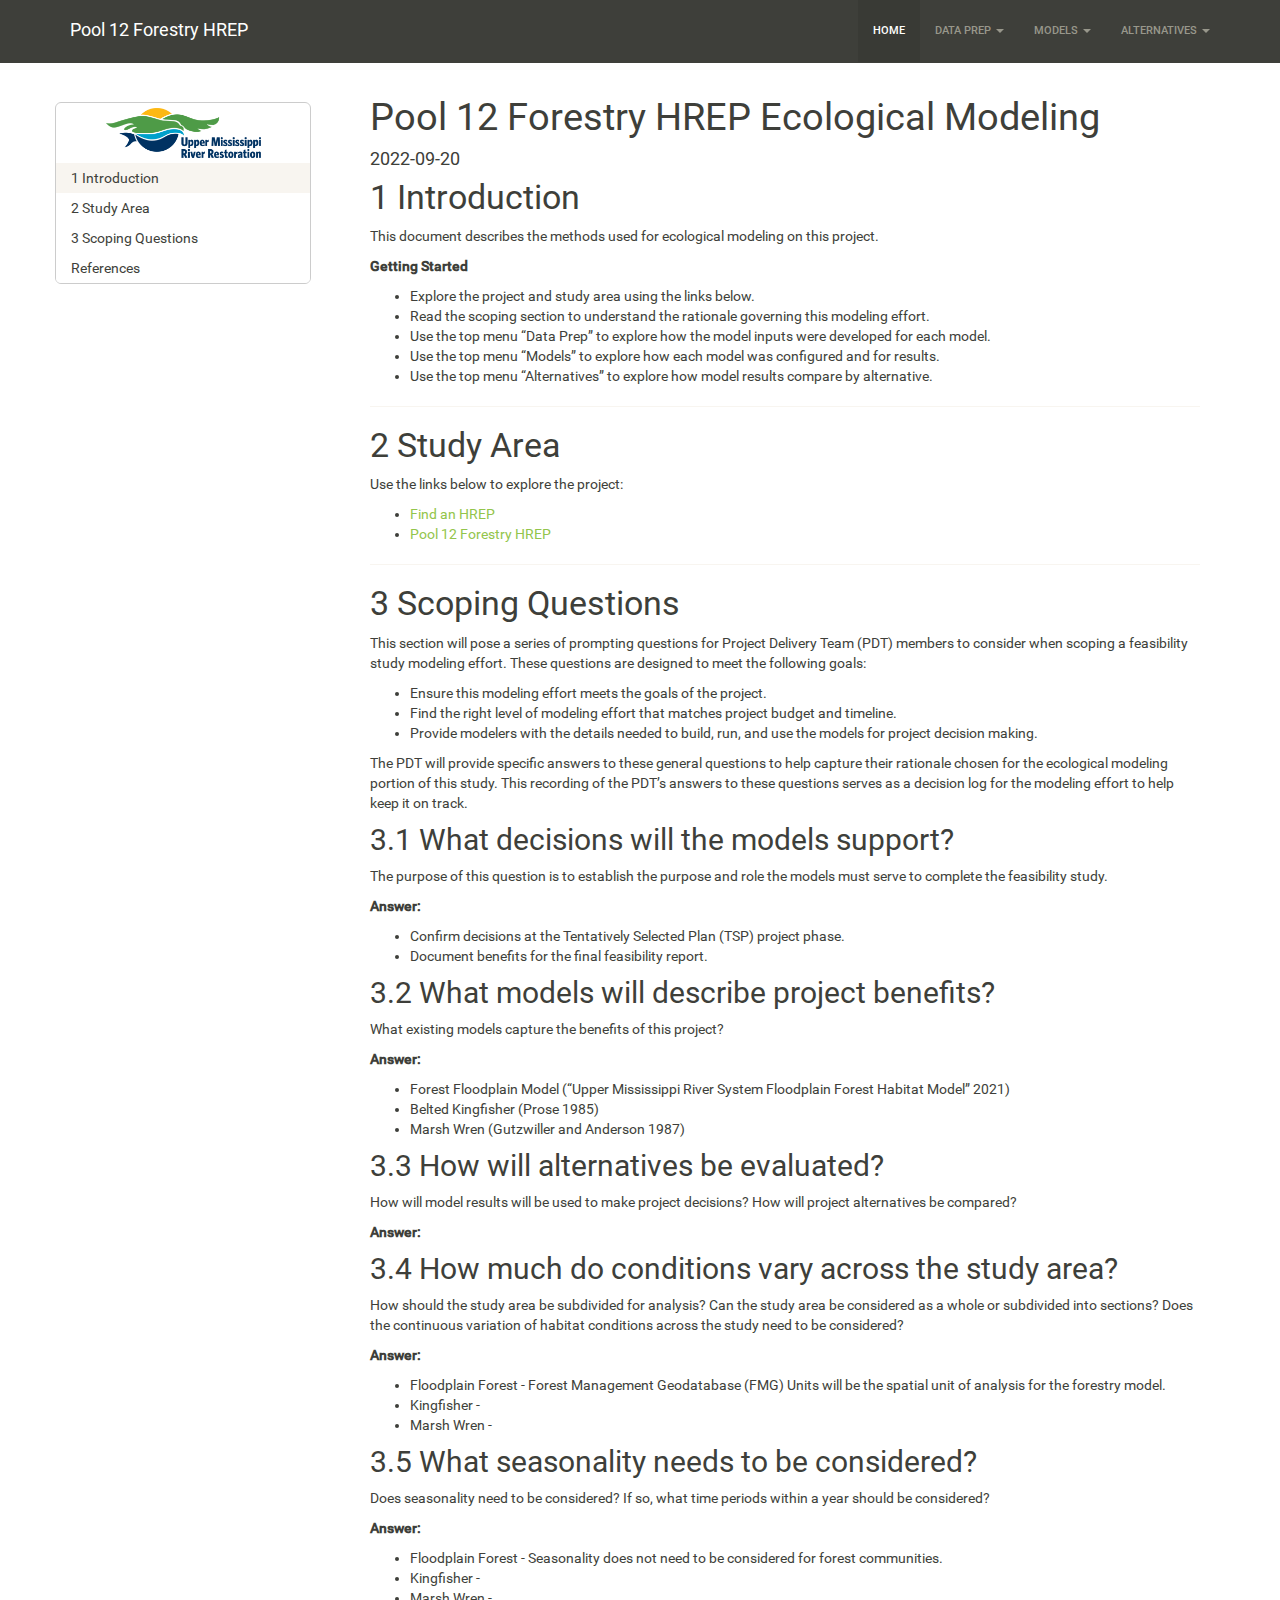
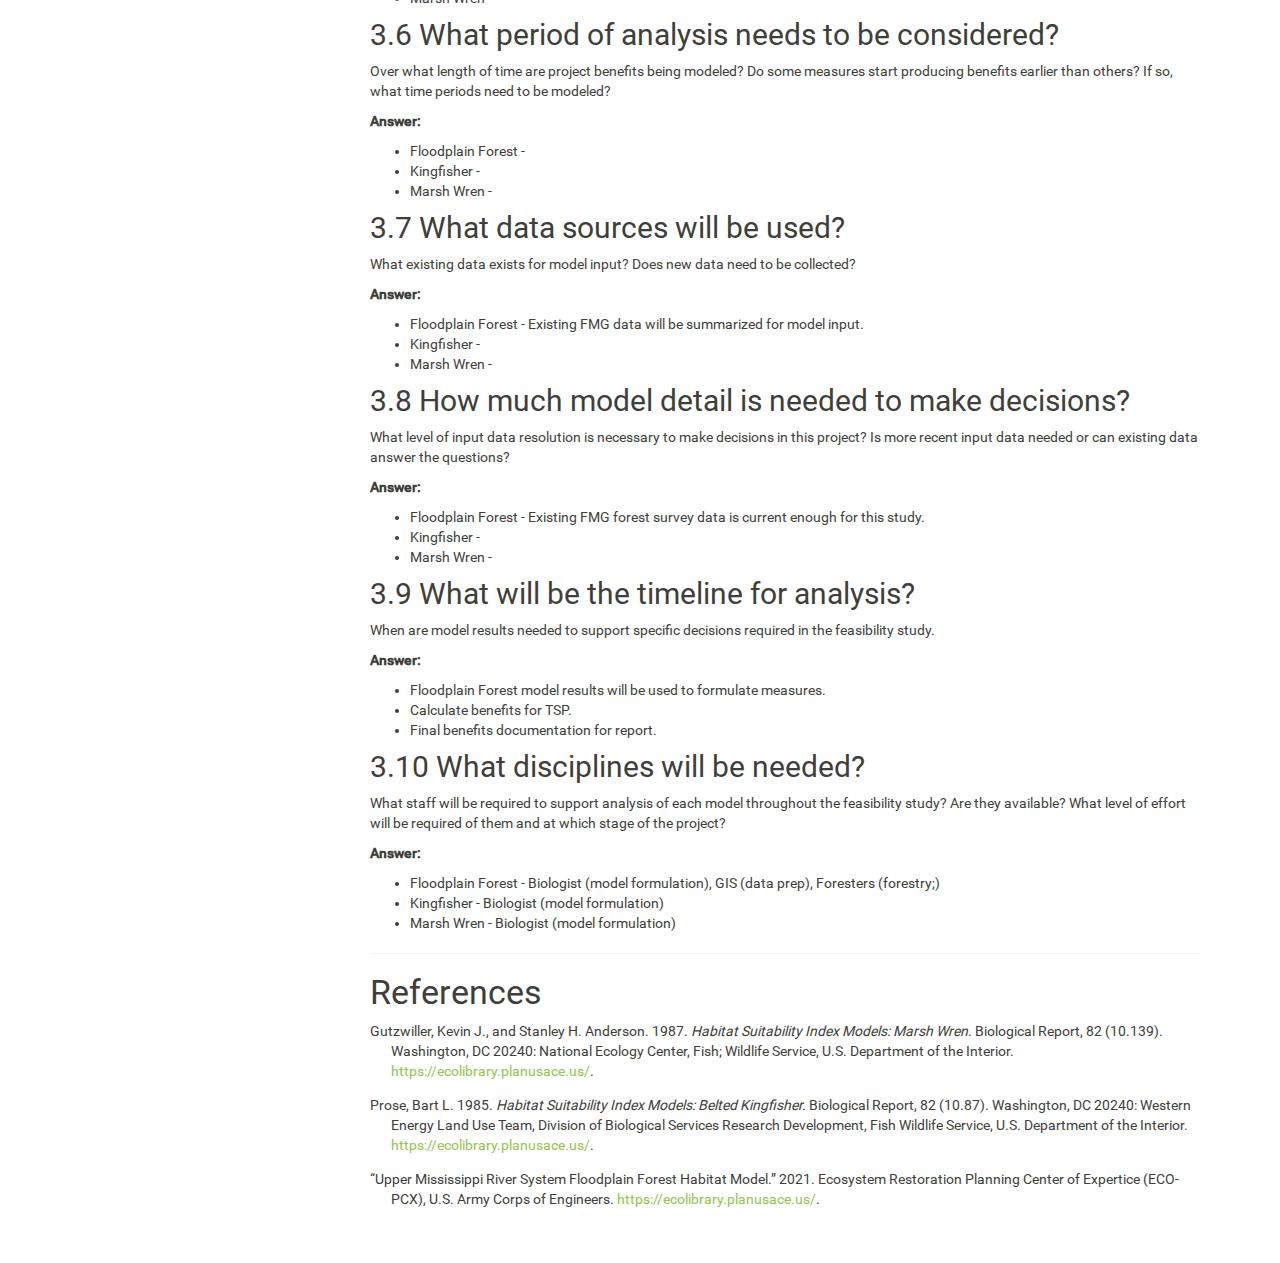
==== commit ae5320c7: "updated intro" ====
--- a/docs/index.html
+++ b/docs/index.html
@@ -430,9 +430,23 @@
 <h1><span class="header-section-number">1</span> Introduction</h1>
 <p>This document describes the methods used for ecological modeling on
 this project.</p>
-<div id="study-area" class="section level2" number="1.1">
-<h2><span class="header-section-number">1.1</span> Study Area</h2>
-<p>Use the link below to explore the project:</p>
+<p><strong>Getting Started</strong></p>
+<ul>
+<li>Explore the project and study area using the links below.</li>
+<li>Read the scoping section to understand the rationale governing this
+modeling effort.</li>
+<li>Use the top menu “Data Prep” to explore how the model inputs were
+developed for each model.</li>
+<li>Use the top menu “Models” to explore how each model was configured
+and for results.</li>
+<li>Use the top menu “Alternatives” to explore how model results compare
+by alternative.</li>
+</ul>
+<hr />
+</div>
+<div id="study-area" class="section level1" number="2">
+<h1><span class="header-section-number">2</span> Study Area</h1>
+<p>Use the links below to explore the project:</p>
 <ul>
 <li><a
 href="https://www.mvr.usace.army.mil/Missions/Environmental-Stewardship/Upper-Mississippi-River-Restoration/Habitat-Restoration/Find-an-HREP-Project/">Find
@@ -443,9 +457,8 @@
 </ul>
 <hr />
 </div>
-</div>
-<div id="scoping-questions" class="section level1" number="2">
-<h1><span class="header-section-number">2</span> Scoping Questions</h1>
+<div id="scoping-questions" class="section level1" number="3">
+<h1><span class="header-section-number">3</span> Scoping Questions</h1>
 <p>This section will pose a series of prompting questions for Project
 Delivery Team (PDT) members to consider when scoping a feasibility study
 modeling effort. These questions are designed to meet the following
@@ -463,8 +476,8 @@
 serves as a decision log for the modeling effort to help keep it on
 track.</p>
 <div id="what-decisions-will-the-models-support" class="section level2"
-number="2.1">
-<h2><span class="header-section-number">2.1</span> What decisions will
+number="3.1">
+<h2><span class="header-section-number">3.1</span> What decisions will
 the models support?</h2>
 <p>The purpose of this question is to establish the purpose and role the
 models must serve to complete the feasibility study.</p>
@@ -476,8 +489,8 @@
 </ul>
 </div>
 <div id="what-models-will-describe-project-benefits"
-class="section level2" number="2.2">
-<h2><span class="header-section-number">2.2</span> What models will
+class="section level2" number="3.2">
+<h2><span class="header-section-number">3.2</span> What models will
 describe project benefits?</h2>
 <p>What existing models capture the benefits of this project?</p>
 <p><strong>Answer:</strong></p>
@@ -492,16 +505,16 @@
 </ul>
 </div>
 <div id="how-will-alternatives-be-evaluated" class="section level2"
-number="2.3">
-<h2><span class="header-section-number">2.3</span> How will alternatives
+number="3.3">
+<h2><span class="header-section-number">3.3</span> How will alternatives
 be evaluated?</h2>
 <p>How will model results will be used to make project decisions? How
 will project alternatives be compared?</p>
 <p><strong>Answer:</strong></p>
 </div>
 <div id="how-much-do-conditions-vary-across-the-study-area"
-class="section level2" number="2.4">
-<h2><span class="header-section-number">2.4</span> How much do
+class="section level2" number="3.4">
+<h2><span class="header-section-number">3.4</span> How much do
 conditions vary across the study area?</h2>
 <p>How should the study area be subdivided for analysis? Can the study
 area be considered as a whole or subdivided into sections? Does the
@@ -516,8 +529,8 @@
 </ul>
 </div>
 <div id="what-seasonality-needs-to-be-considered" class="section level2"
-number="2.5">
-<h2><span class="header-section-number">2.5</span> What seasonality
+number="3.5">
+<h2><span class="header-section-number">3.5</span> What seasonality
 needs to be considered?</h2>
 <p>Does seasonality need to be considered? If so, what time periods
 within a year should be considered?</p>
@@ -530,28 +543,51 @@
 </ul>
 </div>
 <div id="what-period-of-analysis-needs-to-be-considered"
-class="section level2" number="2.6">
-<h2><span class="header-section-number">2.6</span> What period of
+class="section level2" number="3.6">
+<h2><span class="header-section-number">3.6</span> What period of
 analysis needs to be considered?</h2>
+<p>Over what length of time are project benefits being modeled? Do some
+measures start producing benefits earlier than others? If so, what time
+periods need to be modeled?</p>
+<p><strong>Answer:</strong></p>
+<ul>
+<li>Floodplain Forest -</li>
+<li>Kingfisher -</li>
+<li>Marsh Wren -</li>
+</ul>
 </div>
 <div id="what-data-sources-will-be-used" class="section level2"
-number="2.7">
-<h2><span class="header-section-number">2.7</span> What data sources
+number="3.7">
+<h2><span class="header-section-number">3.7</span> What data sources
 will be used?</h2>
-</div>
-<div id="what-will-be-the-sources-of-model-inputs"
-class="section level2" number="2.8">
-<h2><span class="header-section-number">2.8</span> What will be the
-sources of model inputs?</h2>
+<p>What existing data exists for model input? Does new data need to be
+collected?</p>
+<p><strong>Answer:</strong></p>
+<ul>
+<li>Floodplain Forest - Existing FMG data will be summarized for model
+input.</li>
+<li>Kingfisher -</li>
+<li>Marsh Wren -</li>
+</ul>
 </div>
 <div id="how-much-model-detail-is-needed-to-make-decisions"
-class="section level2" number="2.9">
-<h2><span class="header-section-number">2.9</span> How much model detail
+class="section level2" number="3.8">
+<h2><span class="header-section-number">3.8</span> How much model detail
 is needed to make decisions?</h2>
+<p>What level of input data resolution is necessary to make decisions in
+this project? Is more recent input data needed or can existing data
+answer the questions?</p>
+<p><strong>Answer:</strong></p>
+<ul>
+<li>Floodplain Forest - Existing FMG forest survey data is current
+enough for this study.</li>
+<li>Kingfisher -</li>
+<li>Marsh Wren -</li>
+</ul>
 </div>
 <div id="what-will-be-the-timeline-for-analysis" class="section level2"
-number="2.10">
-<h2><span class="header-section-number">2.10</span> What will be the
+number="3.9">
+<h2><span class="header-section-number">3.9</span> What will be the
 timeline for analysis?</h2>
 <p>When are model results needed to support specific decisions required
 in the feasibility study.</p>
@@ -564,8 +600,8 @@
 </ul>
 </div>
 <div id="what-disciplines-will-be-needed" class="section level2"
-number="2.11">
-<h2><span class="header-section-number">2.11</span> What disciplines
+number="3.10">
+<h2><span class="header-section-number">3.10</span> What disciplines
 will be needed?</h2>
 <p>What staff will be required to support analysis of each model
 throughout the feasibility study? Are they available? What level of
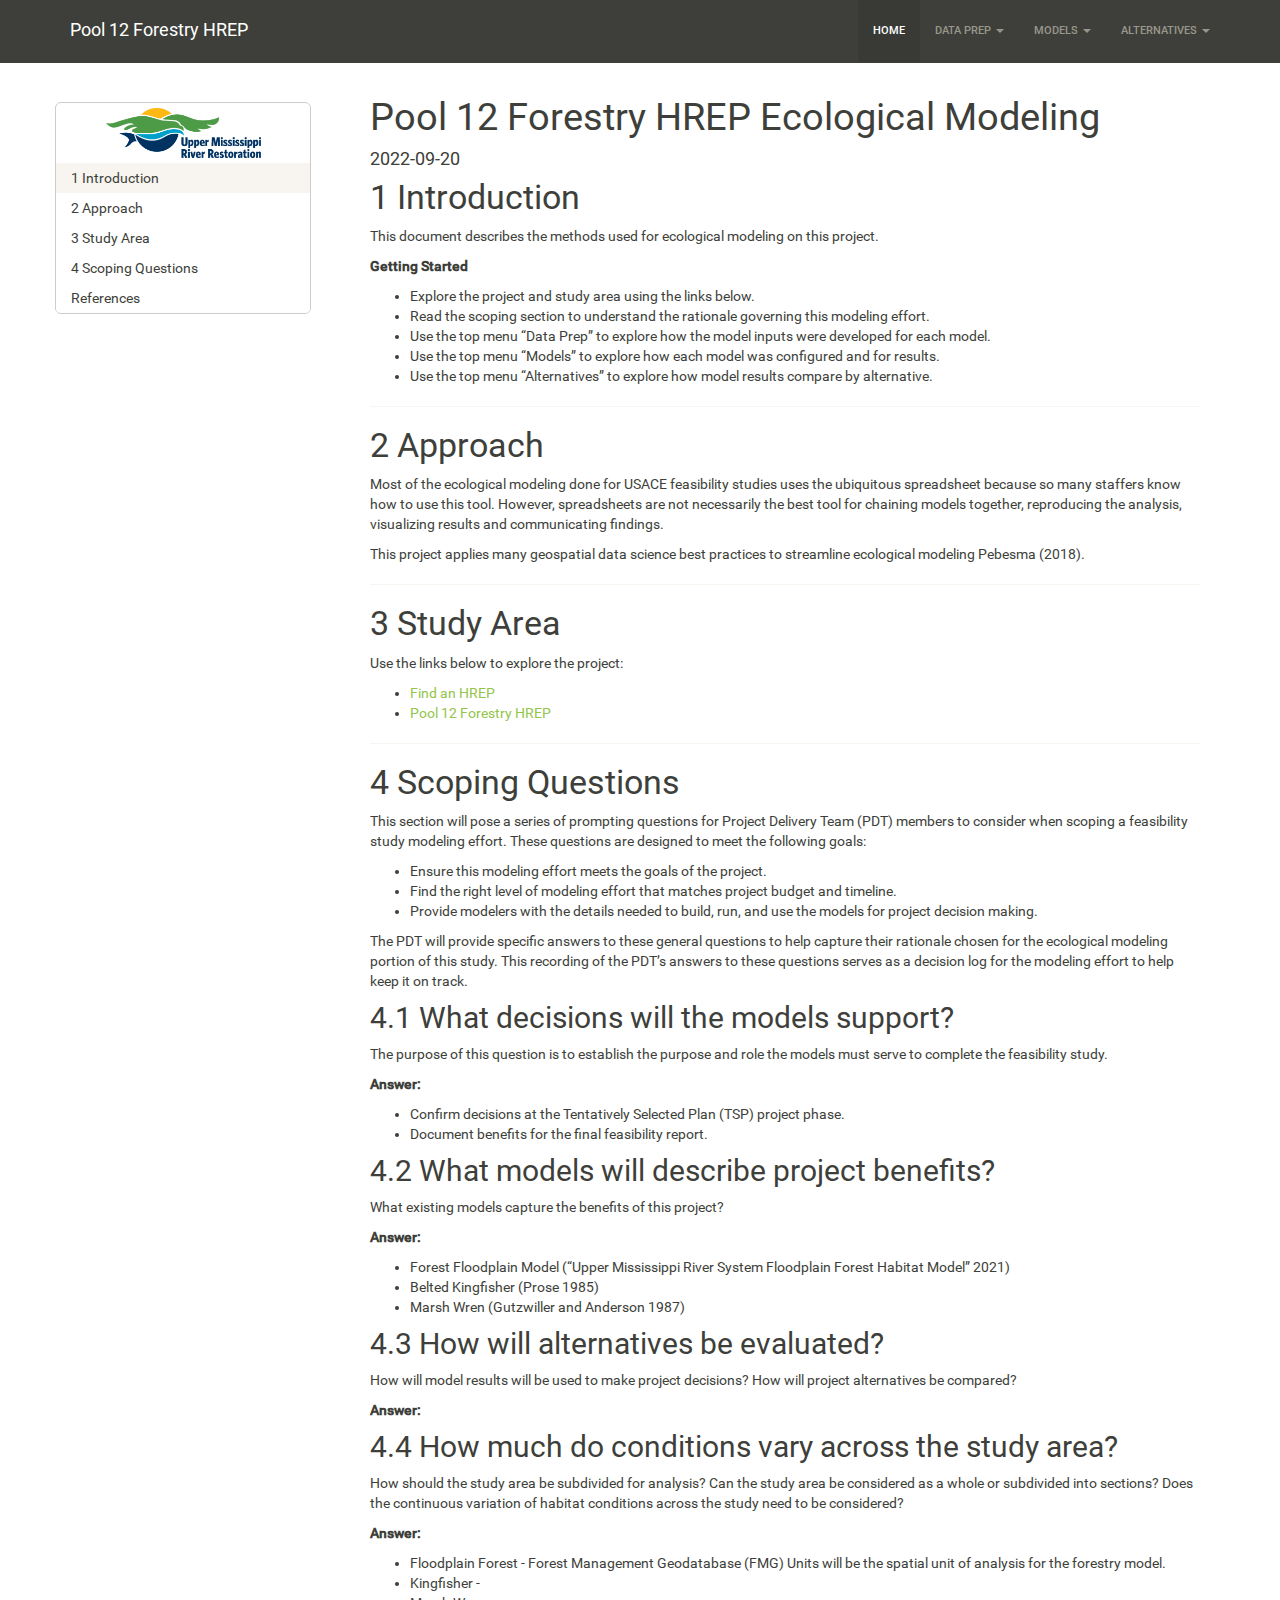
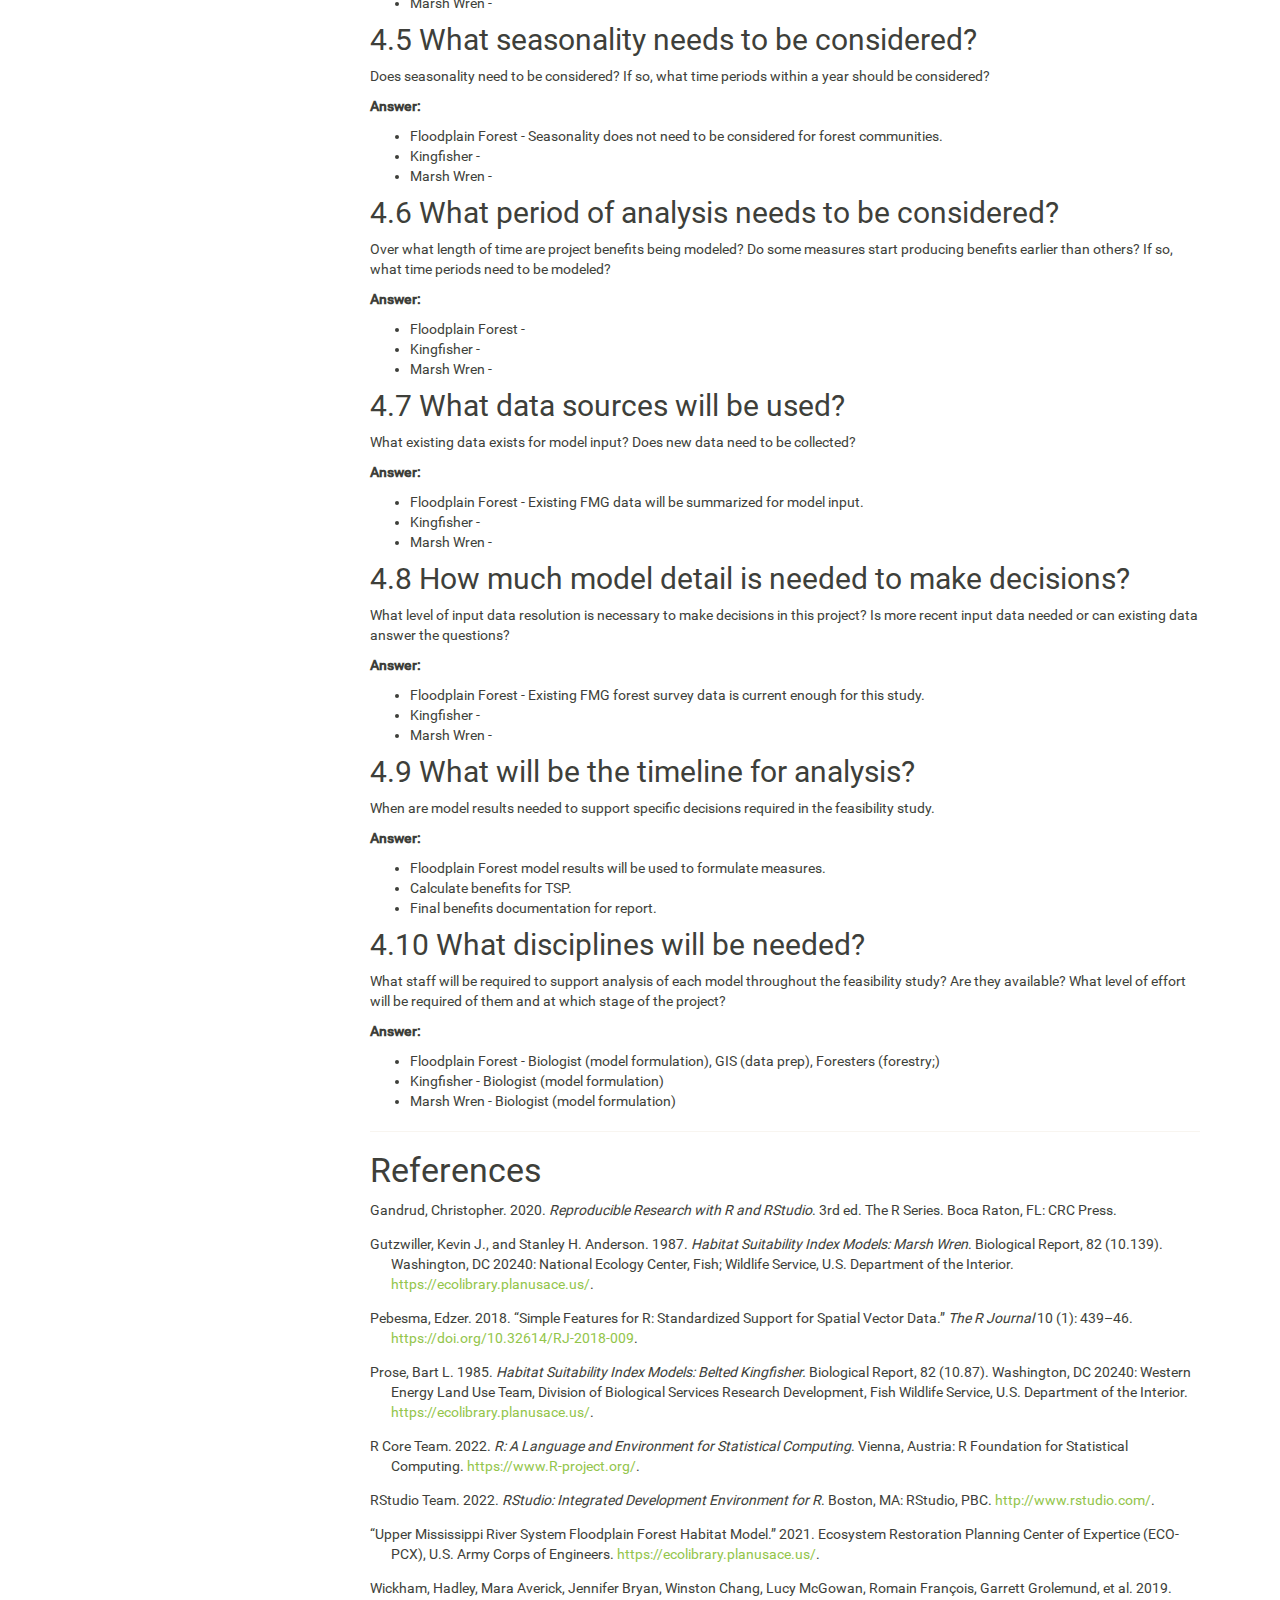
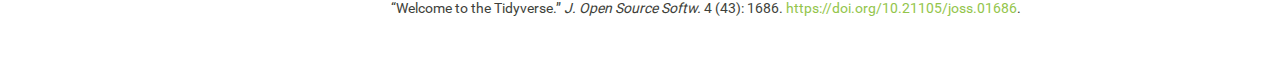
==== commit d7945fcb: "added additional model pages" ====
--- a/docs/index.html
+++ b/docs/index.html
@@ -388,7 +388,7 @@
       <a href="22-kingfisher_model.html">Belted Kinfisher</a>
     </li>
     <li>
-      <a href="24-marsh_wren_model.html">Marsh Wren</a>
+      <a href="23-marsh_wren_model.html">Marsh Wren</a>
     </li>
   </ul>
 </li>
@@ -444,8 +444,20 @@
 </ul>
 <hr />
 </div>
-<div id="study-area" class="section level1" number="2">
-<h1><span class="header-section-number">2</span> Study Area</h1>
+<div id="approach" class="section level1" number="2">
+<h1><span class="header-section-number">2</span> Approach</h1>
+<p>Most of the ecological modeling done for USACE feasibility studies
+uses the ubiquitous spreadsheet because so many staffers know how to use
+this tool. However, spreadsheets are not necessarily the best tool for
+chaining models together, reproducing the analysis, visualizing results
+and communicating findings.</p>
+<p>This project applies many geospatial data science best practices to
+streamline ecological modeling <span class="citation">Pebesma
+(2018)</span>.</p>
+<hr />
+</div>
+<div id="study-area" class="section level1" number="3">
+<h1><span class="header-section-number">3</span> Study Area</h1>
 <p>Use the links below to explore the project:</p>
 <ul>
 <li><a
@@ -457,8 +469,8 @@
 </ul>
 <hr />
 </div>
-<div id="scoping-questions" class="section level1" number="3">
-<h1><span class="header-section-number">3</span> Scoping Questions</h1>
+<div id="scoping-questions" class="section level1" number="4">
+<h1><span class="header-section-number">4</span> Scoping Questions</h1>
 <p>This section will pose a series of prompting questions for Project
 Delivery Team (PDT) members to consider when scoping a feasibility study
 modeling effort. These questions are designed to meet the following
@@ -476,8 +488,8 @@
 serves as a decision log for the modeling effort to help keep it on
 track.</p>
 <div id="what-decisions-will-the-models-support" class="section level2"
-number="3.1">
-<h2><span class="header-section-number">3.1</span> What decisions will
+number="4.1">
+<h2><span class="header-section-number">4.1</span> What decisions will
 the models support?</h2>
 <p>The purpose of this question is to establish the purpose and role the
 models must serve to complete the feasibility study.</p>
@@ -489,8 +501,8 @@
 </ul>
 </div>
 <div id="what-models-will-describe-project-benefits"
-class="section level2" number="3.2">
-<h2><span class="header-section-number">3.2</span> What models will
+class="section level2" number="4.2">
+<h2><span class="header-section-number">4.2</span> What models will
 describe project benefits?</h2>
 <p>What existing models capture the benefits of this project?</p>
 <p><strong>Answer:</strong></p>
@@ -505,16 +517,16 @@
 </ul>
 </div>
 <div id="how-will-alternatives-be-evaluated" class="section level2"
-number="3.3">
-<h2><span class="header-section-number">3.3</span> How will alternatives
+number="4.3">
+<h2><span class="header-section-number">4.3</span> How will alternatives
 be evaluated?</h2>
 <p>How will model results will be used to make project decisions? How
 will project alternatives be compared?</p>
 <p><strong>Answer:</strong></p>
 </div>
 <div id="how-much-do-conditions-vary-across-the-study-area"
-class="section level2" number="3.4">
-<h2><span class="header-section-number">3.4</span> How much do
+class="section level2" number="4.4">
+<h2><span class="header-section-number">4.4</span> How much do
 conditions vary across the study area?</h2>
 <p>How should the study area be subdivided for analysis? Can the study
 area be considered as a whole or subdivided into sections? Does the
@@ -529,8 +541,8 @@
 </ul>
 </div>
 <div id="what-seasonality-needs-to-be-considered" class="section level2"
-number="3.5">
-<h2><span class="header-section-number">3.5</span> What seasonality
+number="4.5">
+<h2><span class="header-section-number">4.5</span> What seasonality
 needs to be considered?</h2>
 <p>Does seasonality need to be considered? If so, what time periods
 within a year should be considered?</p>
@@ -543,8 +555,8 @@
 </ul>
 </div>
 <div id="what-period-of-analysis-needs-to-be-considered"
-class="section level2" number="3.6">
-<h2><span class="header-section-number">3.6</span> What period of
+class="section level2" number="4.6">
+<h2><span class="header-section-number">4.6</span> What period of
 analysis needs to be considered?</h2>
 <p>Over what length of time are project benefits being modeled? Do some
 measures start producing benefits earlier than others? If so, what time
@@ -557,8 +569,8 @@
 </ul>
 </div>
 <div id="what-data-sources-will-be-used" class="section level2"
-number="3.7">
-<h2><span class="header-section-number">3.7</span> What data sources
+number="4.7">
+<h2><span class="header-section-number">4.7</span> What data sources
 will be used?</h2>
 <p>What existing data exists for model input? Does new data need to be
 collected?</p>
@@ -571,8 +583,8 @@
 </ul>
 </div>
 <div id="how-much-model-detail-is-needed-to-make-decisions"
-class="section level2" number="3.8">
-<h2><span class="header-section-number">3.8</span> How much model detail
+class="section level2" number="4.8">
+<h2><span class="header-section-number">4.8</span> How much model detail
 is needed to make decisions?</h2>
 <p>What level of input data resolution is necessary to make decisions in
 this project? Is more recent input data needed or can existing data
@@ -586,8 +598,8 @@
 </ul>
 </div>
 <div id="what-will-be-the-timeline-for-analysis" class="section level2"
-number="3.9">
-<h2><span class="header-section-number">3.9</span> What will be the
+number="4.9">
+<h2><span class="header-section-number">4.9</span> What will be the
 timeline for analysis?</h2>
 <p>When are model results needed to support specific decisions required
 in the feasibility study.</p>
@@ -600,8 +612,8 @@
 </ul>
 </div>
 <div id="what-disciplines-will-be-needed" class="section level2"
-number="3.10">
-<h2><span class="header-section-number">3.10</span> What disciplines
+number="4.10">
+<h2><span class="header-section-number">4.10</span> What disciplines
 will be needed?</h2>
 <p>What staff will be required to support analysis of each model
 throughout the feasibility study? Are they available? What level of
@@ -620,6 +632,11 @@
 <h1 class="unnumbered">References</h1>
 <div id="refs" class="references csl-bib-body hanging-indent"
 entry-spacing="1">
+<div id="ref-gandrud_reproducible_2020" class="csl-entry">
+Gandrud, Christopher. 2020. <em>Reproducible <span>Research</span> with
+<span>R</span> and <span>RStudio</span></em>. 3rd ed. The <span>R</span>
+Series. Boca Raton, FL: CRC Press.
+</div>
 <div id="ref-gutzwiller_habitat_1987" class="csl-entry">
 Gutzwiller, Kevin J., and Stanley H. Anderson. 1987. <em>Habitat
 <span>Suitability</span> <span>Index</span> <span>Models</span>:
@@ -628,6 +645,13 @@
 Center, Fish; Wildlife Service, U.S. Department of the Interior. <a
 href="https://ecolibrary.planusace.us/">https://ecolibrary.planusace.us/</a>.
 </div>
+<div id="ref-pebesma_simple_2018" class="csl-entry">
+Pebesma, Edzer. 2018. <span>“Simple <span>Features</span> for
+<span>R</span>: <span>Standardized</span> <span>Support</span> for
+<span>Spatial</span> <span>Vector</span> <span>Data</span>.”</span>
+<em>The R Journal</em> 10 (1): 439–46. <a
+href="https://doi.org/10.32614/RJ-2018-009">https://doi.org/10.32614/RJ-2018-009</a>.
+</div>
 <div id="ref-prose_habitat_1985" class="csl-entry">
 Prose, Bart L. 1985. <em>Habitat Suitability Index Models:
 <span>Belted</span> <span>Kingfisher</span>.</em> Biological
@@ -636,6 +660,19 @@
 Fish Wildlife Service, U.S. Department of the Interior. <a
 href="https://ecolibrary.planusace.us/">https://ecolibrary.planusace.us/</a>.
 </div>
+<div id="ref-r_core_team_r_2022" class="csl-entry">
+R Core Team. 2022. <em>R: <span>A</span> <span>Language</span> and
+<span>Environment</span> for <span>Statistical</span>
+<span>Computing</span></em>. Vienna, Austria: R Foundation for
+Statistical Computing. <a
+href="https://www.R-project.org/">https://www.R-project.org/</a>.
+</div>
+<div id="ref-rstudio_team_rstudio_2022" class="csl-entry">
+RStudio Team. 2022. <em><span>RStudio</span>: <span>Integrated</span>
+<span>Development</span> <span>Environment</span> for
+<span>R</span></em>. Boston, MA: RStudio, PBC. <a
+href="http://www.rstudio.com/">http://www.rstudio.com/</a>.
+</div>
 <div id="ref-noauthor_upper_2021" class="csl-entry">
 <span>“Upper <span>Mississippi</span> <span>River</span>
 <span>System</span> <span>Floodplain</span> <span>Forest</span>
@@ -643,6 +680,13 @@
 Restoration Planning Center of Expertice (ECO-PCX), U.S. Army Corps of
 Engineers. <a
 href="https://ecolibrary.planusace.us/">https://ecolibrary.planusace.us/</a>.
+</div>
+<div id="ref-wickham_welcome_2019" class="csl-entry">
+Wickham, Hadley, Mara Averick, Jennifer Bryan, Winston Chang, Lucy
+McGowan, Romain François, Garrett Grolemund, et al. 2019. <span>“Welcome
+to the Tidyverse.”</span> <em>J. Open Source Softw.</em> 4 (43): 1686.
+<a
+href="https://doi.org/10.21105/joss.01686">https://doi.org/10.21105/joss.01686</a>.
 </div>
 </div>
 </div>
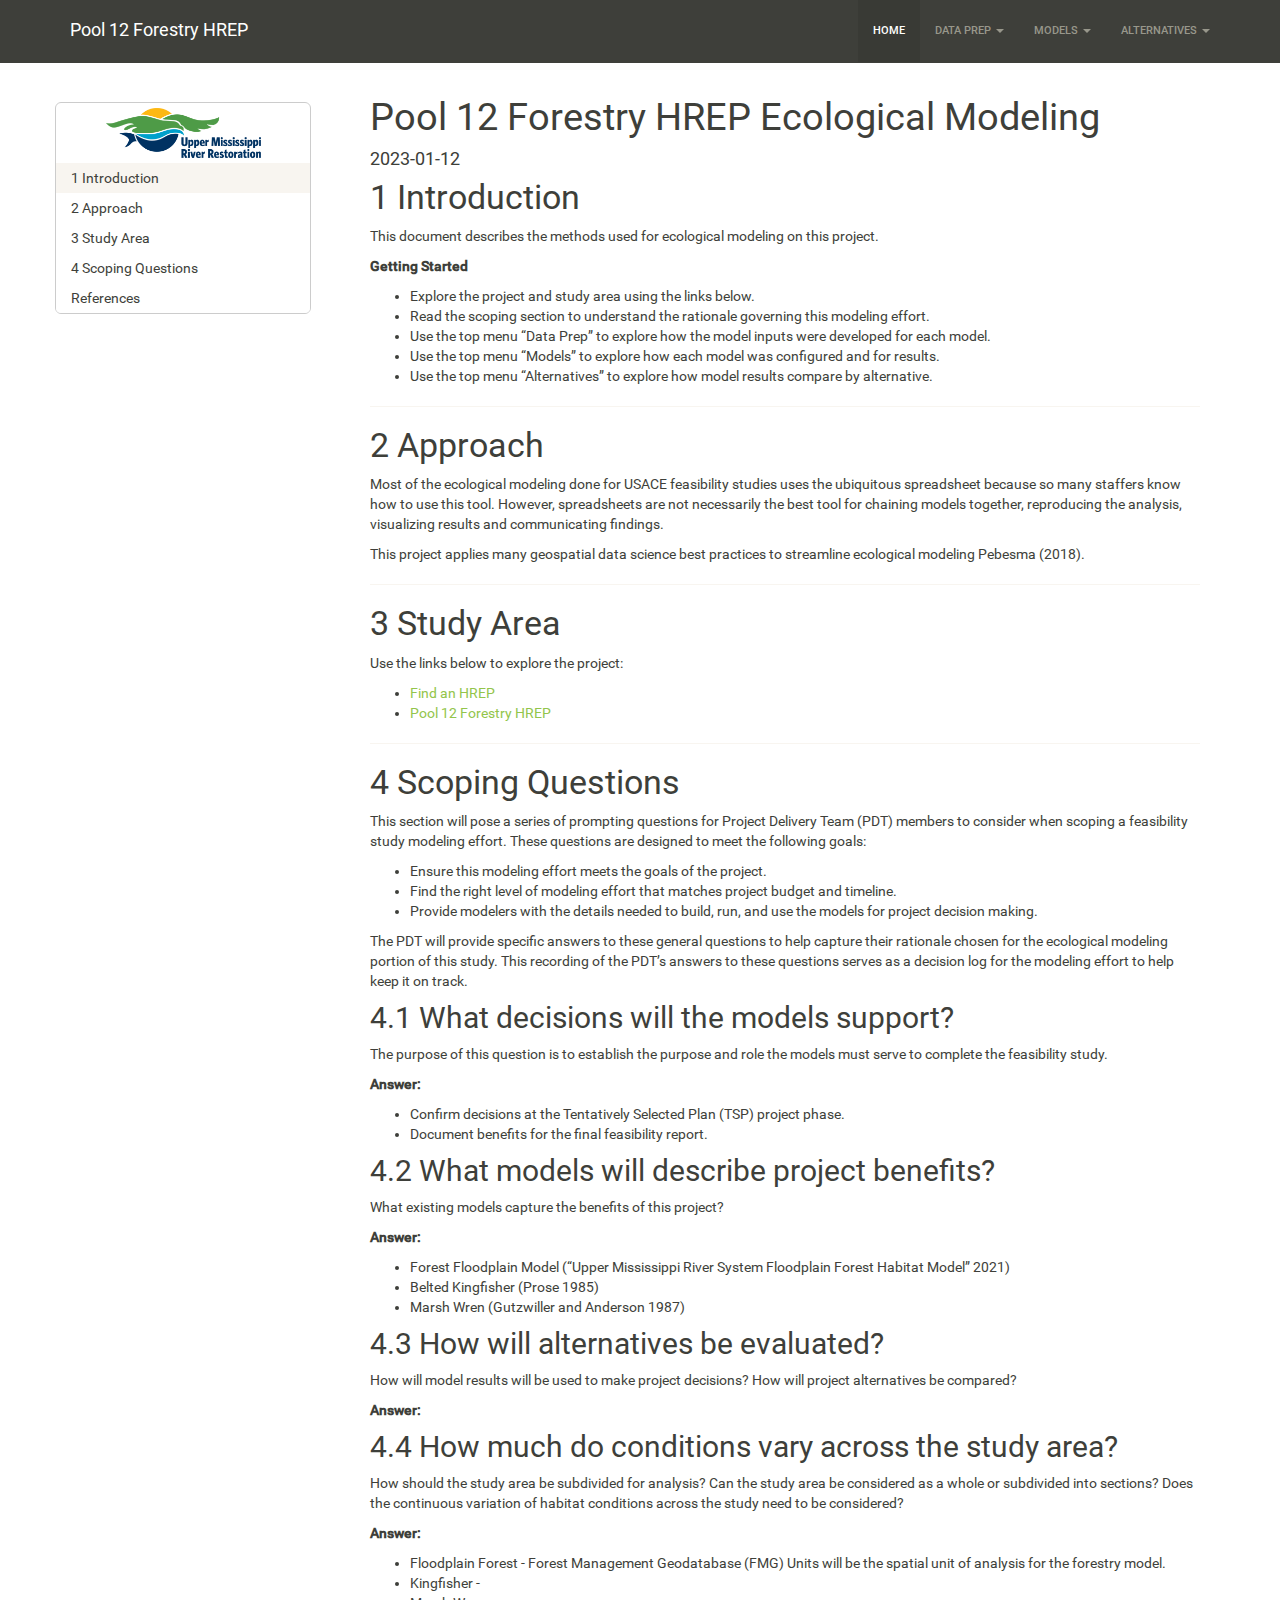
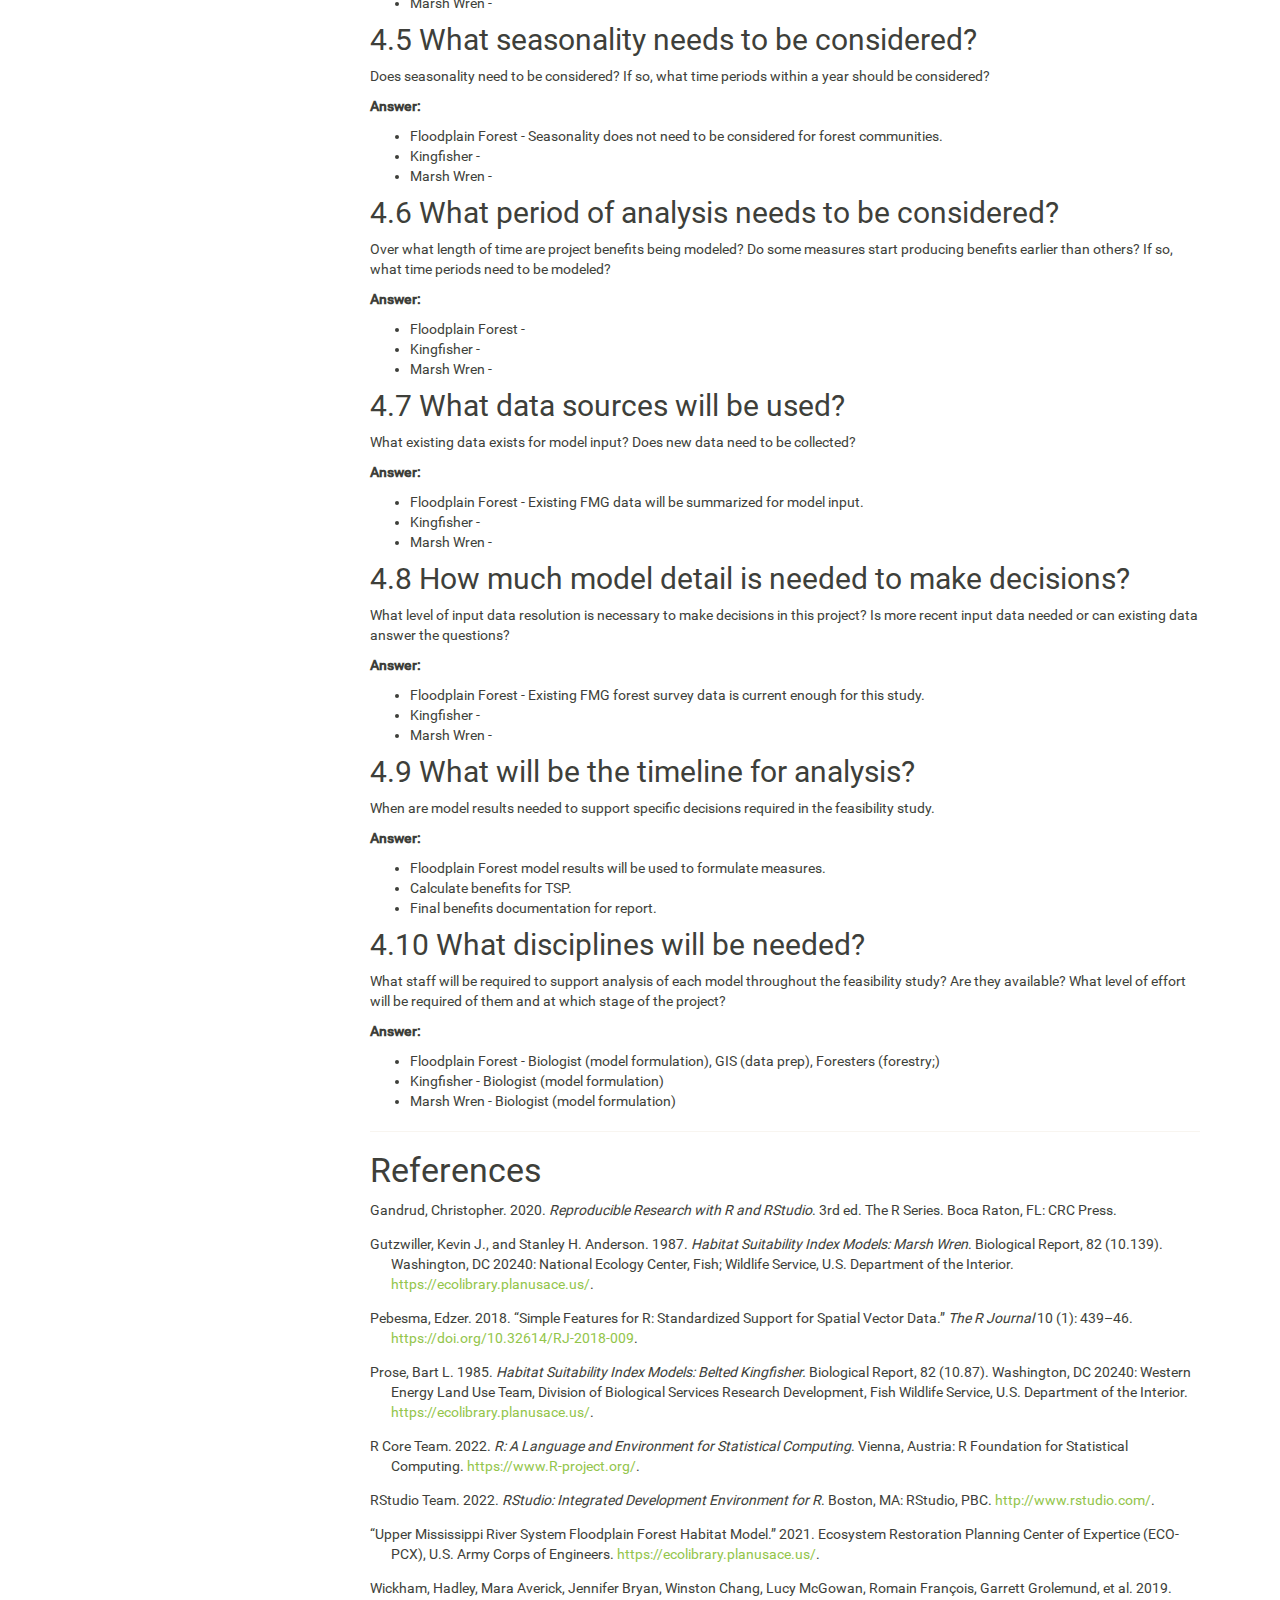
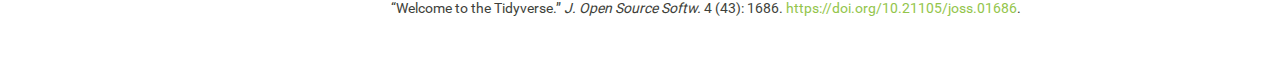
==== commit 8c3305ba: "updated based on Colin conversation" ====
--- a/docs/index.html
+++ b/docs/index.html
@@ -10,11 +10,11 @@
 
 
 
-<meta name="date" content="2022-09-20" />
+<meta name="date" content="2023-01-12" />
 
 <title>Pool 12 Forestry HREP Ecological Modeling</title>
 
-<script src="site_libs/header-attrs-2.16/header-attrs.js"></script>
+<script src="site_libs/header-attrs-2.19/header-attrs.js"></script>
 <script src="site_libs/jquery-3.6.0/jquery-3.6.0.min.js"></script>
 <meta name="viewport" content="width=device-width, initial-scale=1" />
 <link href="site_libs/bootstrap-3.3.5/css/sandstone.min.css" rel="stylesheet" />
@@ -206,8 +206,8 @@
   border-radius: 4px;
 }
 
-.tabset-dropdown > .nav-tabs > li.active:before {
-  content: "";
+.tabset-dropdown > .nav-tabs > li.active:before, .tabset-dropdown > .nav-tabs.nav-tabs-open:before {
+  content: "\e259";
   font-family: 'Glyphicons Halflings';
   display: inline-block;
   padding: 10px;
@@ -215,16 +215,9 @@
 }
 
 .tabset-dropdown > .nav-tabs.nav-tabs-open > li.active:before {
-  content: "&#xe258;";
+  content: "\e258";
+  font-family: 'Glyphicons Halflings';
   border: none;
-}
-
-.tabset-dropdown > .nav-tabs.nav-tabs-open:before {
-  content: "";
-  font-family: 'Glyphicons Halflings';
-  display: inline-block;
-  padding: 10px;
-  border-right: 1px solid #ddd;
 }
 
 .tabset-dropdown > .nav-tabs > li.active {
@@ -366,12 +359,6 @@
     <li>
       <a href="11-forest_data_prep.html">Floodplain Forest</a>
     </li>
-    <li>
-      <a href="12-kingfisher_data_prep.html">Belted Kingfisher</a>
-    </li>
-    <li>
-      <a href="13-marsh_wren_data_prep.html">Marsh Wren</a>
-    </li>
   </ul>
 </li>
 <li class="dropdown">
@@ -383,12 +370,6 @@
   <ul class="dropdown-menu" role="menu">
     <li>
       <a href="21-forest_model.html">Floodplain Forest</a>
-    </li>
-    <li>
-      <a href="22-kingfisher_model.html">Belted Kinfisher</a>
-    </li>
-    <li>
-      <a href="23-marsh_wren_model.html">Marsh Wren</a>
     </li>
   </ul>
 </li>
@@ -421,7 +402,7 @@
 
 <h1 class="title toc-ignore">Pool 12 Forestry HREP Ecological
 Modeling</h1>
-<h4 class="date">2022-09-20</h4>
+<h4 class="date">2023-01-12</h4>
 
 </div>
 
